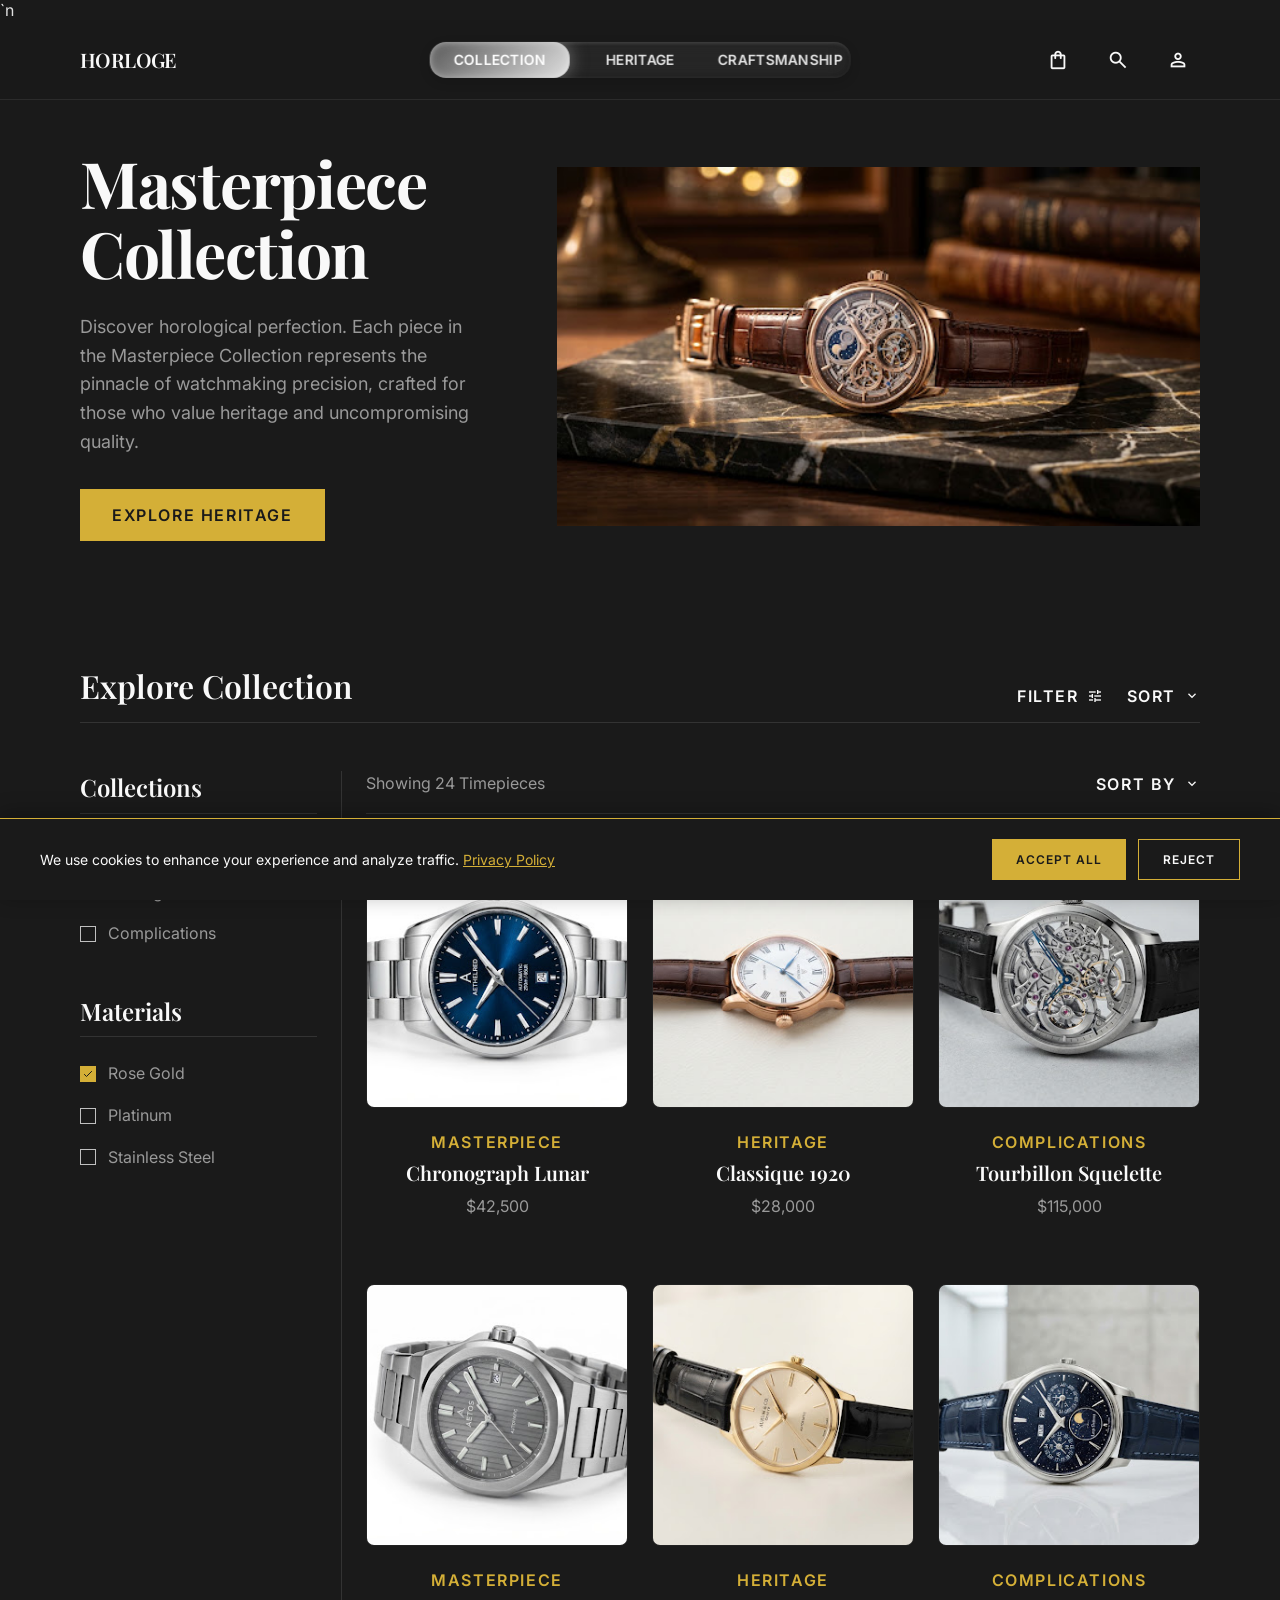
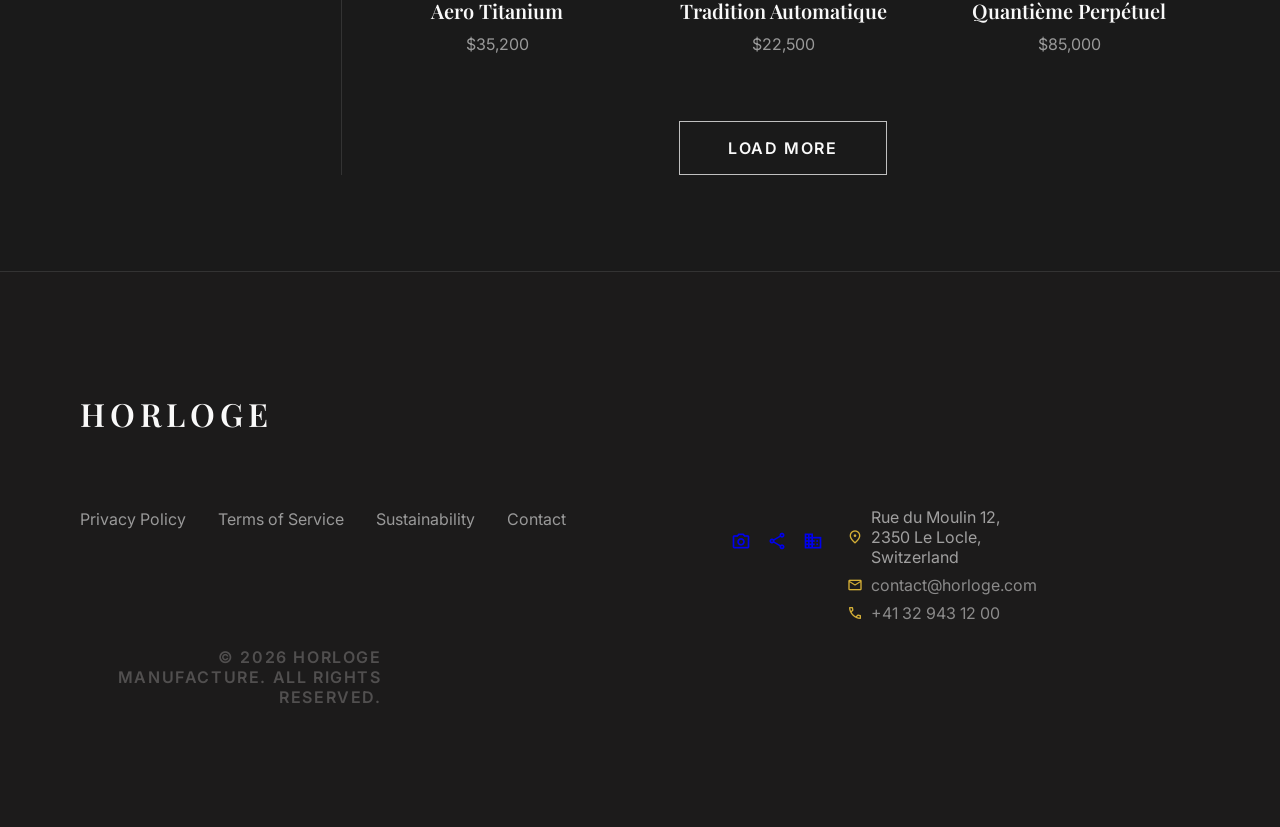
==== collection.html @ 3b75dfc7 "Make filter/sort overlays more compact" ====
<!DOCTYPE html>
<html lang="en">
<head>
    <meta charset="UTF-8">
    <meta name="viewport" content="width=device-width, initial-scale=1.0">
    <title>HORLOGE - Explore Collection</title>
    <meta name="description" content="Browse the HORLOGE watch collection. From classic dress watches to sporty chronographs, find your perfect luxury timepiece.">
    <link rel="canonical" href="https://horloge.com/collection.html">
    <link rel="icon" type="image/svg+xml" href="favicon.svg">
    <meta property="og:type" content="website">
    <meta property="og:title" content="HORLOGE - Explore Collection">
    <meta property="og:description" content="Browse the HORLOGE watch collection. From classic dress watches to sporty chronographs, find your perfect luxury timepiece.">
    <meta property="og:image" content="https://horloge.com/images/chronograph-lunar.jpg">
    <meta property="og:url" content="https://horloge.com/collection.html">
    <meta name="twitter:card" content="summary_large_image">
    <meta name="twitter:title" content="HORLOGE - Explore Collection">
    <meta name="twitter:description" content="Browse the HORLOGE watch collection. From classic dress watches to sporty chronographs, find your perfect luxury timepiece.">
    <meta name="twitter:image" content="https://horloge.com/images/chronograph-lunar.jpg">
    <link rel="preconnect" href="https://fonts.googleapis.com">
    <link rel="preconnect" href="https://fonts.gstatic.com" crossorigin>
    <link href="https://fonts.googleapis.com/css2?family=Playfair+Display:wght@600;700&family=Inter:wght@400;600&display=swap" rel="stylesheet">
    <link href="https://fonts.googleapis.com/css2?family=Material+Symbols+Outlined:wght,FILL@100..700,0..1&display=swap" rel="stylesheet">
    <link rel="stylesheet" href="shared/styles.css">`n    <script src="analytics.js" defer></script>
    <style>
        *,
        *::before,
        *::after {
            margin: 0;
            padding: 0;
            box-sizing: border-box;
        }

        :root {
            --deep-charcoal: #1A1A1A;
            --rich-gold: #D4AF37;
            --ivory: #F9F9F9;
            --polished-silver: #C0C0C0;
            --white: #FFFFFF;
            --surface-container: #222222;
            --surface-container-low: #2A2A2A;
            --surface-variant: #333333;
            --on-surface: #E0E0E0;
            --on-surface-variant: #999999;
            --primary-container: #1C1B1B;
            --on-primary-container: #858383;
            --font-display: 'Playfair Display', Georgia, serif;
            --font-body: 'Inter', -apple-system, BlinkMacSystemFont, sans-serif;
            --container-max: 1440px;
            --margin-desktop: 80px;
            --margin-mobile: 20px;
            --gutter: 24px;
            --section-gap: 120px;
        }

        html {
            scroll-behavior: smooth;
        }

        body {
            font-family: var(--font-body);
            background-color: var(--deep-charcoal);
            color: var(--on-surface);
            -webkit-font-smoothing: antialiased;
            -moz-osx-font-smoothing: grayscale;
            min-height: 100vh;
            display: flex;
            flex-direction: column;
        }

        ::selection {
            background-color: var(--rich-gold);
            color: var(--deep-charcoal);
        }

        .material-symbols-outlined {
            font-variation-settings: 'FILL' 0, 'wght' 400, 'GRAD' 0, 'opsz' 24;
        }

        /* ============================================
           NAVIGATION
           ============================================ */
        .nav {
            position: sticky;
            top: 0;
            z-index: 50;
            display: flex;
            align-items: center;
            justify-content: space-between;
            height: 80px;
            padding: 0 var(--margin-mobile);
            background-color: rgba(26, 26, 26, 0.95);
            backdrop-filter: blur(12px);
            border-bottom: 1px solid rgba(255, 255, 255, 0.08);
        }

        @media (min-width: 768px) {
            .nav {
                padding: 0 var(--margin-desktop);
            }
        }

        .nav__logo {
            font-family: var(--font-display);
            font-size: 20px;
            font-weight: 600;
            letter-spacing: -0.03em;
            text-decoration: none;
            color: var(--ivory);
            position: relative;
            z-index: 102;
        }

        .nav__logo:hover {
            opacity: 0.7;
        }

        @media (max-width: 767px) {
            .nav__logo {
                position: absolute;
                left: 50%;
                transform: translateX(-50%);
            }
        }

        .nav__icon-btn {
            color: rgba(249, 249, 249, 0.6);
            position: relative;
            padding-bottom: 4px;
            transition: color 0.3s ease;
        }

        .nav__actions {
            display: flex;
            align-items: center;
            gap: 4px;
            flex-shrink: 0;
            position: relative;
            z-index: 102;
        }

        @media (min-width: 768px) {
            .nav__actions { gap: 16px; margin-left: auto; }
        }

        .nav__icon-btn {
            background: none;
            border: none;
            cursor: pointer;
            padding: 6px;
            color: var(--ivory);
            transition: color 0.3s ease;
            display: flex;
            align-items: center;
            justify-content: center;
        }

        .nav__icon-btn:hover {
            color: var(--rich-gold);
        }

        .nav__icon-btn .material-symbols-outlined {
            font-size: 22px;
        }

        @media (min-width: 768px) {
        }

        /* ============================================
           MAIN CONTENT
           ============================================ */
        .main {
            flex: 1;
            max-width: var(--container-max);
            margin: 0 auto;
            width: 100%;
            padding: 32px var(--margin-mobile) 48px;
        }

        @media (min-width: 768px) {
            .main {
                padding: 48px var(--margin-desktop) 96px;
            }
        }

        /* ============================================
           HERO SECTION
           ============================================ */
        .hero {
            margin-bottom: var(--section-gap);
        }

        .hero__grid {
            display: grid;
            grid-template-columns: 1fr;
            gap: var(--gutter);
            align-items: center;
        }

        @media (min-width: 768px) {
            .hero__grid {
                grid-template-columns: repeat(12, 1fr);
                gap: var(--gutter);
            }
        }

        .hero__content {
            margin-bottom: 32px;
        }

        @media (min-width: 768px) {
            .hero__content {
                grid-column: span 5;
                padding-right: 48px;
                margin-bottom: 0;
            }
        }

        .hero__title {
            font-family: var(--font-display);
            font-weight: 700;
            line-height: 1.1;
            letter-spacing: -0.02em;
            margin-bottom: 24px;
            color: var(--ivory);
        }

        @media (max-width: 767px) {
            .hero__title {
                font-size: 40px;
                line-height: 1.2;
                letter-spacing: -0.01em;
            }
        }

        @media (min-width: 768px) {
            .hero__title {
                font-size: 64px;
            }
        }

        .hero__description {
            font-family: var(--font-body);
            font-size: 18px;
            line-height: 1.6;
            color: var(--on-surface-variant);
            margin-bottom: 32px;
            max-width: 480px;
        }

        .hero__btn {
            font-family: var(--font-body);
            font-size: 16px;
            font-weight: 600;
            letter-spacing: 0.1em;
            text-transform: uppercase;
            text-decoration: none;
            padding: 16px 32px;
            background-color: var(--rich-gold);
            color: var(--deep-charcoal);
            border: none;
            cursor: pointer;
            transition: background-color 0.3s ease;
            display: inline-block;
        }

        .hero__btn:hover {
            background-color: var(--white);
        }

        .hero__image-wrapper {
            aspect-ratio: 1.79;
            width: 100%;
            overflow: hidden;
            background-color: var(--surface-container);
            display: flex;
            align-items: center;
            justify-content: center;
            position: relative;
        }

        @media (min-width: 768px) {
            .hero__image-wrapper {
                grid-column: span 7;
            }
        }

        .hero__image {
            width: 100%;
            height: 100%;
            object-fit: cover;
            transition: transform 0.7s ease-out;
        }

        .hero__image-wrapper:hover .hero__image {
            transform: scale(1.05);
        }

        /* ============================================
           FILTER BAR (Mobile)
           ============================================ */
        .filter-bar {
            display: flex;
            justify-content: space-between;
            align-items: center;
            padding: 16px 0;
            margin-bottom: 32px;
            border-bottom: 1px solid var(--surface-variant);
            position: sticky;
            top: 80px;
            z-index: 40;
            background-color: rgba(26, 26, 26, 0.95);
            backdrop-filter: blur(8px);
        }

        @media (min-width: 768px) {
            .filter-bar {
                display: none;
            }
        }

        .filter-bar__btn {
            display: flex;
            align-items: center;
            gap: 8px;
            font-family: var(--font-body);
            font-size: 16px;
            font-weight: 600;
            letter-spacing: 0.1em;
            text-transform: uppercase;
            color: var(--ivory);
            background: none;
            border: none;
            cursor: pointer;
            padding: 8px;
            transition: color 0.3s ease;
        }

        .filter-bar__btn:hover {
            color: var(--rich-gold);
        }

        .filter-bar__btn--filter {
            border: 1px solid var(--surface-variant);
            padding: 8px 16px;
        }

        .filter-bar__btn .material-symbols-outlined {
            font-size: 16px;
        }

        /* ============================================
           COLLECTION HEADER (Desktop)
           ============================================ */
        .collection-header {
            display: none;
            justify-content: space-between;
            align-items: flex-end;
            margin-bottom: 48px;
            border-bottom: 1px solid var(--surface-variant);
            padding-bottom: 16px;
        }

        @media (min-width: 768px) {
            .collection-header {
                display: flex;
            }
        }

        .collection-header__title {
            font-family: var(--font-display);
            font-size: 32px;
            font-weight: 600;
            line-height: 1.3;
            color: var(--ivory);
        }

        .collection-header__actions {
            display: flex;
            gap: 24px;
        }

        .collection-header__action {
            display: flex;
            align-items: center;
            gap: 8px;
            font-family: var(--font-body);
            font-size: 16px;
            font-weight: 600;
            letter-spacing: 0.1em;
            text-transform: uppercase;
            color: var(--ivory);
            background: none;
            border: none;
            cursor: pointer;
            transition: color 0.3s ease;
        }

        .collection-header__action:hover {
            color: var(--rich-gold);
        }

        .collection-header__action .material-symbols-outlined {
            font-size: 16px;
        }

        /* ============================================
           SIDEBAR FILTERS (Desktop)
           ============================================ */
        .content-grid {
            display: grid;
            grid-template-columns: 1fr;
            gap: var(--gutter);
        }

        @media (min-width: 768px) {
            .content-grid {
                grid-template-columns: repeat(12, 1fr);
            }
        }

        .sidebar {
            display: none;
        }

        @media (min-width: 768px) {
            .sidebar {
                display: block;
                grid-column: span 3;
                padding-right: 24px;
                border-right: 1px solid var(--surface-variant);
            }
        }

        .sidebar__section {
            margin-bottom: 48px;
        }

        .sidebar__title {
            font-family: var(--font-display);
            font-size: 24px;
            font-weight: 600;
            line-height: 1.4;
            color: var(--ivory);
            margin-bottom: 24px;
            padding-bottom: 8px;
            border-bottom: 1px solid var(--surface-variant);
        }

        .sidebar__list {
            list-style: none;
            display: flex;
            flex-direction: column;
            gap: 16px;
        }

        .sidebar__item {
            display: flex;
            align-items: center;
            gap: 12px;
            cursor: pointer;
            font-family: var(--font-body);
            font-size: 16px;
            line-height: 1.6;
            color: var(--on-surface-variant);
            transition: color 0.2s ease;
        }

        .sidebar__item:hover {
            color: var(--ivory);
        }

        .sidebar__checkbox {
            position: relative;
            display: flex;
            align-items: center;
            justify-content: center;
            flex-shrink: 0;
        }

        .sidebar__checkbox input {
            position: absolute;
            opacity: 0;
            width: 0;
            height: 0;
        }

        .sidebar__checkbox-mark {
            width: 16px;
            height: 16px;
            border: 1px solid var(--polished-silver);
            background-color: var(--deep-charcoal);
            display: flex;
            align-items: center;
            justify-content: center;
            transition: all 0.2s ease;
        }

        .sidebar__checkbox input:checked + .sidebar__checkbox-mark {
            background-color: var(--rich-gold);
            border-color: var(--rich-gold);
        }

        .sidebar__checkbox-mark svg {
            display: none;
            width: 12px;
            height: 12px;
            color: var(--deep-charcoal);
        }

        .sidebar__checkbox input:checked + .sidebar__checkbox-mark svg {
            display: block;
        }

        /* ============================================
           FILTER / SORT OVERLAYS
           ============================================ */
        .filter-overlay,
        .sort-overlay {
            position: fixed;
            inset: 0;
            z-index: 400;
            display: flex;
            justify-content: flex-end;
            opacity: 0;
            visibility: hidden;
            transition: opacity 0.3s ease, visibility 0.3s ease;
        }

        .filter-overlay.is-open,
        .sort-overlay.is-open {
            opacity: 1;
            visibility: visible;
        }

        .filter-overlay__backdrop,
        .sort-overlay__backdrop {
            position: absolute;
            inset: 0;
            background-color: rgba(0, 0, 0, 0.6);
        }

        .filter-overlay__panel,
        .sort-overlay__panel {
            position: relative;
            width: 100%;
            max-width: 300px;
            background-color: var(--deep-charcoal);
            border-left: 1px solid rgba(255, 255, 255, 0.1);
            display: flex;
            flex-direction: column;
            transform: translateX(100%);
            transition: transform 0.3s ease;
            max-height: 100vh;
        }

        .filter-overlay.is-open .filter-overlay__panel,
        .sort-overlay.is-open .sort-overlay__panel {
            transform: translateX(0);
        }

        .filter-overlay__header,
        .sort-overlay__header {
            display: flex;
            align-items: center;
            justify-content: space-between;
            height: 60px;
            padding: 0 16px;
            border-bottom: 1px solid rgba(255, 255, 255, 0.1);
        }

        .filter-overlay__title,
        .sort-overlay__title {
            font-family: var(--font-body);
            font-size: 14px;
            font-weight: 600;
            letter-spacing: 0.1em;
            text-transform: uppercase;
            color: var(--ivory);
        }

        .filter-overlay__close,
        .sort-overlay__close {
            background: none;
            border: none;
            cursor: pointer;
            padding: 6px;
            color: var(--ivory);
        }

        .filter-overlay__close .material-symbols-outlined,
        .sort-overlay__close .material-symbols-outlined {
            font-size: 22px;
        }

        .filter-overlay__body,
        .sort-overlay__body {
            flex: 1;
            overflow-y: auto;
            padding: 16px;
        }

        .filter-overlay__section {
            margin-bottom: 24px;
        }

        .filter-overlay__section-title {
            font-family: var(--font-display);
            font-size: 16px;
            font-weight: 600;
            color: var(--ivory);
            margin-bottom: 12px;
            padding-bottom: 8px;
            border-bottom: 1px solid var(--surface-variant);
        }

        .filter-overlay__list,
        .sort-overlay__list {
            list-style: none;
            display: flex;
            flex-direction: column;
            gap: 10px;
        }

        .filter-overlay__item,
        .sort-overlay__item {
            display: flex;
            align-items: center;
            gap: 10px;
            cursor: pointer;
            font-family: var(--font-body);
            font-size: 15px;
            line-height: 1.5;
            color: var(--on-surface-variant);
            transition: color 0.2s ease;
        }

        .filter-overlay__item:hover,
        .sort-overlay__item:hover {
            color: var(--ivory);
        }

        .filter-overlay__checkbox,
        .sort-overlay__radio {
            position: relative;
            display: flex;
            align-items: center;
            justify-content: center;
            flex-shrink: 0;
        }

        .filter-overlay__checkbox input,
        .sort-overlay__radio input {
            position: absolute;
            opacity: 0;
            width: 0;
            height: 0;
        }

        .filter-overlay__checkbox-mark,
        .filter-overlay__checkbox-mark,
        .sort-overlay__radio-mark {
            width: 18px;
            height: 18px;
            border: 1px solid var(--polished-silver);
            background-color: var(--deep-charcoal);
            display: flex;
            align-items: center;
            justify-content: center;
            transition: all 0.2s ease;
            border-radius: 2px;
        }

        .sort-overlay__radio-mark {
            border-radius: 50%;
        }

        .filter-overlay__checkbox input:checked + .filter-overlay__checkbox-mark {
            background-color: var(--rich-gold);
            border-color: var(--rich-gold);
        }

        .sort-overlay__radio input:checked + .sort-overlay__radio-mark {
            border-color: var(--rich-gold);
            box-shadow: inset 0 0 0 4px var(--deep-charcoal);
        }

        .filter-overlay__checkbox-mark svg,
        .sort-overlay__radio-mark svg {
            display: none;
            width: 12px;
            height: 12px;
            color: var(--deep-charcoal);
        }

        .filter-overlay__checkbox input:checked + .filter-overlay__checkbox-mark svg,
        .sort-overlay__radio input:checked + .sort-overlay__radio-mark svg {
            display: block;
        }

        .filter-overlay__actions {
            display: flex;
            flex-direction: column;
            gap: 10px;
            margin-top: 24px;
            padding-top: 16px;
            border-top: 1px solid var(--surface-variant);
        }

        .filter-overlay__reset,
        .filter-overlay__apply {
            display: block;
            width: 100%;
            padding: 14px;
            font-family: var(--font-body);
            font-size: 13px;
            font-weight: 600;
            letter-spacing: 0.1em;
            text-transform: uppercase;
            text-align: center;
            border: none;
            cursor: pointer;
            transition: all 0.3s ease;
        }
            cursor: pointer;
            transition: all 0.3s ease;
        }

        .filter-overlay__reset {
            background-color: transparent;
            color: var(--on-surface-variant);
            border: 1px solid var(--surface-variant);
        }

        .filter-overlay__reset:hover {
            color: var(--ivory);
            border-color: var(--rich-gold);
        }

        .filter-overlay__apply {
            background-color: var(--rich-gold);
            color: var(--deep-charcoal);
        }

        .filter-overlay__apply:hover {
            background-color: var(--white);
        }

        .sort-overlay__radio-mark::after {
            content: "";
            width: 8px;
            height: 8px;
            border-radius: 50%;
            background-color: var(--rich-gold);
            opacity: 0;
            transform: scale(0);
            transition: all 0.2s ease;
        }

        .sort-overlay__radio input:checked + .sort-overlay__radio-mark::after {
            opacity: 1;
            transform: scale(1);
        }

        @media (max-width: 767px) {
            .filter-overlay__panel,
            .sort-overlay__panel {
                max-width: 100%;
            }
        }

        /* ============================================
           PRODUCT GRID
           ============================================ */
        .products {
            grid-column: span 1;
        }

        @media (min-width: 768px) {
            .products {
                grid-column: span 9;
            }
        }

        .products__header {
            display: flex;
            justify-content: space-between;
            align-items: center;
            margin-bottom: 32px;
            border-bottom: 1px solid var(--surface-variant);
            padding-bottom: 16px;
        }

        .products__count {
            font-family: var(--font-body);
            font-size: 16px;
            line-height: 1.6;
            color: var(--on-surface-variant);
        }

        .products__sort {
            display: flex;
            align-items: center;
            gap: 8px;
            font-family: var(--font-body);
            font-size: 16px;
            font-weight: 600;
            letter-spacing: 0.1em;
            text-transform: uppercase;
            color: var(--ivory);
            background: none;
            border: none;
            cursor: pointer;
            transition: color 0.3s ease;
        }

        .products__sort:hover {
            color: var(--rich-gold);
        }

        .products__sort .material-symbols-outlined {
            font-size: 16px;
        }

        .products__grid {
            display: grid;
            grid-template-columns: 1fr;
            gap: 64px var(--gutter);
        }

        @media (min-width: 640px) {
            .products__grid {
                grid-template-columns: repeat(2, 1fr);
            }
        }

        @media (min-width: 1024px) {
            .products__grid {
                grid-template-columns: repeat(3, 1fr);
            }
        }

        /* ============================================
           PRODUCT CARD (Desktop Grid View)
           ============================================ */
        .product-card {
            cursor: pointer;
        }

        .product-card__image-wrapper {
            aspect-ratio: 1;
            background-color: var(--surface-container);
            margin-bottom: 24px;
            overflow: hidden;
            position: relative;
            border: 1px solid transparent;
            border-radius: 8px;
            transition: border-color 0.3s ease;
        }

        .product-card:hover .product-card__image-wrapper {
            border-color: var(--surface-variant);
        }

        .product-card__image {
            width: 100%;
            height: 100%;
            object-fit: cover;
            transition: transform 0.7s ease-out;
        }

        .product-card:hover .product-card__image {
            transform: scale(1.05);
        }

        .product-card__overlay {
            position: absolute;
            inset: 0;
            background-color: rgba(0, 0, 0, 0);
            transition: background-color 0.3s ease;
        }

        .product-card:hover .product-card__overlay {
            background-color: rgba(0, 0, 0, 0.1);
        }

        .product-card__inquire {
            position: absolute;
            bottom: 16px;
            left: 50%;
            transform: translateX(-50%) translateY(16px);
            background-color: var(--deep-charcoal);
            color: var(--ivory);
            font-family: var(--font-body);
            font-size: 16px;
            font-weight: 600;
            letter-spacing: 0.1em;
            text-transform: uppercase;
            padding: 12px 24px;
            border: 1px solid rgba(212, 175, 55, 0.4);
            cursor: pointer;
            opacity: 0;
            transition: all 0.3s ease;
            text-decoration: none;
            display: inline-block;
            overflow: hidden;
            border-radius: 2px;
            z-index: 2;
            white-space: nowrap;
        }

        /* Mobile: always visible */
        @media (max-width: 767px) {
            .product-card__inquire {
                opacity: 1;
                transform: translateX(-50%) translateY(0);
            }
        }

        .product-card__inquire::after {
            content: "";
            position: absolute;
            top: 0;
            left: 0;
            width: 0%;
            height: 100%;
            background: var(--rich-gold);
            transition: width 0.4s ease-in-out;
            z-index: -1;
        }

        .product-card__inquire:hover::after {
            width: 100%;
        }

        .product-card__inquire:hover {
            color: var(--deep-charcoal);
            border-color: var(--rich-gold);
            animation: btnScaleUp 0.3s ease-in-out;
        }

        @keyframes btnScaleUp {
            0% { transform: translateX(-50%) translateY(0) scale(1); }
            50% { transform: translateX(-50%) translateY(0) scale(0.95); }
            100% { transform: translateX(-50%) translateY(0) scale(1); }
        }

        .product-card:hover .product-card__inquire {
            opacity: 1;
            transform: translateX(-50%) translateY(0);
        }

        .product-card__info {
            text-align: center;
        }

        .product-card__category {
            font-family: var(--font-body);
            font-size: 16px;
            font-weight: 600;
            letter-spacing: 0.1em;
            text-transform: uppercase;
            color: var(--rich-gold);
            margin-bottom: 8px;
        }

        .product-card__name {
            font-family: var(--font-display);
            font-size: 20px;
            font-weight: 600;
            line-height: 1.3;
            color: var(--ivory);
            margin-bottom: 8px;
        }

        .product-card__price {
            font-family: var(--font-body);
            font-size: 16px;
            line-height: 1.6;
            color: var(--on-surface-variant);
        }

        /* ============================================
           PRODUCT CARD (Mobile List View)
           ============================================ */
        .product-item {
            display: none;
        }

        @media (max-width: 767px) {
            .product-item {
                display: flex;
                flex-direction: column;
                cursor: pointer;
            }
        }

        .product-item__image-wrapper {
            position: relative;
            width: 100%;
            aspect-ratio: 4/5;
            background-color: var(--surface-container);
            overflow: hidden;
            margin-bottom: 16px;
        }

        .product-item__image {
            width: 100%;
            height: 100%;
            object-fit: cover;
            transition: transform 0.7s ease-out;
        }

        .product-item:hover .product-item__image {
            transform: scale(1.05);
        }

        .product-item__overlay {
            position: absolute;
            inset: 0;
            background-color: rgba(0, 0, 0, 0);
            transition: background-color 0.3s ease;
        }

        .product-item:hover .product-item__overlay {
            background-color: rgba(0, 0, 0, 0.05);
        }

        .product-item__info {
            display: flex;
            justify-content: space-between;
            align-items: flex-start;
        }

        .product-item__details {
            flex: 1;
        }

        .product-item__name {
            font-family: var(--font-display);
            font-size: 24px;
            font-weight: 600;
            line-height: 1.4;
            color: var(--ivory);
            margin-bottom: 4px;
        }

        .product-item__description {
            font-family: var(--font-body);
            font-size: 16px;
            line-height: 1.6;
            color: var(--on-surface-variant);
        }

        .product-item__price {
            font-family: var(--font-body);
            font-size: 16px;
            font-weight: 600;
            letter-spacing: 0.1em;
            text-transform: uppercase;
            color: var(--rich-gold);
            flex-shrink: 0;
        }

        /* ============================================
           LOAD MORE
           ============================================ */
        .load-more {
            margin-top: 64px;
            text-align: center;
        }

        .load-more__btn {
            font-family: var(--font-body);
            font-size: 16px;
            font-weight: 600;
            letter-spacing: 0.1em;
            text-transform: uppercase;
            padding: 16px 48px;
            background-color: transparent;
            color: var(--ivory);
            border: 1px solid var(--polished-silver);
            cursor: pointer;
            transition: all 0.3s ease;
        }

        .load-more__btn:hover {
            background-color: var(--ivory);
            color: var(--deep-charcoal);
            border-color: var(--ivory);
        }

        /* ============================================
           FOOTER
           ============================================ */
        .footer {
            background-color: var(--primary-container);
            padding: var(--section-gap) 0;
            margin-top: auto;
            border-top: 1px solid var(--surface-variant);
        }

        .footer__inner {
            max-width: var(--container-max);
            margin: 0 auto;
            padding: 0 var(--margin-mobile);
            display: grid;
            grid-template-columns: 1fr;
            gap: var(--gutter);
        }

        @media (min-width: 768px) {
            .footer__inner {
                padding: 0 var(--margin-desktop);
                grid-template-columns: repeat(12, 1fr);
            }
        }

        .footer__brand {
            grid-column: span 1;
        }

        @media (min-width: 768px) {
            .footer__brand {
                grid-column: span 12;
                margin-bottom: 48px;
            }
        }

        .footer__logo {
            font-family: var(--font-display);
            font-size: 32px;
            font-weight: 600;
            letter-spacing: 0.15em;
            text-transform: uppercase;
            color: var(--ivory);
        }

        .footer__links-group {
            grid-column: span 1;
        }

        @media (min-width: 768px) {
            .footer__links-group {
                grid-column: span 8;
                display: flex;
                gap: 64px;
                margin-bottom: 32px;
            }
        }

        .footer__links {
            list-style: none;
            display: flex;
            flex-direction: column;
            gap: 16px;
        }

        @media (min-width: 768px) {
            .footer__links {
                flex-direction: row;
                gap: 32px;
            }
        }

        .footer__link {
            font-family: var(--font-body);
            font-size: 16px;
            line-height: 1.6;
            color: var(--on-surface-variant);
            text-decoration: none;
            transition: color 0.2s ease;
        }

        .footer__link:hover {
            color: var(--rich-gold);
        }

        .footer__copyright {
            grid-column: span 1;
        }

        @media (min-width: 768px) {
            .footer__copyright {
                grid-column: span 4;
                display: flex;
                align-items: flex-end;
                justify-content: flex-end;
            }
        }

        .footer__copyright-text {
            font-family: var(--font-body);
            font-size: 16px;
            font-weight: 600;
            letter-spacing: 0.1em;
            text-transform: uppercase;
            color: rgba(133, 131, 131, 0.5);
        }

        /* ============================================
           FOCUS STATES
           ============================================ */
        .nav__link:focus-visible,
        .nav__logo:focus-visible,
        .nav__icon-btn:focus-visible,
        .nav__menu-btn:focus-visible,
        .hero__btn:focus-visible,
        .product-card:focus-visible,
        .product-item:focus-visible,
        .load-more__btn:focus-visible,
        .sidebar__item:focus-visible,
        .footer__link:focus-visible {
            outline: 2px solid var(--rich-gold);
            outline-offset: 4px;
        }

        /* ============================================
           REDUCED MOTION
           ============================================ */
        @media (prefers-reduced-motion: reduce) {
            *,
            *::before,
            *::after {
                animation-duration: 0.01ms !important;
                animation-iteration-count: 1 !important;
                transition-duration: 0.01ms !important;
            }
        }

        /* ============================================
           MOBILE MENU
           ============================================ */
        .mobile-menu {
            position: fixed;
            inset: 0;
            z-index: 200;
            background-color: var(--deep-charcoal);
            display: flex;
            flex-direction: column;
            opacity: 0;
            visibility: hidden;
            transition: opacity 0.3s ease, visibility 0.3s ease;
        }

        .mobile-menu.is-open {
            opacity: 1;
            visibility: visible;
        }

        .mobile-menu__header {
            display: flex;
            align-items: center;
            justify-content: space-between;
            height: 80px;
            padding: 0 var(--margin-mobile);
            border-bottom: 1px solid rgba(255, 255, 255, 0.1);
        }

        .mobile-menu__logo {
            font-family: var(--font-display);
            font-size: 20px;
            font-weight: 600;
            letter-spacing: -0.03em;
            color: var(--ivory);
        }

        .mobile-menu__close {
            background: none;
            border: none;
            cursor: pointer;
            padding: 8px;
            color: var(--ivory);
        }

        .mobile-menu__close .material-symbols-outlined {
            font-size: 28px;
        }

        .mobile-menu__nav {
            flex: 1;
            display: flex;
            flex-direction: column;
            justify-content: center;
            align-items: center;
            gap: 32px;
            padding: 48px var(--margin-mobile);
        }

        .mobile-menu__link {
            font-family: var(--font-body);
            font-size: 16px;
            font-weight: 600;
            letter-spacing: 0.1em;
            text-transform: uppercase;
            text-decoration: none;
            color: rgba(249, 249, 249, 0.6);
            transition: color 0.3s ease;
        }

        .mobile-menu__link:hover,
        .mobile-menu__link--active {
            color: var(--ivory);
        }

        .mobile-menu__actions {
            display: flex;
            justify-content: center;
            gap: 32px;
            padding: 32px var(--margin-mobile);
            border-top: 1px solid rgba(255, 255, 255, 0.1);
        }

        .mobile-menu__icon-btn {
            background: none;
            border: none;
            cursor: pointer;
            padding: 12px;
            color: var(--ivory);
            transition: color 0.3s ease;
        }

        .mobile-menu__icon-btn:hover {
            color: var(--rich-gold);
        }

        .mobile-menu__icon-btn .material-symbols-outlined {
            font-size: 24px;
        }

        @media (min-width: 768px) {
            .mobile-menu {
                display: none;
            }
        }

        /* ============================================
           SEARCH OVERLAY
           ============================================ */
        .search-overlay {
            position: fixed;
            inset: 0;
            z-index: 300;
            background-color: rgba(26, 26, 26, 0.98);
            display: flex;
            flex-direction: column;
            opacity: 0;
            visibility: hidden;
            transition: opacity 0.3s ease, visibility 0.3s ease;
        }

        .search-overlay.is-open {
            opacity: 1;
            visibility: visible;
        }

        .search-overlay__header {
            display: flex;
            align-items: center;
            justify-content: space-between;
            height: 80px;
            padding: 0 var(--margin-mobile);
            border-bottom: 1px solid rgba(255, 255, 255, 0.1);
        }

        @media (min-width: 768px) {
            .search-overlay__header {
                padding: 0 var(--margin-desktop);
            }
        }

        .search-overlay__close {
            background: none;
            border: none;
            cursor: pointer;
            padding: 8px;
            color: var(--ivory);
        }

        .search-overlay__close .material-symbols-outlined {
            font-size: 28px;
        }

        .search-overlay__body {
            flex: 1;
            display: flex;
            flex-direction: column;
            align-items: center;
            justify-content: center;
            padding: 0 var(--margin-mobile);
        }

        .search-overlay__input-wrapper {
            width: 100%;
            max-width: 600px;
            position: relative;
        }

        .search-overlay__input {
            width: 100%;
            background: transparent;
            border: none;
            border-bottom: 2px solid rgba(255, 255, 255, 0.2);
            padding: 16px 0;
            font-family: var(--font-display);
            font-size: 32px;
            font-weight: 600;
            color: var(--ivory);
            outline: none;
            transition: border-color 0.3s ease;
        }

        .search-overlay__input::placeholder {
            color: rgba(255, 255, 255, 0.3);
        }

        .search-overlay__input:focus {
            border-bottom-color: var(--rich-gold);
        }

        .search-overlay__hint {
            margin-top: 16px;
            font-family: var(--font-body);
            font-size: 16px;
            color: rgba(255, 255, 255, 0.4);
            letter-spacing: 0.05em;
        }

        .search-overlay__results {
            width: 100%;
            max-width: 600px;
            margin-top: 48px;
        }

        .search-overlay__result-item {
            display: flex;
            align-items: center;
            gap: 16px;
            padding: 16px 0;
            border-bottom: 1px solid rgba(255, 255, 255, 0.08);
            text-decoration: none;
            transition: opacity 0.3s ease;
        }

        .search-overlay__result-item:hover {
            opacity: 0.7;
        }

        .search-overlay__result-img {
            width: 60px;
            height: 60px;
            object-fit: cover;
            background-color: var(--surface-variant);
        }

        .search-overlay__result-info {
            flex: 1;
        }

        .search-overlay__result-name {
            font-family: var(--font-body);
            font-size: 16px;
            font-weight: 600;
            color: var(--ivory);
            margin-bottom: 4px;
        }

        .search-overlay__result-price {
            font-family: var(--font-body);
            font-size: 16px;
            color: var(--rich-gold);
        }

        /* ============================================
           CART OVERLAY
           ============================================ */
        .cart-overlay {
            position: fixed;
            inset: 0;
            z-index: 300;
            display: flex;
            justify-content: flex-end;
            opacity: 0;
            visibility: hidden;
            transition: opacity 0.3s ease, visibility 0.3s ease;
        }

        .cart-overlay.is-open {
            opacity: 1;
            visibility: visible;
        }

        .cart-overlay__backdrop {
            position: absolute;
            inset: 0;
            background-color: rgba(0, 0, 0, 0.6);
        }

        .cart-overlay__panel {
            position: relative;
            width: 100%;
            max-width: 420px;
            background-color: var(--deep-charcoal);
            border-left: 1px solid rgba(255, 255, 255, 0.1);
            display: flex;
            flex-direction: column;
            transform: translateX(100%);
            transition: transform 0.3s ease;
        }

        .cart-overlay.is-open .cart-overlay__panel {
            transform: translateX(0);
        }

        .cart-overlay__header {
            display: flex;
            align-items: center;
            justify-content: space-between;
            height: 80px;
            padding: 0 24px;
            border-bottom: 1px solid rgba(255, 255, 255, 0.1);
        }

        .cart-overlay__title {
            font-family: var(--font-body);
            font-size: 16px;
            font-weight: 600;
            letter-spacing: 0.1em;
            text-transform: uppercase;
            color: var(--ivory);
        }

        .cart-overlay__close {
            background: none;
            border: none;
            cursor: pointer;
            padding: 8px;
            color: var(--ivory);
        }

        .cart-overlay__close .material-symbols-outlined {
            font-size: 24px;
        }

        .cart-overlay__body {
            flex: 1;
            overflow-y: auto;
            padding: 24px;
        }

        .cart-overlay__empty {
            display: flex;
            flex-direction: column;
            align-items: center;
            justify-content: center;
            height: 100%;
            text-align: center;
        }

        .cart-overlay__empty-icon {
            font-size: 48px;
            color: rgba(255, 255, 255, 0.2);
            margin-bottom: 16px;
        }

        .cart-overlay__empty-text {
            font-family: var(--font-body);
            font-size: 16px;
            color: rgba(255, 255, 255, 0.5);
        }

        .cart-item {
            display: flex;
            gap: 16px;
            padding: 16px 0;
            border-bottom: 1px solid rgba(255, 255, 255, 0.08);
        }

        .cart-item__img {
            width: 80px;
            height: 80px;
            object-fit: cover;
            background-color: var(--surface-variant);
        }

        .cart-item__info {
            flex: 1;
        }

        .cart-item__name {
            font-family: var(--font-body);
            font-size: 16px;
            font-weight: 600;
            color: var(--ivory);
            margin-bottom: 4px;
        }

        .cart-item__price {
            font-family: var(--font-body);
            font-size: 16px;
            color: var(--rich-gold);
            margin-bottom: 12px;
        }

        .cart-item__qty {
            display: flex;
            align-items: center;
            gap: 12px;
        }

        .cart-item__qty-btn {
            width: 28px;
            height: 28px;
            display: flex;
            align-items: center;
            justify-content: center;
            background: transparent;
            border: 1px solid rgba(255, 255, 255, 0.2);
            color: var(--ivory);
            cursor: pointer;
            font-size: 16px;
            transition: border-color 0.3s ease;
        }

        .cart-item__qty-btn:hover {
            border-color: var(--rich-gold);
        }

        .cart-item__qty-num {
            font-family: var(--font-body);
            font-size: 16px;
            color: var(--ivory);
            min-width: 20px;
            text-align: center;
        }

        .cart-overlay__footer {
            padding: 24px;
            border-top: 1px solid rgba(255, 255, 255, 0.1);
        }

        .cart-overlay__subtotal {
            display: flex;
            justify-content: space-between;
            margin-bottom: 24px;
        }

        .cart-overlay__subtotal-label {
            font-family: var(--font-body);
            font-size: 16px;
            color: rgba(255, 255, 255, 0.6);
        }

        .cart-overlay__subtotal-price {
            font-family: var(--font-body);
            font-size: 16px;
            font-weight: 600;
            color: var(--ivory);
        }

        .cart-overlay__checkout {
            display: block;
            width: 100%;
            padding: 16px;
            background-color: var(--rich-gold);
            color: var(--deep-charcoal);
            font-family: var(--font-body);
            font-size: 16px;
            font-weight: 600;
            letter-spacing: 0.1em;
            text-transform: uppercase;
            text-align: center;
            text-decoration: none;
            border: none;
            cursor: pointer;
            transition: background-color 0.3s ease;
        }

        .cart-overlay__checkout:hover {
            background-color: var(--white);
        }

        /* ============================================
           ACCOUNT OVERLAY
           ============================================ */
        .account-overlay {
            position: fixed;
            inset: 0;
            z-index: 300;
            background-color: rgba(26, 26, 26, 0.98);
            display: flex;
            flex-direction: column;
            opacity: 0;
            visibility: hidden;
            transition: opacity 0.3s ease, visibility 0.3s ease;
        }

        .account-overlay.is-open {
            opacity: 1;
            visibility: visible;
        }

        .account-overlay__header {
            display: flex;
            align-items: center;
            justify-content: space-between;
            height: 80px;
            padding: 0 var(--margin-mobile);
            border-bottom: 1px solid rgba(255, 255, 255, 0.1);
        }

        @media (min-width: 768px) {
            .account-overlay__header {
                padding: 0 var(--margin-desktop);
            }
        }

        .account-overlay__close {
            background: none;
            border: none;
            cursor: pointer;
            padding: 8px;
            color: var(--ivory);
        }

        .account-overlay__close .material-symbols-outlined {
            font-size: 28px;
        }

        .account-overlay__body {
            flex: 1;
            display: flex;
            flex-direction: column;
            align-items: center;
            justify-content: center;
            padding: 0 var(--margin-mobile);
        }

        .account-overlay__icon {
            font-size: 48px;
            color: rgba(255, 255, 255, 0.2);
            margin-bottom: 24px;
        }

        .account-overlay__title {
            font-family: var(--font-display);
            font-size: 28px;
            font-weight: 600;
            color: var(--ivory);
            margin-bottom: 16px;
        }

        .account-overlay__text {
            font-family: var(--font-body);
            font-size: 16px;
            color: rgba(255, 255, 255, 0.5);
            margin-bottom: 32px;
            text-align: center;
            max-width: 320px;
        }

        .account-overlay__actions {
            display: flex;
            flex-direction: column;
            gap: 16px;
            width: 100%;
            max-width: 280px;
        }

        .account-overlay__btn {
            display: block;
            width: 100%;
            padding: 16px;
            font-family: var(--font-body);
            font-size: 16px;
            font-weight: 600;
            letter-spacing: 0.1em;
            text-transform: uppercase;
            text-align: center;
            text-decoration: none;
            border: none;
            cursor: pointer;
            transition: all 0.3s ease;
        }

        .account-overlay__btn--primary {
            background-color: var(--rich-gold);
            color: var(--deep-charcoal);
        }

        .account-overlay__btn--primary:hover {
            background-color: var(--white);
        }

        .account-overlay__btn--secondary {
            background-color: transparent;
            border: 1px solid rgba(192, 192, 192, 0.3);
            color: var(--ivory);
        }

        .account-overlay__btn--secondary:hover {
            border-color: var(--rich-gold);
            color: var(--rich-gold);
        }
    </style>
    <link rel="stylesheet" href="animations.css">
</head>
<body>
    <a href="#main" class="skip-link">Skip to content</a>
    <!-- Navigation -->
    <header>
    <nav class="nav" role="navigation" aria-label="Main navigation">
        <button class="nav__menu-btn" aria-label="Toggle menu">
            <span class="menu-icon">
                <svg viewBox="0 0 80 80" width="28" height="28">
                    <rect width="80" height="15" fill="#f0f0f0" rx="10" />
                    <rect y="30" width="80" height="15" fill="#f0f0f0" rx="10" />
                    <rect y="60" width="80" height="15" fill="#f0f0f0" rx="10" />
                </svg>
            </span>
            <span class="menu-text">MENU</span>
        </button>

        <a href="index.html" class="nav__logo">HORLOGE</a>

        <div class="glass-radio-group">
            <input type="radio" name="nav-material" id="nav-collection" checked>
            <label for="nav-collection">Collection</label>
            <input type="radio" name="nav-material" id="nav-heritage">
            <label for="nav-heritage">Heritage</label>
            <input type="radio" name="nav-material" id="nav-craftsmanship">
            <label for="nav-craftsmanship">Craftsmanship</label>
            <div class="glass-glider"></div>
        </div>

        <div class="nav__actions">            <button class="nav__icon-btn" aria-label="Shopping bag" aria-live="polite">                <span class="material-symbols-outlined">shopping_bag</span>            </button>            <button class="nav__icon-btn" aria-label="Search">                <span class="material-symbols-outlined">search</span>            </button>            <button class="nav__icon-btn" aria-label="Account">                <span class="material-symbols-outlined">person</span>            </button>        </div>
    </nav>
</header>

    <!-- Mobile Menu -->
    <div class="mobile-menu" role="dialog" aria-modal="true" aria-labelledby="mobileMenuTitle" id="mobileMenu" role="dialog" aria-label="Mobile navigation">
        <div class="mobile-menu__header">
            <span id="mobileMenuTitle" class="mobile-menu__logo">HORLOGE</span>
            <button class="mobile-menu__close" id="mobileMenuClose" aria-label="Close menu">
                <span class="material-symbols-outlined">close</span>
            </button>
        </div>
        <nav class="mobile-menu__nav">
            <div class="glass-radio-group--mobile">
                <input type="radio" name="nav-material-mobile" id="nav-collection-mobile" checked>
                <label for="nav-collection-mobile">Collection</label>
                <input type="radio" name="nav-material-mobile" id="nav-heritage-mobile">
                <label for="nav-heritage-mobile">Heritage</label>
                <input type="radio" name="nav-material-mobile" id="nav-craftsmanship-mobile">
                <label for="nav-craftsmanship-mobile">Craftsmanship</label>
                <div class="glass-glider"></div>
            </div>
        </nav>
        <div class="mobile-menu__actions">
            <button class="mobile-menu__icon-btn" aria-label="Search">
                <span class="material-symbols-outlined">search</span>
            </button>
            <button class="mobile-menu__icon-btn" aria-label="Shopping bag">
                <span class="material-symbols-outlined">shopping_bag</span>
            </button>
            <button class="mobile-menu__icon-btn" aria-label="Account">
                <span class="material-symbols-outlined">person</span>
            </button>
        </div>
    </div>

    <!-- Search Overlay -->
    <div class="search-overlay" role="dialog" aria-modal="true" aria-labelledby="searchTitle" id="searchOverlay" role="dialog" aria-label="Search">
        <div class="search-overlay__header">
            <span id="mobileMenuTitle" class="mobile-menu__logo">HORLOGE</span>
            <button class="search-overlay__close" id="searchOverlayClose" aria-label="Close search">
                <span class="material-symbols-outlined">close</span>
            </button>
        </div>
        <div class="search-overlay__body">
            <div class="search-overlay__input-wrapper">
                <input type="text" class="search-overlay__input" id="searchInput" placeholder="Search watches..." autocomplete="off">
                <p class="search-overlay__hint">Press Enter to search or ESC to close</p>
            </div>
            <div class="search-overlay__results" id="searchResults"></div>
        </div>
    </div>

    <!-- Cart Overlay -->
    <div class="cart-overlay" role="dialog" aria-modal="true" aria-labelledby="cartTitle" id="cartOverlay" role="dialog" aria-label="Shopping cart">
        <div class="cart-overlay__backdrop" id="cartBackdrop"></div>
        <div class="cart-overlay__panel">
            <div class="cart-overlay__header">
                <span class="cart-overlay__title">Your Cart (0)</span>
                <button class="cart-overlay__close" id="cartOverlayClose" aria-label="Close cart">
                    <span class="material-symbols-outlined">close</span>
                </button>
            </div>
            <div class="cart-overlay__body">
                <div class="cart-overlay__empty">
                    <span class="material-symbols-outlined cart-overlay__empty-icon">shopping_bag</span>
                    <p class="cart-overlay__empty-text">Your cart is empty</p>
                </div>
            </div>
            <div class="cart-overlay__footer">
                <div class="cart-overlay__subtotal">
                    <span class="cart-overlay__subtotal-label">Subtotal</span>
                    <span class="cart-overlay__subtotal-price">$0</span>
                </div>
                <a href="checkouts.html" class="cart-overlay__checkout">Proceed to Checkout</a>
            </div>
        </div>
    </div>

    <!-- Account Overlay -->
    <div class="account-overlay" role="dialog" aria-modal="true" aria-labelledby="accountTitle" id="accountOverlay" role="dialog" aria-label="Account">
        <div class="account-overlay__header">
            <span id="mobileMenuTitle" class="mobile-menu__logo">HORLOGE</span>
            <button class="account-overlay__close" id="accountOverlayClose" aria-label="Close account">
                <span class="material-symbols-outlined">close</span>
            </button>
        </div>
        <div class="account-overlay__body">
            <span class="material-symbols-outlined account-overlay__icon">person</span>
            <p class="account-overlay__title" style="font-family: var(--font-display); font-size: 28px; font-weight: 500; color: var(--ivory);">Welcome</p>
            <p class="account-overlay__text">Sign in to access your account, order history, and wishlist.</p>
            <div class="account-overlay__actions">
                <a href="signin.html" class="account-overlay__btn account-overlay__btn--primary">Sign In</a>
                <a href="signup.html" class="account-overlay__btn account-overlay__btn--secondary">Create Account</a>
            </div>
        </div>
    </div>

    <!-- Main Content -->
    <main class="main" id="main">
        <!-- Hero Section -->
        <section class="hero" aria-label="Featured collection">
            <div class="hero__grid">
                <div class="hero__content">
                    <h1 class="hero__title">Masterpiece Collection</h1>
                    <p class="hero__description">
                        Discover horological perfection. Each piece in the Masterpiece Collection represents the pinnacle of watchmaking precision, crafted for those who value heritage and uncompromising quality.
                    </p>
                    <a href="#collection" class="hero__btn">Explore Heritage</a>
                </div>
                <div class="hero__image-wrapper">
                    <img
                        src="images/featured-watch.jpg"
                        alt="Featured luxury watch displayed on dark marble surface with warm ambient lighting"
                        class="hero__image"
                        width="960"
                        height="536"
                        loading="eager"
                        fetchpriority="high"
                    >
                </div>
            </div>
        </section>

        <!-- Filter Bar (Mobile) -->
        <div class="filter-bar" role="toolbar" aria-label="Filter and sort options">
            <button class="filter-bar__btn filter-bar__btn--filter" aria-label="Filter products">
                <span class="material-symbols-outlined">tune</span>
                Filter
            </button>
            <button class="filter-bar__btn" aria-label="Sort products">
                Sort
                <span class="material-symbols-outlined">expand_more</span>
            </button>
        </div>

        <!-- Collection Header (Desktop) -->
        <div class="collection-header" id="collection">
            <h2 class="collection-header__title">Explore Collection</h2>
            <div class="collection-header__actions">
                <button class="collection-header__action" aria-label="Filter products">
                    Filter
                    <span class="material-symbols-outlined">tune</span>
                </button>
                <button class="collection-header__action" aria-label="Sort products">
                    Sort
                    <span class="material-symbols-outlined">expand_more</span>
                </button>
            </div>
        </div>

        <!-- Content Grid -->
        <div class="content-grid">
            <!-- Sidebar Filters (Desktop) -->
            <aside class="sidebar" aria-label="Product filters">
                <div class="sidebar__section">
                    <h3 class="sidebar__title">Collections</h3>
                    <ul class="sidebar__list">
                        <li>
                            <label class="sidebar__item">
                                <span class="sidebar__checkbox">
                                    <input type="checkbox" checked aria-label="Masterpiece collection">
                                    <span class="sidebar__checkbox-mark">
                                        <svg fill="none" stroke="currentColor" viewBox="0 0 24 24" xmlns="http://www.w3.org/2000/svg">
                                            <path d="M5 13l4 4L19 7" stroke-linecap="square" stroke-linejoin="miter" stroke-width="2"></path>
                                        </svg>
                                    </span>
                                </span>
                                Masterpiece
                            </label>
                        </li>
                        <li>
                            <label class="sidebar__item">
                                <span class="sidebar__checkbox">
                                    <input type="checkbox" aria-label="Heritage collection">
                                    <span class="sidebar__checkbox-mark">
                                        <svg fill="none" stroke="currentColor" viewBox="0 0 24 24" xmlns="http://www.w3.org/2000/svg">
                                            <path d="M5 13l4 4L19 7" stroke-linecap="square" stroke-linejoin="miter" stroke-width="2"></path>
                                        </svg>
                                    </span>
                                </span>
                                Heritage
                            </label>
                        </li>
                        <li>
                            <label class="sidebar__item">
                                <span class="sidebar__checkbox">
                                    <input type="checkbox" aria-label="Complications collection">
                                    <span class="sidebar__checkbox-mark">
                                        <svg fill="none" stroke="currentColor" viewBox="0 0 24 24" xmlns="http://www.w3.org/2000/svg">
                                            <path d="M5 13l4 4L19 7" stroke-linecap="square" stroke-linejoin="miter" stroke-width="2"></path>
                                        </svg>
                                    </span>
                                </span>
                                Complications
                            </label>
                        </li>
                    </ul>
                </div>
                <div class="sidebar__section">
                    <h3 class="sidebar__title">Materials</h3>
                    <ul class="sidebar__list">
                        <li>
                            <label class="sidebar__item">
                                <span class="sidebar__checkbox">
                                    <input type="checkbox" checked aria-label="Rose Gold material">
                                    <span class="sidebar__checkbox-mark">
                                        <svg fill="none" stroke="currentColor" viewBox="0 0 24 24" xmlns="http://www.w3.org/2000/svg">
                                            <path d="M5 13l4 4L19 7" stroke-linecap="square" stroke-linejoin="miter" stroke-width="2"></path>
                                        </svg>
                                    </span>
                                </span>
                                Rose Gold
                            </label>
                        </li>
                        <li>
                            <label class="sidebar__item">
                                <span class="sidebar__checkbox">
                                    <input type="checkbox" aria-label="Platinum material">
                                    <span class="sidebar__checkbox-mark">
                                        <svg fill="none" stroke="currentColor" viewBox="0 0 24 24" xmlns="http://www.w3.org/2000/svg">
                                            <path d="M5 13l4 4L19 7" stroke-linecap="square" stroke-linejoin="miter" stroke-width="2"></path>
                                        </svg>
                                    </span>
                                </span>
                                Platinum
                            </label>
                        </li>
                        <li>
                            <label class="sidebar__item">
                                <span class="sidebar__checkbox">
                                    <input type="checkbox" aria-label="Stainless Steel material">
                                    <span class="sidebar__checkbox-mark">
                                        <svg fill="none" stroke="currentColor" viewBox="0 0 24 24" xmlns="http://www.w3.org/2000/svg">
                                            <path d="M5 13l4 4L19 7" stroke-linecap="square" stroke-linejoin="miter" stroke-width="2"></path>
                                        </svg>
                                    </span>
                                </span>
                                Stainless Steel
                            </label>
                        </li>
                    </ul>
                </div>
            </aside>

            <!-- Filter Overlay (Mobile & Desktop) -->
            <div class="filter-overlay" role="dialog" aria-modal="true" aria-labelledby="filterTitle" id="filterOverlay">
                <div class="filter-overlay__backdrop" id="filterBackdrop"></div>
                <div class="filter-overlay__panel">
                    <div class="filter-overlay__header">
                        <h2 id="filterTitle" class="filter-overlay__title">Filter</h2>
                        <button class="filter-overlay__close" id="filterOverlayClose" aria-label="Close filter">
                            <span class="material-symbols-outlined">close</span>
                        </button>
                    </div>
                    <div class="filter-overlay__body">
                        <div class="filter-overlay__section">
                            <h3 class="filter-overlay__section-title">Collections</h3>
                            <ul class="filter-overlay__list" id="filterCollections">
                                <li>
                                    <label class="filter-overlay__item">
                                        <span class="filter-overlay__checkbox">
                                            <input type="checkbox" value="Masterpiece" checked aria-label="Masterpiece collection">
                                            <span class="filter-overlay__checkbox-mark">
                                                <svg fill="none" stroke="currentColor" viewBox="0 0 24 24" xmlns="http://www.w3.org/2000/svg">
                                                    <path d="M5 13l4 4L19 7" stroke-linecap="square" stroke-linejoin="miter" stroke-width="2"></path>
                                                </svg>
                                            </span>
                                        </span>
                                        Masterpiece
                                    </label>
                                </li>
                                <li>
                                    <label class="filter-overlay__item">
                                        <span class="filter-overlay__checkbox">
                                            <input type="checkbox" value="Heritage" aria-label="Heritage collection">
                                            <span class="filter-overlay__checkbox-mark">
                                                <svg fill="none" stroke="currentColor" viewBox="0 0 24 24" xmlns="http://www.w3.org/2000/svg">
                                                    <path d="M5 13l4 4L19 7" stroke-linecap="square" stroke-linejoin="miter" stroke-width="2"></path>
                                                </svg>
                                            </span>
                                        </span>
                                        Heritage
                                    </label>
                                </li>
                                <li>
                                    <label class="filter-overlay__item">
                                        <span class="filter-overlay__checkbox">
                                            <input type="checkbox" value="Complications" aria-label="Complications collection">
                                            <span class="filter-overlay__checkbox-mark">
                                                <svg fill="none" stroke="currentColor" viewBox="0 0 24 24" xmlns="http://www.w3.org/2000/svg">
                                                    <path d="M5 13l4 4L19 7" stroke-linecap="square" stroke-linejoin="miter" stroke-width="2"></path>
                                                </svg>
                                            </span>
                                        </span>
                                        Complications
                                    </label>
                                </li>
                            </ul>
                        </div>
                        <div class="filter-overlay__section">
                            <h3 class="filter-overlay__section-title">Materials</h3>
                            <ul class="filter-overlay__list" id="filterMaterials">
                                <li>
                                    <label class="filter-overlay__item">
                                        <span class="filter-overlay__checkbox">
                                            <input type="checkbox" value="Rose Gold" checked aria-label="Rose Gold material">
                                            <span class="filter-overlay__checkbox-mark">
                                                <svg fill="none" stroke="currentColor" viewBox="0 0 24 24" xmlns="http://www.w3.org/2000/svg">
                                                    <path d="M5 13l4 4L19 7" stroke-linecap="square" stroke-linejoin="miter" stroke-width="2"></path>
                                                </svg>
                                            </span>
                                        </span>
                                        Rose Gold
                                    </label>
                                </li>
                                <li>
                                    <label class="filter-overlay__item">
                                        <span class="filter-overlay__checkbox">
                                            <input type="checkbox" value="Platinum" aria-label="Platinum material">
                                            <span class="filter-overlay__checkbox-mark">
                                                <svg fill="none" stroke="currentColor" viewBox="0 0 24 24" xmlns="http://www.w3.org/2000/svg">
                                                    <path d="M5 13l4 4L19 7" stroke-linecap="square" stroke-linejoin="miter" stroke-width="2"></path>
                                                </svg>
                                            </span>
                                        </span>
                                        Platinum
                                    </label>
                                </li>
                                <li>
                                    <label class="filter-overlay__item">
                                        <span class="filter-overlay__checkbox">
                                            <input type="checkbox" value="Stainless Steel" aria-label="Stainless Steel material">
                                            <span class="filter-overlay__checkbox-mark">
                                                <svg fill="none" stroke="currentColor" viewBox="0 0 24 24" xmlns="http://www.w3.org/2000/svg">
                                                    <path d="M5 13l4 4L19 7" stroke-linecap="square" stroke-linejoin="miter" stroke-width="2"></path>
                                                </svg>
                                            </span>
                                        </span>
                                        Stainless Steel
                                    </label>
                                </li>
                            </ul>
                        </div>
                        <div class="filter-overlay__actions">
                            <button class="filter-overlay__reset" id="filterReset">Clear All Filters</button>
                            <button class="filter-overlay__apply" id="filterApply">Apply Filters</button>
                        </div>
                    </div>
                </div>
            </div>

            <!-- Sort Overlay (Mobile & Desktop) -->
            <div class="sort-overlay" role="dialog" aria-modal="true" aria-labelledby="sortTitle" id="sortOverlay">
                <div class="sort-overlay__backdrop" id="sortBackdrop"></div>
                <div class="sort-overlay__panel">
                    <div class="sort-overlay__header">
                        <h2 id="sortTitle" class="sort-overlay__title">Sort By</h2>
                        <button class="sort-overlay__close" id="sortOverlayClose" aria-label="Close sort">
                            <span class="material-symbols-outlined">close</span>
                        </button>
                    </div>
                    <div class="sort-overlay__body">
                        <ul class="sort-overlay__list" id="sortOptions">
                            <li>
                                <label class="sort-overlay__item">
                                    <span class="sort-overlay__radio">
                                        <input type="radio" name="sort" value="featured" checked aria-label="Featured">
                                        <span class="sort-overlay__radio-mark"></span>
                                    </span>
                                    Featured
                                </label>
                            </li>
                            <li>
                                <label class="sort-overlay__item">
                                    <span class="sort-overlay__radio">
                                        <input type="radio" name="sort" value="price-asc" aria-label="Price: Low to High">
                                        <span class="sort-overlay__radio-mark"></span>
                                    </span>
                                    Price: Low to High
                                </label>
                            </li>
                            <li>
                                <label class="sort-overlay__item">
                                    <span class="sort-overlay__radio">
                                        <input type="radio" name="sort" value="price-desc" aria-label="Price: High to Low">
                                        <span class="sort-overlay__radio-mark"></span>
                                    </span>
                                    Price: High to Low
                                </label>
                            </li>
                            <li>
                                <label class="sort-overlay__item">
                                    <span class="sort-overlay__radio">
                                        <input type="radio" name="sort" value="name-asc" aria-label="Name: A to Z">
                                        <span class="sort-overlay__radio-mark"></span>
                                    </span>
                                    Name: A to Z
                                </label>
                            </li>
                            <li>
                                <label class="sort-overlay__item">
                                    <span class="sort-overlay__radio">
                                        <input type="radio" name="sort" value="name-desc" aria-label="Name: Z to A">
                                        <span class="sort-overlay__radio-mark"></span>
                                    </span>
                                    Name: Z to A
                                </label>
                            </li>
                        </ul>
                    </div>
                </div>
            </div>

            <!-- Products -->
            <div class="products">
                <div class="products__header">
                    <span class="products__count">Showing 24 Timepieces</span>
                    <button class="products__sort" aria-label="Sort products">
                        Sort By
                        <span class="material-symbols-outlined">keyboard_arrow_down</span>
                    </button>
                </div>

                <!-- Desktop Grid -->
                <div class="products__grid">
                    <!-- Product 1 -->
                    <article class="product-card" tabindex="0" aria-label="Chronograph Lunar" data-collection="Masterpiece" data-material="Stainless Steel" data-price="42500" data-name="Chronograph Lunar">
                        <div class="product-card__image-wrapper">
                            <img
                                class="product-card__image"
                                src="images/chronograph-lunar.jpg"
                                alt="Silver luxury watch with deep blue sunburst dial and polished stainless steel case"
                                width="400"
                                height="400"
                                loading="lazy"
                            >
                            <div class="product-card__overlay" aria-hidden="true"></div>
                            <a href="product-details.html" class="product-card__inquire">Buy Now</a>
                        </div>
                        <div class="product-card__info">
                            <p class="product-card__category">Masterpiece</p>
                            <h3 class="product-card__name">Chronograph Lunar</h3>
                            <p class="product-card__price">$42,500</p>
                        </div>
                    </article>

                    <!-- Product 2 -->
                    <article class="product-card" tabindex="0" aria-label="Classique 1920" data-collection="Heritage" data-material="Rose Gold" data-price="28000" data-name="Classique 1920">
                        <div class="product-card__image-wrapper">
                            <img
                                class="product-card__image"
                                src="images/classique-1920.jpg"
                                alt="Rose gold luxury watch with white enamel dial and roman numerals on brown leather strap"
                                width="400"
                                height="400"
                                loading="lazy"
                            >
                            <div class="product-card__overlay" aria-hidden="true"></div>
                            <a href="product-details.html" class="product-card__inquire">Buy Now</a>
                        </div>
                        <div class="product-card__info">
                            <p class="product-card__category">Heritage</p>
                            <h3 class="product-card__name">Classique 1920</h3>
                            <p class="product-card__price">$28,000</p>
                        </div>
                    </article>

                    <!-- Product 3 -->
                    <article class="product-card" tabindex="0" aria-label="Tourbillon Squelette" data-collection="Complications" data-material="Platinum" data-price="115000" data-name="Tourbillon Squelette">
                        <div class="product-card__image-wrapper">
                            <img
                                class="product-card__image"
                                src="images/tourbillon-squelette.jpg"
                                alt="Skeletonized platinum watch revealing intricate mechanical movement on black leather strap"
                                width="400"
                                height="400"
                                loading="lazy"
                            >
                            <div class="product-card__overlay" aria-hidden="true"></div>
                            <a href="product-details.html" class="product-card__inquire">Buy Now</a>
                        </div>
                        <div class="product-card__info">
                            <p class="product-card__category">Complications</p>
                            <h3 class="product-card__name">Tourbillon Squelette</h3>
                            <p class="product-card__price">$115,000</p>
                        </div>
                    </article>

                    <!-- Product 4 -->
                    <article class="product-card" tabindex="0" aria-label="Aero Titanium" data-collection="Masterpiece" data-material="Stainless Steel" data-price="35200" data-name="Aero Titanium">
                        <div class="product-card__image-wrapper">
                            <img
                                class="product-card__image"
                                src="images/aero-titanium.jpg"
                                alt="Modern sports luxury watch in brushed titanium with integrated bracelet and textured grey dial"
                                width="400"
                                height="400"
                                loading="lazy"
                            >
                            <div class="product-card__overlay" aria-hidden="true"></div>
                            <a href="product-details.html" class="product-card__inquire">Buy Now</a>
                        </div>
                        <div class="product-card__info">
                            <p class="product-card__category">Masterpiece</p>
                            <h3 class="product-card__name">Aero Titanium</h3>
                            <p class="product-card__price">$35,200</p>
                        </div>
                    </article>

                    <!-- Product 5 -->
                    <article class="product-card" tabindex="0" aria-label="Tradition Automatique" data-collection="Heritage" data-material="Rose Gold" data-price="22500" data-name="Tradition Automatique">
                        <div class="product-card__image-wrapper">
                            <img
                                class="product-card__image"
                                src="images/tradition-automatique.jpg"
                                alt="Minimalist dress watch in yellow gold with champagne dial and black leather strap"
                                width="400"
                                height="400"
                                loading="lazy"
                            >
                            <div class="product-card__overlay" aria-hidden="true"></div>
                            <a href="product-details.html" class="product-card__inquire">Buy Now</a>
                        </div>
                        <div class="product-card__info">
                            <p class="product-card__category">Heritage</p>
                            <h3 class="product-card__name">Tradition Automatique</h3>
                            <p class="product-card__price">$22,500</p>
                        </div>
                    </article>

                    <!-- Product 6 -->
                    <article class="product-card" tabindex="0" aria-label="Quantième Perpétuel" data-collection="Complications" data-material="Platinum" data-price="85000" data-name="Quantième Perpétuel">
                        <div class="product-card__image-wrapper">
                            <img
                                class="product-card__image"
                                src="images/quantieme-perpetuel.jpg"
                                alt="Platinum perpetual calendar watch with moon phase indicator on dark blue starry dial"
                                width="400"
                                height="400"
                                loading="lazy"
                            >
                            <div class="product-card__overlay" aria-hidden="true"></div>
                            <a href="product-details.html" class="product-card__inquire">Buy Now</a>
                        </div>
                        <div class="product-card__info">
                            <p class="product-card__category">Complications</p>
                            <h3 class="product-card__name">Quantième Perpétuel</h3>
                            <p class="product-card__price">$85,000</p>
                        </div>
                    </article>
                </div>

                <!-- Mobile List -->
                <div class="products__list">
                    <article class="product-item" aria-label="Oceanic Aquaterra" data-collection="Masterpiece" data-material="Stainless Steel" data-price="8500" data-name="Oceanic Aquaterra">
                        <div class="product-item__image-wrapper">
                            <img
                                class="product-item__image"
                                src="images/oceanic-aquaterra.jpg"
                                alt="Modern steel dive watch with blue dial on ivory pedestal"
                                width="800"
                                height="1000"
                                loading="lazy"
                            >
                            <div class="product-item__overlay" aria-hidden="true"></div>
                        </div>
                        <div class="product-item__info">
                            <div class="product-item__details">
                                <h3 class="product-item__name">Oceanic Aquaterra</h3>
                                <p class="product-item__description">Stainless Steel, Blue Dial</p>
                            </div>
                            <span class="product-item__price">$8,500</span>
                        </div>
                    </article>

                    <article class="product-item" aria-label="Slimline Elegance" data-collection="Heritage" data-material="Rose Gold" data-price="12200" data-name="Slimline Elegance">
                        <div class="product-item__image-wrapper">
                            <img
                                class="product-item__image"
                                src="images/slimline-elegance.jpg"
                                alt="Ultra-thin dress watch with minimalist white dial and black alligator leather strap"
                                width="800"
                                height="1000"
                                loading="lazy"
                            >
                            <div class="product-item__overlay" aria-hidden="true"></div>
                        </div>
                        <div class="product-item__info">
                            <div class="product-item__details">
                                <h3 class="product-item__name">Slimline Elegance</h3>
                                <p class="product-item__description">White Gold, Black Leather</p>
                            </div>
                            <span class="product-item__price">$12,200</span>
                        </div>
                    </article>

                    <article class="product-item" aria-label="Tourbillon Masterpiece" data-collection="Complications" data-material="Platinum" data-price="45000" data-name="Tourbillon Masterpiece">
                        <div class="product-item__image-wrapper">
                            <img
                                class="product-item__image"
                                src="images/tourbillon-masterpiece.jpg"
                                alt="Complex skeletonized mechanical watch with visible gears and springs in brushed rhodium and gold"
                                width="800"
                                height="1000"
                                loading="lazy"
                            >
                            <div class="product-item__overlay" aria-hidden="true"></div>
                        </div>
                        <div class="product-item__info">
                            <div class="product-item__details">
                                <h3 class="product-item__name">Tourbillon Masterpiece</h3>
                                <p class="product-item__description">Platinum, Skeleton Dial</p>
                            </div>
                            <span class="product-item__price">$45,000</span>
                        </div>
                    </article>

                    <article class="product-item" aria-label="Stealth Chrono" data-collection="Complications" data-material="Stainless Steel" data-price="14800" data-name="Stealth Chrono">
                        <div class="product-item__image-wrapper">
                            <img
                                class="product-item__image"
                                src="images/stealth-chrono.jpg"
                                alt="Luxury chronograph watch with matte black ceramic case and dark textured rubber strap"
                                width="800"
                                height="1000"
                                loading="lazy"
                            >
                            <div class="product-item__overlay" aria-hidden="true"></div>
                        </div>
                        <div class="product-item__info">
                            <div class="product-item__details">
                                <h3 class="product-item__name">Stealth Chrono</h3>
                                <p class="product-item__description">Ceramic, Rubber Strap</p>
                            </div>
                            <span class="product-item__price">$14,800</span>
                        </div>
                    </article>
                </div>

                <!-- Load More -->
                <div class="load-more">
                    <button class="load-more__btn">Load More</button>
                </div>
            </div>
        </div>
    </main>

    <!-- Footer -->
    <footer class="footer" role="contentinfo">
        <div class="footer__inner">
            <div class="footer__brand">
                <span class="footer__logo">HORLOGE</span>
            </div>

            <div class="footer__links-group">
                <ul class="footer__links">
                    <li><a href="privacy.html" class="footer__link">Privacy Policy</a></li>
                    <li><a href="terms.html" class="footer__link">Terms of Service</a></li>
                    <li><a href="sustainability.html" class="footer__link">Sustainability</a></li>
                    <li><a href="contact.html" class="footer__link">Contact</a></li>
                </ul>
            </div>

            <div class="footer__social" style="margin-top: 24px; display: flex; gap: 16px;">
                <a href="https://instagram.com/horloge" class="footer__social-link" aria-label="Instagram" target="_blank" rel="noopener"><span class="material-symbols-outlined" style="font-size: 20px;">camera_alt</span></a>
                <a href="https://twitter.com/horloge" class="footer__social-link" aria-label="Twitter" target="_blank" rel="noopener"><span class="material-symbols-outlined" style="font-size: 20px;">share</span></a>
                <a href="https://linkedin.com/company/horloge" class="footer__social-link" aria-label="LinkedIn" target="_blank" rel="noopener"><span class="material-symbols-outlined" style="font-size: 20px;">business</span></a>
            </div>

            <div class="footer__contact">
                <div class="footer__contact-item">
                    <span class="material-symbols-outlined">location_on</span>
                    <span>Rue du Moulin 12, 2350 Le Locle, Switzerland</span>
                </div>
                <div class="footer__contact-item">
                    <span class="material-symbols-outlined">mail</span>
                    <a href="mailto:contact@horloge.com">contact@horloge.com</a>
                </div>
                <div class="footer__contact-item">
                    <span class="material-symbols-outlined">call</span>
                    <a href="tel:+41329431200">+41 32 943 12 00</a>
                </div>
            </div>

            <div class="footer__copyright">
                <p class="footer__copyright-text">
                    &copy; 2026 HORLOGE MANUFACTURE. ALL RIGHTS RESERVED.
                </p>
            </div>
        </div>
    </footer>

    <script src="shared/overlays.js"></script>
    <script src="animations.js"></script>
    <script>
        // Collection Page Filter & Sort Logic
        (function() {
            'use strict';

            // State
            const state = {
                collections: new Set(['Masterpiece', 'Rose Gold']),
                materials: new Set(['Masterpiece', 'Rose Gold']),
                sort: 'featured'
            };

            // DOM Elements
            const productsGrid = document.querySelector('.products__grid');
            const productsList = document.querySelector('.products__list');
            const productsCount = document.querySelector('.products__count');
            const filterOverlay = document.getElementById('filterOverlay');
            const sortOverlay = document.getElementById('sortOverlay');
            const filterBackdrop = document.getElementById('filterBackdrop');
            const sortBackdrop = document.getElementById('sortBackdrop');
            const filterClose = document.getElementById('filterOverlayClose');
            const sortClose = document.getElementById('sortOverlayClose');
            const filterReset = document.getElementById('filterReset');
            const filterApply = document.getElementById('filterApply');
            const filterCollections = document.getElementById('filterCollections');
            const filterMaterials = document.getElementById('filterMaterials');
            const sortOptions = document.getElementById('sortOptions');

            // Trigger buttons
            const mobileFilterBtn = document.querySelector('.filter-bar__btn--filter');
            const mobileSortBtn = document.querySelector('.filter-bar__btn:not(.filter-bar__btn--filter)');
            const desktopFilterBtn = document.querySelector('.collection-header__action[aria-label="Filter products"]');
            const desktopSortBtn = document.querySelector('.collection-header__action[aria-label="Sort products"]');
            const productsSortBtn = document.querySelector('.products__sort');

            // All product cards/items
            const allProducts = [
                ...document.querySelectorAll('.product-card'),
                ...document.querySelectorAll('.product-item')
            ];

            // Original product order for featured sort
            const originalOrder = [...allProducts];

            // Initialize checkboxes from state
            function initCheckboxes() {
                filterCollections.querySelectorAll('input[type="checkbox"]').forEach(cb => {
                    cb.checked = state.collections.has(cb.value);
                });
                filterMaterials.querySelectorAll('input[type="checkbox"]').forEach(cb => {
                    cb.checked = state.materials.has(cb.value);
                });
                sortOptions.querySelectorAll('input[type="radio"]').forEach(rb => {
                    rb.checked = rb.value === state.sort;
                });
            }

            // Open/Close Overlays
            function openFilter() {
                filterOverlay.classList.add('is-open');
                document.body.style.overflow = 'hidden';
            }

            function closeFilter() {
                filterOverlay.classList.remove('is-open');
                document.body.style.overflow = '';
            }

            function openSort() {
                sortOverlay.classList.add('is-open');
                document.body.style.overflow = 'hidden';
            }

            function closeSort() {
                sortOverlay.classList.remove('is-open');
                document.body.style.overflow = '';
            }

            // Event Listeners for opening overlays
            if (mobileFilterBtn) mobileFilterBtn.addEventListener('click', openFilter);
            if (desktopFilterBtn) desktopFilterBtn.addEventListener('click', openFilter);
            if (mobileSortBtn) mobileSortBtn.addEventListener('click', openSort);
            if (desktopSortBtn) desktopSortBtn.addEventListener('click', openSort);
            if (productsSortBtn) productsSortBtn.addEventListener('click', openSort);

            if (filterClose) filterClose.addEventListener('click', closeFilter);
            if (sortClose) sortClose.addEventListener('click', closeSort);
            if (filterBackdrop) filterBackdrop.addEventListener('click', closeFilter);
            if (sortBackdrop) sortBackdrop.addEventListener('click', closeSort);

            // Filter checkboxes
            filterCollections.querySelectorAll('input[type="checkbox"]').forEach(cb => {
                cb.addEventListener('change', () => {
                    if (cb.checked) state.collections.add(cb.value);
                    else state.collections.delete(cb.value);
                });
            });

            filterMaterials.querySelectorAll('input[type="checkbox"]').forEach(cb => {
                cb.addEventListener('change', () => {
                    if (cb.checked) state.materials.add(cb.value);
                    else state.materials.delete(cb.value);
                });
            });

            // Sort radio buttons
            sortOptions.querySelectorAll('input[type="radio"]').forEach(rb => {
                rb.addEventListener('change', () => {
                    if (rb.checked) state.sort = rb.value;
                });
            });

            // Reset filters
            filterReset.addEventListener('click', () => {
                state.collections.clear();
                state.materials.clear();
                filterCollections.querySelectorAll('input[type="checkbox"]').forEach(cb => cb.checked = false);
                filterMaterials.querySelectorAll('input[type="checkbox"]').forEach(cb => cb.checked = false);
            });

            // Apply filters
            filterApply.addEventListener('click', () => {
                applyFiltersAndSort();
                closeFilter();
            });

            // Sort radio - apply immediately
            sortOptions.querySelectorAll('input[type="radio"]').forEach(rb => {
                rb.addEventListener('change', () => {
                    if (rb.checked) {
                        state.sort = rb.value;
                        applyFiltersAndSort();
                        closeSort();
                    }
                });
            });

            // Main filter/sort logic
            function applyFiltersAndSort() {
                const filteredProducts = allProducts.filter(product => {
                    const collection = product.dataset.collection;
                    const material = product.dataset.material;
                    const matchesCollection = state.collections.size === 0 || state.collections.has(collection);
                    const matchesMaterial = state.materials.size === 0 || state.materials.has(material);
                    return matchesCollection && matchesMaterial;
                });

                // Sort
                const sortedProducts = [...filteredProducts].sort((a, b) => {
                    switch (state.sort) {
                        case 'price-asc':
                            return parseInt(a.dataset.price) - parseInt(b.dataset.price);
                        case 'price-desc':
                            return parseInt(b.dataset.price) - parseInt(a.dataset.price);
                        case 'name-asc':
                            return a.dataset.name.localeCompare(b.dataset.name);
                        case 'name-desc':
                            return b.dataset.name.localeCompare(a.dataset.name);
                        case 'featured':
                        default:
                            return originalOrder.indexOf(a) - originalOrder.indexOf(b);
                    }
                });

                // Update DOM
                renderProducts(sortedProducts);

                // Update count
                if (productsCount) {
                    productsCount.textContent = `Showing ${sortedProducts.length} Timepiece${sortedProducts.length !== 1 ? 's' : ''}`;
                }
            }

            // Render products to both grid and list
            function renderProducts(products) {
                // Clear existing
                productsGrid.innerHTML = '';
                productsList.innerHTML = '';

                if (products.length === 0) {
                    productsGrid.innerHTML = '<p style="text-align:center;color:var(--on-surface-variant);grid-column:1/-1;padding:48px;">No timepieces match your filters.</p>';
                    return;
                }

                // Append to grid (desktop)
                products.forEach(product => {
                    productsGrid.appendChild(product.cloneNode(true));
                });

                // Append to list (mobile)
                products.forEach(product => {
                    const clone = product.cloneNode(true);
                    // Convert product-card to product-item if needed
                    if (clone.classList.contains('product-card')) {
                        clone.classList.remove('product-card');
                        clone.classList.add('product-item');
                    }
                    productsList.appendChild(clone);
                });

                // Re-add tabindex for keyboard navigation
                productsGrid.querySelectorAll('.product-card').forEach((card, i) => card.tabIndex = 0);
                productsList.querySelectorAll('.product-item').forEach((item, i) => item.tabIndex = 0);
            }

            // Initialize
            initCheckboxes();

            // Keyboard support for ESC key
            document.addEventListener('keydown', (e) => {
                if (e.key === 'Escape') {
                    closeFilter();
                    closeSort();
                }
            });

            // Close on resize if mobile
            window.addEventListener('resize', () => {
                if (window.innerWidth >= 768) {
                    closeFilter();
                    closeSort();
                }
            });
        })();
    </script>
</body>
</html>
---- shared/styles.css ----
/* ============================================
   HORLOGE — Shared Component Styles
   ============================================ */

/* RESET */
*, *::before, *::after { margin: 0; padding: 0; box-sizing: border-box; }

/* ROOT VARIABLES */
:root {
    --deep-charcoal: #1A1A1A;
    --rich-gold: #D4AF37;
    --ivory: #F9F9F9;
    --polished-silver: #C0C0C0;
    --white: #FFFFFF;
    --primary-container: #1C1B1B;
    --on-surface-variant: #CCCCCC;
    --surface-variant: #333333;
    --container-max: 1440px;
    --margin-desktop: 80px;
    --margin-mobile: 20px;
    --gutter: 24px;
    --section-gap: 120px;
    --font-display: 'Playfair Display', Georgia, serif;
    --font-body: 'Inter', -apple-system, BlinkMacSystemFont, sans-serif;
}

/* GLOBAL */
html { scroll-behavior: smooth; }
body { font-family: var(--font-body); background-color: var(--deep-charcoal); color: var(--ivory); -webkit-font-smoothing: antialiased; min-height: 100vh; }
::selection { background-color: var(--rich-gold); color: var(--deep-charcoal); }
.material-symbols-outlined { font-variation-settings: 'FILL' 0, 'wght' 400, 'GRAD' 0, 'opsz' 24; }
img { display: block; max-width: 100%; height: auto; }
a { text-decoration: none; }

/* ============================================
   NAVIGATION
   ============================================ */
.nav {
    position: fixed; top: 0; left: 0; right: 0; z-index: 100;
    height: 72px; display: flex; align-items: center; justify-content: space-between;
    padding: 0 16px; background-color: rgba(26, 26, 26, 0.95);
    backdrop-filter: blur(12px); border-bottom: 1px solid rgba(255, 255, 255, 0.08);
    transition: height 0.35s cubic-bezier(0.16, 1, 0.3, 1), background-color 0.35s ease;
}
@media (min-width: 768px) { .nav { padding: 0 var(--margin-desktop); } }

.nav__logo {
    font-family: var(--font-display); font-size: 20px; font-weight: 600;
    letter-spacing: -0.03em; text-decoration: none; color: var(--rich-gold);
    flex: 0 0 auto; text-align: left; z-index: 103;
    transition: font-size 0.3s cubic-bezier(0.16, 1, 0.3, 1);
}
@media (min-width: 768px) { .nav__logo { color: var(--ivory); } }
.nav__actions {
    display: flex; align-items: center; gap: 4px; flex-shrink: 0;
    position: relative; z-index: 101;
}
@media (min-width: 768px) { .nav__actions { gap: 16px; margin-left: auto; } }
@media (max-width: 767px) { .nav__actions { margin-left: auto; } }
@media (max-width: 767px) { .nav__actions > .nav__icon-btn:first-child { margin-left: 160px; } }

.nav__icon-btn {
    background: none; border: none; cursor: pointer; padding: 10px;
    color: var(--ivory); transition: color 0.3s ease, transform 0.18s cubic-bezier(0.34, 1.56, 0.64, 1);
    display: flex; align-items: center; justify-content: center; position: relative;
    min-width: 44px; min-height: 44px;
    -webkit-tap-highlight-color: transparent;
}
.nav__icon-btn:hover { color: var(--rich-gold); }
.nav__icon-btn:active { transform: scale(0.93); }
.nav__icon-btn .material-symbols-outlined { font-size: 22px; }

/* Menu Button */
.nav__menu-btn {
    display: none; position: relative; width: 44px; height: 44px;
    border-radius: 5px; border: none; background: transparent;
    cursor: pointer; padding: 0; flex-shrink: 0; overflow: hidden;
    transition: background 0.3s ease, transform 0.18s cubic-bezier(0.34, 1.56, 0.64, 1);
}
.nav__menu-btn:hover { background: rgba(255, 255, 255, 0.06); }
.nav__menu-btn:active { transform: scale(0.92); }
.nav__menu-btn:focus { outline: none; box-shadow: 0 0 0 2px var(--rich-gold); }
@media (max-width: 767px) { .nav__menu-btn { display: flex; align-items: center; justify-content: center; } }
@media (min-width: 768px) { .nav__menu-btn { display: none !important; } }

.nav__menu-btn .menu-icon { display: flex; align-items: center; justify-content: center; transition: all 0.5s cubic-bezier(0.16, 1, 0.3, 1); }
.nav__menu-btn .menu-icon svg { width: 28px; height: 28px; }
.nav__menu-btn .menu-text {
    position: absolute; font-family: var(--font-body); font-size: 12px;
    font-weight: 700; letter-spacing: 0.1em; text-transform: uppercase;
    color: var(--ivory); opacity: 0; transform: translateX(8px);
    transition: opacity 0.4s ease, transform 0.4s ease; white-space: nowrap; pointer-events: none;
}
.nav__menu-btn:hover .menu-icon { transform: translateX(-2px); }
.nav__menu-btn:hover .menu-text { opacity: 1; transform: translateX(0); }

/* Hamburger Morph */
.nav__menu-btn.is-open .menu-icon svg rect { transition: all 0.45s cubic-bezier(0.16, 1, 0.3, 1); }
.nav__menu-btn.is-open .menu-icon svg rect:nth-child(1) { transform: translateY(10.5px) rotate(45deg); transform-origin: center; }
.nav__menu-btn.is-open .menu-icon svg rect:nth-child(2) { opacity: 0; transform: scaleX(0); }
.nav__menu-btn.is-open .menu-icon svg rect:nth-child(3) { transform: translateY(-10.5px) rotate(-45deg); transform-origin: center; }

/* ============================================
   GLASS RADIO NAVIGATION
   ============================================ */
.glass-radio-group {
    --bg: rgba(255, 255, 255, 0.06); --text: #e5e5e5;
    display: none; position: absolute; left: 50%; top: 50%;
    transform: translate(-50%, -50%); background: var(--bg);
    border-radius: 1rem; backdrop-filter: blur(12px);
    box-shadow: inset 1px 1px 4px rgba(255,255,255,0.2), inset -1px -1px 6px rgba(0,0,0,0.3), 0 4px 12px rgba(0,0,0,0.15);
    overflow: hidden; width: fit-content; flex: 0 0 0; z-index: 101;
}
@media (min-width: 768px) { .glass-radio-group { display: flex; } }
@media (max-width: 767px) { .glass-radio-group { display: none; } }
.glass-radio-group input[type="radio"] { position: absolute; opacity: 0; width: 1px; height: 1px; padding: 0; margin: -1px; overflow: hidden; clip: rect(0,0,0,0); white-space: nowrap; border: 0; }
.glass-radio-group label {
    flex: 1; display: flex; align-items: center; justify-content: center;
    min-width: 100px; font-family: var(--font-body); font-size: 16px;
    font-weight: 600; letter-spacing: 0.3px; text-transform: uppercase;
    padding: 0.6rem 1.4rem; cursor: pointer; color: var(--text);
    position: relative; z-index: 2; transition: color 0.3s ease-in-out; text-decoration: none;
}
.glass-radio-group label:hover { color: #fff; }
.glass-radio-group input[type="radio"]:checked + label { color: #fff; }
.glass-radio-group input[type="radio"]:focus-visible + label {
    outline: 2px solid var(--rich-gold); outline-offset: -2px;
}
.glass-glider {
    position: absolute; top: 0; bottom: 0; width: calc(100% / 3);
    border-radius: 1rem; z-index: 1;
    transition: transform 0.5s cubic-bezier(0.37, 1.95, 0.66, 0.56), background 0.4s ease-in-out, box-shadow 0.4s ease-in-out;
}
#nav-collection:checked ~ .glass-glider { transform: translateX(0%); background: linear-gradient(135deg, #c0c0c055, #e0e0e0); box-shadow: 0 0 18px rgba(192,192,192,0.5); }
#nav-heritage:checked ~ .glass-glider { transform: translateX(100%); background: linear-gradient(135deg, #ffd70055, #ffcc00); box-shadow: 0 0 18px rgba(255,215,0,0.5); }
#nav-craftsmanship:checked ~ .glass-glider { transform: translateX(200%); background: linear-gradient(135deg, #d0e7ff55, #a0d8ff); box-shadow: 0 0 18px rgba(160,216,255,0.5); }

/* ============================================
   MOBILE MENU
   ============================================ */
.mobile-menu {
    position: fixed; inset: 0; z-index: 200; background-color: var(--deep-charcoal);
    display: flex; flex-direction: column; opacity: 0; visibility: hidden;
    transition: opacity 0.4s cubic-bezier(0.16, 1, 0.3, 1), visibility 0.4s cubic-bezier(0.16, 1, 0.3, 1);
}
.mobile-menu.is-open { opacity: 1; visibility: visible; }
.mobile-menu__header {
    display: flex; align-items: center; justify-content: space-between;
    height: 80px; padding: 0 var(--margin-mobile);
    border-bottom: 1px solid rgba(255,255,255,0.1);
    opacity: 0; transform: translateY(-16px);
    transition: opacity 0.45s cubic-bezier(0.16, 1, 0.3, 1) 0.08s, transform 0.45s cubic-bezier(0.16, 1, 0.3, 1) 0.08s;
}
.mobile-menu.is-open .mobile-menu__header { opacity: 1; transform: translateY(0); }
.mobile-menu__logo { font-family: var(--font-display); font-size: 20px; font-weight: 600; letter-spacing: -0.03em; color: var(--ivory); }
.mobile-menu__close { background: none; border: none; cursor: pointer; padding: 8px; color: var(--ivory); }
.mobile-menu__close .material-symbols-outlined { font-size: 24px; }
.mobile-menu__nav { flex: 1; display: flex; flex-direction: column; padding: 32px var(--margin-mobile); }

/* Mobile Glass Radio */
.glass-radio-group--mobile {
    display: none; flex-direction: column; position: relative; background: rgba(255,255,255,0.06);
    border-radius: 1rem; backdrop-filter: blur(12px);
    box-shadow: inset 1px 1px 4px rgba(255,255,255,0.2), inset -1px -1px 6px rgba(0,0,0,0.3);
    overflow: hidden; width: 100%; max-width: 280px; margin: 0 auto;
}
@media (max-width: 767px) { .glass-radio-group--mobile { display: flex; } }
.glass-radio-group--mobile input[type="radio"] { position: absolute; opacity: 0; width: 0; height: 0; pointer-events: none; }
.glass-radio-group--mobile label {
    flex: 1; display: flex; align-items: center; justify-content: center;
    font-family: var(--font-body); font-size: 12px; font-weight: 600;
    letter-spacing: 0.3px; text-transform: uppercase; padding: 1rem 1.4rem;
    cursor: pointer; color: #e5e5e5; position: relative; z-index: 2;
    transition: color 0.3s ease-in-out; text-decoration: none;
    border-bottom: 1px solid rgba(255,255,255,0.05);
}
.glass-radio-group--mobile label:last-of-type { border-bottom: none; }
.glass-radio-group--mobile label:hover { color: #fff; }
.glass-radio-group--mobile input[type="radio"]:checked + label { color: #fff; }
.glass-radio-group--mobile .glass-glider {
    position: absolute; left: 0; right: 0; top: 0; height: calc(100% / 3); width: 100%;
    border-radius: 1rem; z-index: 1;
    transition: transform 0.5s cubic-bezier(0.37, 1.95, 0.66, 0.56), background 0.4s ease-in-out;
}
#nav-collection-mobile:checked ~ .glass-glider { transform: translateY(0%); background: linear-gradient(135deg, #c0c0c055, #e0e0e0); }
#nav-heritage-mobile:checked ~ .glass-glider { transform: translateY(100%); background: linear-gradient(135deg, #ffd70055, #ffcc00); }
#nav-craftsmanship-mobile:checked ~ .glass-glider { transform: translateY(200%); background: linear-gradient(135deg, #d0e7ff55, #a0d8ff); }

.mobile-menu__actions {
    display: flex; justify-content: center; gap: 24px; padding: 24px var(--margin-mobile);
    border-top: 1px solid rgba(255,255,255,0.1);
    opacity: 0; transform: translateY(16px);
    transition: opacity 0.4s cubic-bezier(0.16, 1, 0.3, 1) 0.3s, transform 0.4s cubic-bezier(0.16, 1, 0.3, 1) 0.3s;
}
.mobile-menu.is-open .mobile-menu__actions { opacity: 1; transform: translateY(0); }
.mobile-menu__icon-btn {
    background: none; border: none; cursor: pointer; padding: 8px; color: var(--ivory);
    transition: color 0.3s ease, transform 0.18s cubic-bezier(0.34, 1.56, 0.64, 1); position: relative;
    -webkit-tap-highlight-color: transparent;
}
.mobile-menu__icon-btn:hover { color: var(--rich-gold); }
.mobile-menu__icon-btn:active { transform: scale(0.93); }
.mobile-menu__icon-btn .material-symbols-outlined { font-size: 24px; }

/* ============================================
   SEARCH OVERLAY
   ============================================ */
.search-overlay {
    position: fixed; inset: 0; z-index: 300; background-color: rgba(26, 26, 26, 0.98);
    display: flex; flex-direction: column; opacity: 0; visibility: hidden;
    transition: opacity 0.4s cubic-bezier(0.16, 1, 0.3, 1), visibility 0.4s cubic-bezier(0.16, 1, 0.3, 1);
}
.search-overlay.is-open { opacity: 1; visibility: visible; }
.search-overlay__header {
    display: flex; align-items: center; justify-content: space-between;
    height: 80px; padding: 0 var(--margin-mobile);
    border-bottom: 1px solid rgba(255,255,255,0.1);
}
@media (min-width: 768px) { .search-overlay__header { padding: 0 var(--margin-desktop); } }
.search-overlay__close { background: none; border: none; cursor: pointer; padding: 10px; color: var(--ivory); min-width: 44px; min-height: 44px; display: flex; align-items: center; justify-content: center; }
.search-overlay__close .material-symbols-outlined { font-size: 28px; }
.search-overlay__body {
    flex: 1; display: flex; flex-direction: column; align-items: center; justify-content: center;
    padding: 0 var(--margin-mobile);
    opacity: 0; transform: translateY(16px);
    transition: opacity 0.45s cubic-bezier(0.16, 1, 0.3, 1) 0.1s, transform 0.45s cubic-bezier(0.16, 1, 0.3, 1) 0.1s;
}
.search-overlay.is-open .search-overlay__body { opacity: 1; transform: translateY(0); }
.search-overlay__input-wrapper { width: 100%; max-width: 600px; position: relative; }
.search-overlay__input {
    width: 100%; background: transparent; border: none;
    border-bottom: 2px solid rgba(255,255,255,0.2); padding: 16px 0;
    font-family: var(--font-display); font-size: 32px; font-weight: 600;
    color: var(--ivory); outline: none; transition: border-color 0.3s ease;
}
.search-overlay__input::placeholder { color: rgba(255,255,255,0.3); }
.search-overlay__input:focus { border-bottom-color: var(--rich-gold); }
.search-overlay__hint { margin-top: 16px; font-size: 16px; color: rgba(255,255,255,0.5); letter-spacing: 0.05em; }
.search-overlay__results { width: 100%; max-width: 600px; margin-top: 48px; }
.search-overlay__result-item {
    display: flex; align-items: center; gap: 16px; padding: 16px 0;
    border-bottom: 1px solid rgba(255,255,255,0.08); text-decoration: none;
    transition: opacity 0.3s ease;
}
.search-overlay__result-item:hover { opacity: 0.7; }
.search-overlay__result-img { width: 60px; height: 60px; object-fit: cover; background-color: var(--surface-variant); }
.search-overlay__result-info { flex: 1; }
.search-overlay__result-name { font-size: 15px; font-weight: 600; color: var(--ivory); margin-bottom: 4px; }
.search-overlay__result-price { font-size: 14px; color: var(--rich-gold); }

/* No results */
.search-overlay__no-results { text-align: center; padding: 48px 0; }
.search-overlay__no-results p { font-size: 16px; color: rgba(255,255,255,0.6); margin-bottom: 8px; }
.search-overlay__no-results-hint { font-size: 16px !important; color: rgba(255,255,255,0.5) !important; }
.search-overlay__no-results strong { color: var(--rich-gold); }

/* ============================================
   CART OVERLAY
   ============================================ */
.cart-overlay {
    position: fixed; inset: 0; z-index: 300; display: flex; justify-content: flex-end;
    opacity: 0; visibility: hidden;
    transition: opacity 0.4s cubic-bezier(0.16, 1, 0.3, 1), visibility 0.4s cubic-bezier(0.16, 1, 0.3, 1);
}
.cart-overlay.is-open { opacity: 1; visibility: visible; }
.cart-overlay__backdrop { position: absolute; inset: 0; background-color: rgba(0, 0, 0, 0.6); }
.cart-overlay__panel {
    position: relative; width: 100%; max-width: 420px;
    background-color: var(--deep-charcoal); border-left: 1px solid rgba(255,255,255,0.1);
    display: flex; flex-direction: column; transform: translateX(100%);
    transition: transform 0.45s cubic-bezier(0.16, 1, 0.3, 1);
}
.cart-overlay.is-open .cart-overlay__panel { transform: translateX(0); }
@media (max-width: 767px) {
    .cart-overlay__panel {
        position: fixed; bottom: 0; left: 0; right: 0;
        max-height: 85vh; border-radius: 16px 16px 0 0; border-left: none;
        transform: translateY(100%);
    }
    .cart-overlay.is-open .cart-overlay__panel { transform: translateY(0); }
}
.cart-overlay__header {
    display: flex; align-items: center; justify-content: space-between;
    height: 80px; padding: 0 24px; border-bottom: 1px solid rgba(255,255,255,0.1);
}
.cart-overlay__title { font-size: 16px; font-weight: 600; letter-spacing: 0.1em; text-transform: uppercase; color: var(--ivory); }
.cart-overlay__close { background: none; border: none; cursor: pointer; padding: 10px; color: var(--ivory); min-width: 44px; min-height: 44px; display: flex; align-items: center; justify-content: center; }
.cart-overlay__close .material-symbols-outlined { font-size: 24px; }
.cart-overlay__body { flex: 1; overflow-y: auto; padding: 24px; }
.cart-overlay__empty { display: flex; flex-direction: column; align-items: center; justify-content: center; height: 100%; text-align: center; }
.cart-overlay__empty-icon { font-size: 48px; color: rgba(255,255,255,0.2); margin-bottom: 16px; }
.cart-overlay__empty-text { font-size: 16px; color: rgba(255,255,255,0.5); }
.cart-overlay__footer { padding: 24px; border-top: 1px solid rgba(255,255,255,0.1); }
.cart-overlay__subtotal { display: flex; justify-content: space-between; margin-bottom: 24px; }
.cart-overlay__subtotal-label { font-size: 16px; color: rgba(255,255,255,0.6); }
.cart-overlay__subtotal-price { font-size: 16px; font-weight: 600; color: var(--ivory); }
.cart-overlay__checkout { font-size: 14px; font-weight: 600; letter-spacing: 0.1em; text-transform: uppercase;
    text-align: center; text-decoration: none; border: none; cursor: pointer;
    transition: background-color 0.3s ease;
}
.cart-overlay__checkout:hover { background-color: var(--white); }

/* ============================================
   ACCOUNT OVERLAY
   ============================================ */
.account-overlay {
    position: fixed; inset: 0; z-index: 300; background-color: rgba(26, 26, 26, 0.98);
    display: flex; flex-direction: column; opacity: 0; visibility: hidden;
    transition: opacity 0.4s cubic-bezier(0.16, 1, 0.3, 1), visibility 0.4s cubic-bezier(0.16, 1, 0.3, 1);
}
.account-overlay.is-open { opacity: 1; visibility: visible; }
.account-overlay__header {
    display: flex; align-items: center; justify-content: space-between;
    height: 80px; padding: 0 var(--margin-mobile);
    border-bottom: 1px solid rgba(255,255,255,0.1);
}
@media (min-width: 768px) { .account-overlay__header { padding: 0 var(--margin-desktop); } }
.account-overlay__close { background: none; border: none; cursor: pointer; padding: 10px; color: var(--ivory); min-width: 44px; min-height: 44px; display: flex; align-items: center; justify-content: center; }
.account-overlay__close .material-symbols-outlined { font-size: 28px; }
.account-overlay__body {
    flex: 1; display: flex; flex-direction: column; align-items: center; justify-content: center;
    padding: 0 var(--margin-mobile);
    opacity: 0; transform: translateY(16px);
    transition: opacity 0.45s cubic-bezier(0.16, 1, 0.3, 1) 0.1s, transform 0.45s cubic-bezier(0.16, 1, 0.3, 1) 0.1s;
}
.account-overlay.is-open .account-overlay__body { opacity: 1; transform: translateY(0); }
.account-overlay__icon { font-size: 48px; color: rgba(255,255,255,0.2); margin-bottom: 24px; }
.account-overlay__title { font-family: var(--font-display); font-size: 28px; font-weight: 600; color: var(--ivory); margin-bottom: 16px; }
.account-overlay__text { font-size: 16px; color: rgba(255,255,255,0.5); margin-bottom: 32px; text-align: center; max-width: 320px; }
.account-overlay__actions { display: flex; flex-direction: column; gap: 16px; width: 100%; max-width: 280px; }
.account-overlay__btn { font-size: 14px; font-weight: 600; letter-spacing: 0.1em; text-transform: uppercase;
    text-align: center; text-decoration: none; border: none; cursor: pointer;
    transition: all 0.3s ease;
}
.account-overlay__btn--primary { background-color: var(--rich-gold); color: var(--deep-charcoal); }
.account-overlay__btn--primary:hover { background-color: var(--white); }
.account-overlay__btn--secondary { background-color: transparent; border: 1px solid rgba(192,192,192,0.3); color: var(--ivory); }
.account-overlay__btn--secondary:hover { border-color: var(--rich-gold); color: var(--rich-gold); }

/* ============================================
   FOOTER
   ============================================ */
.footer {
    background-color: var(--primary-container); border-top: 1px solid rgba(255,255,255,0.08);
    padding: 48px var(--margin-mobile) 32px; margin-top: auto;
}
@media (min-width: 768px) { .footer { padding: 64px var(--margin-desktop) 32px; } }
.footer__inner { max-width: var(--container-max); margin: 0 auto; }
.footer__brand { margin-bottom: 32px; }
.footer__logo {
    font-family: var(--font-display); font-size: 24px; font-weight: 600;
    letter-spacing: 0.15em; text-transform: uppercase; color: var(--ivory);
}
.footer__links { list-style: none; display: flex; flex-wrap: wrap; gap: 24px; margin-bottom: 32px; }
.footer__link {
    font-size: 14px; color: rgba(249,249,249,0.5); text-decoration: none;
    transition: color 0.3s ease; position: relative; overflow: hidden;
}
.footer__link:hover { color: var(--rich-gold); }
.footer__link::after {
    content: ''; position: absolute; bottom: -1px; left: 0; width: 100%; height: 1px;
    background: var(--rich-gold); transform: scaleX(0); transform-origin: right;
    transition: transform 0.35s cubic-bezier(0.16, 1, 0.3, 1);
}
.footer__link:hover::after { transform: scaleX(1); transform-origin: left; }
.footer__copyright-text {
    font-size: 16px; font-weight: 600; letter-spacing: 0.1em;
    color: rgba(249,249,249,0.5); text-transform: uppercase;
}
.footer__contact { display: flex; flex-direction: column; gap: 8px; margin-bottom: 32px; }
.footer__contact-item { display: flex; align-items: center; gap: 8px; font-size: 16px; color: rgba(249,249,249,0.6); }
.footer__contact-item .material-symbols-outlined { font-size: 16px; color: var(--rich-gold); }
.footer__contact-item a { color: rgba(249,249,249,0.5); text-decoration: none; transition: color 0.3s; }
.footer__contact-item a:hover { color: var(--rich-gold); }
@media (min-width: 768px) {
    .footer__inner { display: grid; grid-template-columns: 1fr auto; gap: 32px; align-items: start; }
    .footer__brand { margin-bottom: 0; }
    .footer__links { margin-bottom: 0; justify-content: flex-end; }
    .footer__contact { margin-bottom: 0; }
    .footer__copyright { grid-column: span 2; text-align: right; }
}

/* ============================================
   SKIP TO CONTENT
   ============================================ */
.skip-link {
    position: fixed; top: -100%; left: 16px; z-index: 9999;
    padding: 12px 24px; background: var(--rich-gold); color: var(--deep-charcoal);
    font-family: var(--font-body); font-size: 14px; font-weight: 600;
    letter-spacing: 0.1em; text-transform: uppercase; text-decoration: none;
    transition: top 0.3s ease;
}
.skip-link:focus { top: 16px; }

/* ============================================
   BUTTONS
   ============================================ */
.btn {
    display: inline-block; padding: 16px 40px;
    font-family: var(--font-body); font-size: 14px; font-weight: 600;
    letter-spacing: 2px; text-transform: uppercase; text-decoration: none;
    border: none; cursor: pointer; position: relative; overflow: hidden;
    transition: all 0.4s cubic-bezier(0.23, 1, 0.32, 1);
}
.btn span, .btn { position: relative; z-index: 1; }
.btn--primary {
    background-color: var(--rich-gold); color: var(--deep-charcoal);
}
.btn--primary::after {
    content: ''; position: absolute; top: 0; left: 0; width: 0; height: 100%;
    background: var(--white); z-index: 0;
    transition: width 0.4s cubic-bezier(0.23, 1, 0.32, 1);
}
.btn--primary:hover::after { width: 100%; }
.btn--primary:hover {
    transform: scale(1.02); box-shadow: 0 4px 20px rgba(212, 175, 55, 0.3);
}
.btn--primary:active { transform: scale(0.98); }

.btn--secondary {
    background-color: transparent; border: 1px solid var(--polished-silver);
    color: var(--ivory);
}
.btn--secondary::after {
    content: ''; position: absolute; top: 0; left: 0; width: 0; height: 100%;
    background: rgba(212, 175, 55, 0.1); z-index: 0;
    transition: width 0.4s cubic-bezier(0.23, 1, 0.32, 1);
}
.btn--secondary:hover::after { width: 100%; }
.btn--secondary:hover {
    border-color: var(--rich-gold); color: var(--rich-gold);
    transform: scale(1.02);
}
.btn--secondary:active { transform: scale(0.98); }

/* ============================================
   FOCUS & REDUCED MOTION
   ============================================ */
.nav__logo:focus-visible, .nav__icon-btn:focus-visible, .footer__link:focus-visible, .btn:focus-visible {
    outline: 2px solid var(--rich-gold); outline-offset: 4px;
}
@media (prefers-reduced-motion: reduce) {
    *, *::before, *::after { animation-duration: 0.01ms !important; transition-duration: 0.01ms !important; }
    .mobile-menu__header, .mobile-menu__actions, .search-overlay__body, .account-overlay__body { opacity: 1 !important; transform: none !important; }
}
---- animations.css ----
/* ============================================
   HORLOGE — Premium Animation System
   ============================================
   Color tokens (must already exist in :root):
     --deep-charcoal, --rich-gold, --ivory, --polished-silver
   ============================================ */

/* -----------------------------------------------
   1. MOBILE MENU — Slide-in with staggered links
   ----------------------------------------------- */
.mobile-menu {
    transition: opacity 0.4s cubic-bezier(0.16, 1, 0.3, 1),
                visibility 0.4s cubic-bezier(0.16, 1, 0.3, 1);
}

.mobile-menu__header {
    opacity: 0;
    transform: translateY(-16px);
    transition: opacity 0.45s cubic-bezier(0.16, 1, 0.3, 1) 0.08s,
                transform 0.45s cubic-bezier(0.16, 1, 0.3, 1) 0.08s;
}
.mobile-menu.is-open .mobile-menu__header {
    opacity: 1;
    transform: translateY(0);
}

.mobile-menu__link {
    opacity: 0;
    transform: translateX(-20px) translateY(8px);
    transition: opacity 0.4s cubic-bezier(0.16, 1, 0.3, 1),
                transform 0.4s cubic-bezier(0.16, 1, 0.3, 1),
                color 0.3s ease !important;
}
.mobile-menu.is-open .mobile-menu__link {
    opacity: 1 !important;
    transform: translateX(0) translateY(0) !important;
}
.mobile-menu.is-open .mobile-menu__link:nth-child(1) { transition-delay: 0.1s; }
.mobile-menu.is-open .mobile-menu__link:nth-child(2) { transition-delay: 0.16s; }
.mobile-menu.is-open .mobile-menu__link:nth-child(3) { transition-delay: 0.22s; }
.mobile-menu.is-open .mobile-menu__link:nth-child(4) { transition-delay: 0.28s; }
.mobile-menu.is-open .mobile-menu__link:nth-child(5) { transition-delay: 0.34s; }

.mobile-menu__actions {
    opacity: 0;
    transform: translateY(16px);
    transition: opacity 0.4s cubic-bezier(0.16, 1, 0.3, 1) 0.3s,
                transform 0.4s cubic-bezier(0.16, 1, 0.3, 1) 0.3s;
}
.mobile-menu.is-open .mobile-menu__actions {
    opacity: 1;
    transform: translateY(0);
}

/* -----------------------------------------------
   2. HEADER SCROLL — Smooth follow & compact
   ----------------------------------------------- */
.nav {
    transition: height 0.35s cubic-bezier(0.16, 1, 0.3, 1),
                background-color 0.35s ease,
                backdrop-filter 0.35s ease,
                box-shadow 0.35s ease;
}

.nav--scrolled {
    height: 56px;
    background-color: rgba(26, 26, 26, 0.92) !important;
    backdrop-filter: blur(16px) saturate(1.4);
    -webkit-backdrop-filter: blur(16px) saturate(1.4);
    border-bottom: 1px solid rgba(212, 175, 55, 0.12) !important;
    box-shadow: 0 1px 24px rgba(0, 0, 0, 0.35);
}

.nav--scrolled .nav__logo {
    font-size: 18px;
    transition: font-size 0.3s cubic-bezier(0.16, 1, 0.3, 1);
}

.nav--scrolled .nav__link {
    font-size: 14px;
}

/* Mobile: Smooth hide/show on scroll direction */
@media (max-width: 767px) {
    .nav--scrolled .glass-radio-group { display: none; }
}

/* -----------------------------------------------
   3. BUTTON CLICK — Premium press feedback
   ----------------------------------------------- */
.btn,
.hero__btn,
.load-more__btn,
.auth__submit,
.checkout__submit,
.account-overlay__btn,
.cart-overlay__checkout,
.nav__icon-btn,
.nav__menu-btn,
.mobile-menu__icon-btn,
.mobile-menu__close,
.search-overlay__close,
.cart-overlay__close,
.account-overlay__close,
.sale-popup__close {
    transition: transform 0.18s cubic-bezier(0.34, 1.56, 0.64, 1),
                box-shadow 0.25s ease,
                background-color 0.3s ease,
                color 0.3s ease,
                border-color 0.3s ease,
                opacity 0.3s ease;
    -webkit-tap-highlight-color: transparent;
    touch-action: manipulation;
}

.btn:active,
.hero__btn:active,
.load-more__btn:active,
.auth__submit:active,
.checkout__submit:active,
.account-overlay__btn:active,
.cart-overlay__checkout:active,
.nav__icon-btn:active,
.nav__menu-btn:active,
.mobile-menu__icon-btn:active,
.mobile-menu__close:active,
.search-overlay__close:active,
.cart-overlay__close:active,
.account-overlay__close:active,
.sale-popup__close:active {
    transform: scale(0.93);
    box-shadow: 0 2px 8px rgba(0, 0, 0, 0.2);
}

/* -----------------------------------------------
   4. BUTTON HOVER/TOUCH — Premium lift & glow
   ----------------------------------------------- */
.hero__btn,
.load-more__btn,
.auth__submit,
.checkout__submit {
    position: relative;
    overflow: hidden;
}

.hero__btn::after,
.load-more__btn::after,
.auth__submit::after,
.checkout__submit::after {
    content: '';
    position: absolute;
    inset: 0;
    background: linear-gradient(135deg, rgba(255,255,255,0.18) 0%, transparent 50%);
    opacity: 0;
    transition: opacity 0.4s ease;
    pointer-events: none;
}

.hero__btn:hover::after,
.load-more__btn:hover::after,
.auth__submit:hover::after,
.checkout__submit:hover::after {
    opacity: 1;
}

.hero__btn:hover,
.load-more__btn:hover {
    transform: translateY(-3px);
    box-shadow: 0 8px 28px rgba(212, 175, 55, 0.35);
}

.auth__submit:hover,
.checkout__submit:hover {
    transform: translateY(-2px);
    box-shadow: 0 6px 20px rgba(212, 175, 55, 0.3);
}

.nav__icon-btn:hover,
.mobile-menu__icon-btn:hover {
    transform: translateY(-1px);
    color: var(--rich-gold);
}

/* Touch-specific feedback for mobile */
@media (hover: none) and (pointer: coarse) {
    .hero__btn:active,
    .load-more__btn:active,
    .auth__submit:active,
    .checkout__submit:active {
        transform: scale(0.96) translateY(0);
        box-shadow: 0 2px 12px rgba(212, 175, 55, 0.25);
    }

    .hero__btn:active::after,
    .load-more__btn:active::after,
    .auth__submit:active::after,
    .checkout__submit:active::after {
        opacity: 1;
    }
}

/* -----------------------------------------------
   5. SALE POPUP — Elegant slide-in notification
   ----------------------------------------------- */
.sale-popup {
    position: fixed;
    bottom: 24px;
    right: 24px;
    z-index: 999;
    max-width: 360px;
    width: calc(100% - 48px);
    background: linear-gradient(145deg, #1C1B1B 0%, #242323 100%);
    border: 1px solid rgba(212, 175, 55, 0.25);
    border-radius: 2px;
    padding: 20px 24px;
    display: flex;
    align-items: flex-start;
    gap: 16px;
    box-shadow: 0 12px 40px rgba(0, 0, 0, 0.6), 0 0 0 1px rgba(212, 175, 55, 0.08);
    opacity: 0;
    transform: translateY(32px) scale(0.95);
    visibility: hidden;
    transition: opacity 0.5s cubic-bezier(0.16, 1, 0.3, 1),
                transform 0.5s cubic-bezier(0.16, 1, 0.3, 1),
                visibility 0.5s;
}

.sale-popup.is-visible {
    opacity: 1;
    transform: translateY(0) scale(1);
    visibility: visible;
}

.sale-popup.is-closing {
    opacity: 0;
    transform: translateY(16px) scale(0.97);
    transition-duration: 0.35s;
    transition-timing-function: cubic-bezier(0.4, 0, 1, 1);
}

.sale-popup__icon {
    flex-shrink: 0;
    width: 44px;
    height: 44px;
    display: flex;
    align-items: center;
    justify-content: center;
    background: rgba(212, 175, 55, 0.1);
    border: 1px solid rgba(212, 175, 55, 0.2);
    color: var(--rich-gold);
    animation: salePopupIconPulse 2s ease-in-out infinite;
}

@keyframes salePopupIconPulse {
    0%, 100% { transform: scale(1); }
    50% { transform: scale(1.05); }
}

.sale-popup__icon .material-symbols-outlined {
    font-size: 22px;
}

.sale-popup__content {
    flex: 1;
    min-width: 0;
}

.sale-popup__badge {
    display: inline-block;
    font-family: var(--font-body);
    font-size: 14px;
    font-weight: 600;
    letter-spacing: 0.12em;
    text-transform: uppercase;
    color: var(--deep-charcoal);
    background: var(--rich-gold);
    padding: 3px 8px;
    margin-bottom: 8px;
    animation: salePopupBadgeGlow 2.5s ease-in-out infinite;
}

@keyframes salePopupBadgeGlow {
    0%, 100% { box-shadow: 0 0 0 rgba(212, 175, 55, 0); }
    50% { box-shadow: 0 0 12px rgba(212, 175, 55, 0.4); }
}

.sale-popup__title {
    font-family: var(--font-display);
    font-size: 16px;
    font-weight: 600;
    color: var(--ivory);
    line-height: 1.3;
    margin-bottom: 4px;
}

.sale-popup__text {
    font-family: var(--font-body);
    font-size: 14px;
    color: rgba(249, 249, 249, 0.5);
    line-height: 1.5;
}

.sale-popup__close {
    flex-shrink: 0;
    background: none;
    border: none;
    cursor: pointer;
    padding: 4px;
    color: rgba(249, 249, 249, 0.4);
    transition: color 0.3s ease, transform 0.18s cubic-bezier(0.34, 1.56, 0.64, 1);
    margin: -4px -4px 0 0;
}

.sale-popup__close:hover {
    color: var(--ivory);
}

.sale-popup__close:active {
    transform: scale(0.88);
}

.sale-popup__close .material-symbols-outlined {
    font-size: 18px;
}

.sale-popup__timer {
    position: absolute;
    bottom: 0;
    left: 0;
    height: 2px;
    background: var(--rich-gold);
    transition: width linear;
}

/* -----------------------------------------------
   6. OVERLAY BACKDROP — Shared fade enhancement
   ----------------------------------------------- */
.search-overlay,
.account-overlay {
    transition: opacity 0.4s cubic-bezier(0.16, 1, 0.3, 1),
                visibility 0.4s cubic-bezier(0.16, 1, 0.3, 1);
}

.search-overlay .search-overlay__body,
.account-overlay .account-overlay__body {
    opacity: 0;
    transform: translateY(16px);
    transition: opacity 0.45s cubic-bezier(0.16, 1, 0.3, 1) 0.1s,
                transform 0.45s cubic-bezier(0.16, 1, 0.3, 1) 0.1s;
}
.search-overlay.is-open .search-overlay__body,
.account-overlay.is-open .account-overlay__body {
    opacity: 1;
    transform: translateY(0);
}

/* -----------------------------------------------
   7. FOOTER LINKS — Subtle underline grow
   ----------------------------------------------- */
.footer__link {
    position: relative;
    overflow: hidden;
}

.footer__link::after {
    content: '';
    position: absolute;
    bottom: -1px;
    left: 0;
    width: 100%;
    height: 1px;
    background: var(--rich-gold);
    transform: scaleX(0);
    transform-origin: right;
    transition: transform 0.35s cubic-bezier(0.16, 1, 0.3, 1);
}

.footer__link:hover::after {
    transform: scaleX(1);
    transform-origin: left;
}

/* -----------------------------------------------
   REDUCED MOTION — Respect user preference
   ----------------------------------------------- */
@media (prefers-reduced-motion: reduce) {
    *,
    *::before,
    *::after {
        animation-duration: 0.01ms !important;
        animation-iteration-count: 1 !important;
        transition-duration: 0.01ms !important;
    }

    .mobile-menu__header,
    .mobile-menu__link,
    .mobile-menu__actions,
    .search-overlay .search-overlay__body,
    .account-overlay .account-overlay__body,
    .sale-popup {
        opacity: 1 !important;
        transform: none !important;
        visibility: visible !important;
    }

    .nav--scrolled {
        height: 72px;
        transition: none;
    }

    .sale-popup__icon,
    .sale-popup__badge {
        animation: none !important;
    }
}

/* -----------------------------------------------
   8. GLASS RADIO BUTTON — Premium navigation selector
   ----------------------------------------------- */

/* Desktop: Horizontal, centered in navbar */
.glass-radio-group {
    --bg: rgba(255, 255, 255, 0.06);
    --text: #e5e5e5;

    display: none;
    position: absolute;
    left: 50%;
    top: 50%;
    transform: translate(-50%, -50%);
    background: var(--bg);
    border-radius: 1rem;
    backdrop-filter: blur(12px);
    box-shadow:
        inset 1px 1px 4px rgba(255, 255, 255, 0.2),
        inset -1px -1px 6px rgba(0, 0, 0, 0.3),
        0 4px 12px rgba(0, 0, 0, 0.15);
    overflow: hidden;
    width: fit-content;
    flex: 0 0 0;
    z-index: 101;
}

@media (min-width: 768px) {
    .glass-radio-group {
        display: flex;
    }
}

/* Mobile: remove from flow entirely */
@media (max-width: 767px) {
    .glass-radio-group {
        display: none;
        position: absolute;
        pointer-events: none;
    }
}

.glass-radio-group input[type="radio"] {
    position: absolute;
    opacity: 0;
    width: 0;
    height: 0;
    pointer-events: none;
}

.glass-radio-group label {
    flex: 1;
    display: flex;
    align-items: center;
    justify-content: center;
    min-width: 100px;
    font-family: var(--font-body);
    font-size: 14px;
    font-weight: 600;
    letter-spacing: 0.3px;
    text-transform: uppercase;
    padding: 0.6rem 1.4rem;
    cursor: pointer;
    color: var(--text);
    position: relative;
    z-index: 2;
    transition: color 0.3s ease-in-out;
    text-decoration: none;
}

.glass-radio-group label:hover {
    color: #fff;
}

.glass-radio-group input[type="radio"]:checked + label {
    color: #fff;
}

.glass-glider {
    position: absolute;
    top: 0;
    bottom: 0;
    width: calc(100% / 3);
    border-radius: 1rem;
    z-index: 1;
    transition:
        transform 0.5s cubic-bezier(0.37, 1.95, 0.66, 0.56),
        background 0.4s ease-in-out,
        box-shadow 0.4s ease-in-out;
}

/* Collection (was Silver) */
#nav-collection:checked ~ .glass-glider {
    transform: translateX(0%);
    background: linear-gradient(135deg, #c0c0c055, #e0e0e0);
    box-shadow:
        0 0 18px rgba(192, 192, 192, 0.5),
        0 0 10px rgba(255, 255, 255, 0.4) inset;
}

/* Heritage (was Gold) */
#nav-heritage:checked ~ .glass-glider {
    transform: translateX(100%);
    background: linear-gradient(135deg, #ffd70055, #ffcc00);
    box-shadow:
        0 0 18px rgba(255, 215, 0, 0.5),
        0 0 10px rgba(255, 235, 150, 0.4) inset;
}

/* Craftsmanship (was Platinum) */
#nav-craftsmanship:checked ~ .glass-glider {
    transform: translateX(200%);
    background: linear-gradient(135deg, #d0e7ff55, #a0d8ff);
    box-shadow:
        0 0 18px rgba(160, 216, 255, 0.5),
        0 0 10px rgba(200, 240, 255, 0.4) inset;
}

/* Mobile: Vertical version inside mobile menu */
.glass-radio-group--mobile {
    display: none;
    flex-direction: column;
    position: relative;
    background: var(--bg);
    border-radius: 1rem;
    backdrop-filter: blur(12px);
    box-shadow:
        inset 1px 1px 4px rgba(255, 255, 255, 0.2),
        inset -1px -1px 6px rgba(0, 0, 0, 0.3),
        0 4px 12px rgba(0, 0, 0, 0.15);
    overflow: hidden;
    width: 100%;
    max-width: 280px;
    margin: 0 auto;
}

@media (max-width: 767px) {
    .glass-radio-group--mobile {
        display: flex;
    }
}

.glass-radio-group--mobile input[type="radio"] {
    position: absolute;
    opacity: 0;
    width: 0;
    height: 0;
    pointer-events: none;
}

.glass-radio-group--mobile label {
    flex: 1;
    display: flex;
    align-items: center;
    justify-content: center;
    font-family: var(--font-body);
    font-size: 14px;
    font-weight: 600;
    letter-spacing: 0.3px;
    text-transform: uppercase;
    padding: 1rem 1.4rem;
    cursor: pointer;
    color: var(--text);
    position: relative;
    z-index: 2;
    transition: color 0.3s ease-in-out;
    text-decoration: none;
    border-bottom: 1px solid rgba(255, 255, 255, 0.05);
}

.glass-radio-group--mobile label:last-of-type {
    border-bottom: none;
}

.glass-radio-group--mobile label:hover {
    color: #fff;
}

.glass-radio-group--mobile input[type="radio"]:checked + label {
    color: #fff;
}

.glass-radio-group--mobile .glass-glider {
    position: absolute;
    left: 0;
    right: 0;
    top: 0;
    height: calc(100% / 3);
    width: 100%;
    border-radius: 1rem;
    z-index: 1;
    transition:
        transform 0.5s cubic-bezier(0.37, 1.95, 0.66, 0.56),
        background 0.4s ease-in-out,
        box-shadow 0.4s ease-in-out;
}

/* Mobile Collection */
#nav-collection-mobile:checked ~ .glass-glider {
    transform: translateY(0%);
    background: linear-gradient(135deg, #c0c0c055, #e0e0e0);
    box-shadow:
        0 0 18px rgba(192, 192, 192, 0.5),
        0 0 10px rgba(255, 255, 255, 0.4) inset;
}

/* Mobile Heritage */
#nav-heritage-mobile:checked ~ .glass-glider {
    transform: translateY(100%);
    background: linear-gradient(135deg, #ffd70055, #ffcc00);
    box-shadow:
        0 0 18px rgba(255, 215, 0, 0.5),
        0 0 10px rgba(255, 235, 150, 0.4) inset;
}

/* Mobile Craftsmanship */
#nav-craftsmanship-mobile:checked ~ .glass-glider {
    transform: translateY(200%);
    background: linear-gradient(135deg, #d0e7ff55, #a0d8ff);
    box-shadow:
        0 0 18px rgba(160, 216, 255, 0.5),
        0 0 10px rgba(200, 240, 255, 0.4) inset;
}

/* -----------------------------------------------
   MOBILE — Adjust popup position on small screens
   ----------------------------------------------- */
@media (max-width: 480px) {
    .sale-popup {
        bottom: 16px;
        right: 16px;
        left: 16px;
        width: auto;
        max-width: none;
        padding: 16px 20px;
        gap: 12px;
    }

    .sale-popup__title {
        font-size: 15px;
    }

    .sale-popup__text {
        font-size: 14px;
    }
}

/* -----------------------------------------------
   9. MOBILE MENU BUTTON — Animated hamburger
   ----------------------------------------------- */
.nav__menu-btn {
    display: none;
    position: relative;
    width: 44px;
    height: 44px;
    border-radius: 5px;
    border: none;
    background: transparent;
    cursor: pointer;
    padding: 0;
    flex-shrink: 0;
    overflow: hidden;
    transition: background 0.3s ease, transform 0.18s cubic-bezier(0.34, 1.56, 0.64, 1);
}

.nav__menu-btn:hover {
    background: rgba(255, 255, 255, 0.06);
}

.nav__menu-btn:focus {
    outline: none;
    box-shadow: 0 0 0 2px var(--rich-gold);
}

.nav__menu-btn:active {
    transform: scale(0.92);
}

@media (max-width: 767px) {
    .nav__menu-btn {
        display: flex;
        align-items: center;
        justify-content: center;
    }
}

/* SVG icon container */
.nav__menu-btn .menu-icon {
    display: flex;
    align-items: center;
    justify-content: center;
    transition: all 0.5s cubic-bezier(0.16, 1, 0.3, 1);
}

.nav__menu-btn .menu-icon svg {
    width: 28px;
    height: 28px;
}

/* Hide the text by default */
.nav__menu-btn .menu-text {
    position: absolute;
    font-family: var(--font-body);
    font-size: 14px;
    font-weight: 700;
    letter-spacing: 0.1em;
    text-transform: uppercase;
    color: var(--ivory);
    opacity: 0;
    transform: translateX(8px);
    transition: opacity 0.4s ease, transform 0.4s ease;
    white-space: nowrap;
    pointer-events: none;
}

/* On hover: expand icon, show text */
.nav__menu-btn:hover .menu-icon {
    transform: translateX(-2px);
}

.nav__menu-btn:hover .menu-text {
    opacity: 1;
    transform: translateX(0);
}

/* When menu is open, morph to X */
.nav__menu-btn.is-open .menu-icon svg rect {
    transition: all 0.45s cubic-bezier(0.16, 1, 0.3, 1);
}

.nav__menu-btn.is-open .menu-icon svg rect:nth-child(1) {
    transform: translateY(10.5px) rotate(45deg);
    transform-origin: center;
}

.nav__menu-btn.is-open .menu-icon svg rect:nth-child(2) {
    opacity: 0;
    transform: scaleX(0);
}

.nav__menu-btn.is-open .menu-icon svg rect:nth-child(3) {
    transform: translateY(-10.5px) rotate(-45deg);
    transform-origin: center;
}

/* Desktop: hide completely */
@media (min-width: 768px) {
    .nav__menu-btn {
        display: none !important;
    }
}

/* -----------------------------------------------
   10. CART BADGE — Item count indicator
   ----------------------------------------------- */
.cart-badge {
    position: absolute;
    top: 0;
    right: 0;
    background: var(--rich-gold);
    color: var(--deep-charcoal);
    font-family: var(--font-body);
    font-size: 14px;
    font-weight: 700;
    width: 20px;
    height: 20px;
    border-radius: 50%;
    display: flex;
    align-items: center;
    justify-content: center;
    line-height: 1;
    pointer-events: none;
    animation: cartBadgePop 0.3s cubic-bezier(0.34, 1.56, 0.64, 1);
}

@keyframes cartBadgePop {
    0% { transform: scale(0); }
    100% { transform: scale(1); }
}

/* -----------------------------------------------
   11. CART OVERLAY — Smooth slide-in for mobile
   ----------------------------------------------- */
.cart-overlay {
    transition: opacity 0.4s cubic-bezier(0.16, 1, 0.3, 1),
                visibility 0.4s cubic-bezier(0.16, 1, 0.3, 1);
}

.cart-overlay__body {
    transition: transform 0.45s cubic-bezier(0.16, 1, 0.3, 1);
}

@media (max-width: 767px) {
    .cart-overlay__body {
        position: fixed;
        bottom: 0;
        left: 0;
        right: 0;
        max-height: 85vh;
        overflow-y: auto;
        transform: translateY(100%);
        border-radius: 16px 16px 0 0;
        background: var(--deep-charcoal);
        transition: transform 0.5s cubic-bezier(0.16, 1, 0.3, 1);
    }

    .cart-overlay.is-open .cart-overlay__body {
        transform: translateY(0);
    }
}

/* -----------------------------------------------
   12. PAGE TRANSITION — Subtle fade on load
   ----------------------------------------------- */
@keyframes pageFadeIn {
    from { opacity: 0; transform: translateY(8px); }
    to { opacity: 1; transform: translateY(0); }
}

.main {
    animation: pageFadeIn 0.5s cubic-bezier(0.16, 1, 0.3, 1) forwards;
}

/* -----------------------------------------------
   13. FOOTER MODAL — Premium policy overlay
   ----------------------------------------------- */
.footer-modal {
    position: fixed;
    inset: 0;
    z-index: 9999;
    display: flex;
    align-items: center;
    justify-content: center;
    opacity: 0;
    visibility: hidden;
    transition: opacity 0.4s cubic-bezier(0.16, 1, 0.3, 1),
                visibility 0.4s cubic-bezier(0.16, 1, 0.3, 1);
    padding: 24px;
}

.footer-modal.is-open {
    opacity: 1;
    visibility: visible;
}

.footer-modal__backdrop {
    position: absolute;
    inset: 0;
    background: rgba(0, 0, 0, 0.75);
    backdrop-filter: blur(8px);
    -webkit-backdrop-filter: blur(8px);
}

.footer-modal__container {
    position: relative;
    width: 100%;
    max-width: 640px;
    max-height: 80vh;
    background: linear-gradient(145deg, #1C1B1B 0%, #242323 100%);
    border: 1px solid rgba(212, 175, 55, 0.2);
    box-shadow: 0 24px 80px rgba(0, 0, 0, 0.6), 0 0 0 1px rgba(212, 175, 55, 0.08);
    overflow: hidden;
    transform: translateY(24px) scale(0.97);
    transition: transform 0.45s cubic-bezier(0.16, 1, 0.3, 1),
                opacity 0.45s cubic-bezier(0.16, 1, 0.3, 1);
    opacity: 0;
}

.footer-modal.is-open .footer-modal__container {
    transform: translateY(0) scale(1);
    opacity: 1;
}

.footer-modal.is-closing .footer-modal__container {
    transform: translateY(16px) scale(0.98);
    opacity: 0;
    transition-duration: 0.3s;
    transition-timing-function: cubic-bezier(0.4, 0, 1, 1);
}

.footer-modal__header {
    display: flex;
    align-items: center;
    justify-content: space-between;
    padding: 24px 32px 20px;
    border-bottom: 1px solid rgba(255, 255, 255, 0.08);
}

.footer-modal__title {
    font-family: var(--font-display);
    font-size: 20px;
    font-weight: 600;
    color: var(--ivory);
    letter-spacing: -0.02em;
}

.footer-modal__close {
    background: none;
    border: none;
    cursor: pointer;
    padding: 8px;
    color: rgba(249, 249, 249, 0.5);
    transition: color 0.3s ease, transform 0.18s cubic-bezier(0.34, 1.56, 0.64, 1);
    -webkit-tap-highlight-color: transparent;
}

.footer-modal__close:hover {
    color: var(--ivory);
}

.footer-modal__close:active {
    transform: scale(0.88);
}

.footer-modal__close .material-symbols-outlined {
    font-size: 22px;
}

.footer-modal__body {
    padding: 28px 32px 32px;
    overflow-y: auto;
    max-height: calc(80vh - 80px);
    scrollbar-width: thin;
    scrollbar-color: rgba(212, 175, 55, 0.3) transparent;
}

.footer-modal__body::-webkit-scrollbar {
    width: 6px;
}

.footer-modal__body::-webkit-scrollbar-track {
    background: transparent;
}

.footer-modal__body::-webkit-scrollbar-thumb {
    background: rgba(212, 175, 55, 0.3);
    border-radius: 3px;
}

.footer-modal__content h3 {
    font-family: var(--font-display);
    font-size: 16px;
    font-weight: 600;
    color: var(--rich-gold);
    margin-bottom: 12px;
    margin-top: 24px;
}

.footer-modal__content h3:first-child {
    margin-top: 0;
}

.footer-modal__content p {
    font-family: var(--font-body);
    font-size: 14px;
    line-height: 1.7;
    color: rgba(249, 249, 249, 0.75);
    margin-bottom: 16px;
}

.footer-modal__content ul {
    list-style: none;
    margin-bottom: 16px;
}

.footer-modal__content ul li {
    font-family: var(--font-body);
    font-size: 14px;
    line-height: 1.7;
    color: rgba(249, 249, 249, 0.75);
    padding-left: 20px;
    position: relative;
    margin-bottom: 8px;
}

.footer-modal__content ul li::before {
    content: '';
    position: absolute;
    left: 0;
    top: 10px;
    width: 6px;
    height: 6px;
    background: var(--rich-gold);
    border-radius: 50%;
}

.footer-modal__content a {
    color: var(--rich-gold);
    text-decoration: none;
    transition: color 0.3s ease;
}

.footer-modal__content a:hover {
    color: var(--white);
}

/* Mobile adjustments */
@media (max-width: 767px) {
    .footer-modal {
        padding: 16px;
        align-items: flex-end;
    }

    .footer-modal__container {
        max-height: 85vh;
        border-radius: 16px 16px 0 0;
    }

    .footer-modal__header {
        padding: 20px 24px 16px;
    }

    .footer-modal__title {
        font-size: 18px;
    }

    .footer-modal__body {
        padding: 20px 24px 28px;
        max-height: calc(85vh - 72px);
    }

    .footer-modal__content p,
    .footer-modal__content ul li {
        font-size: 13px;
    }
}

@media (prefers-reduced-motion: reduce) {
    .main {
        animation: none;
    }

    .footer-modal__container {
        transition: none;
    }
}
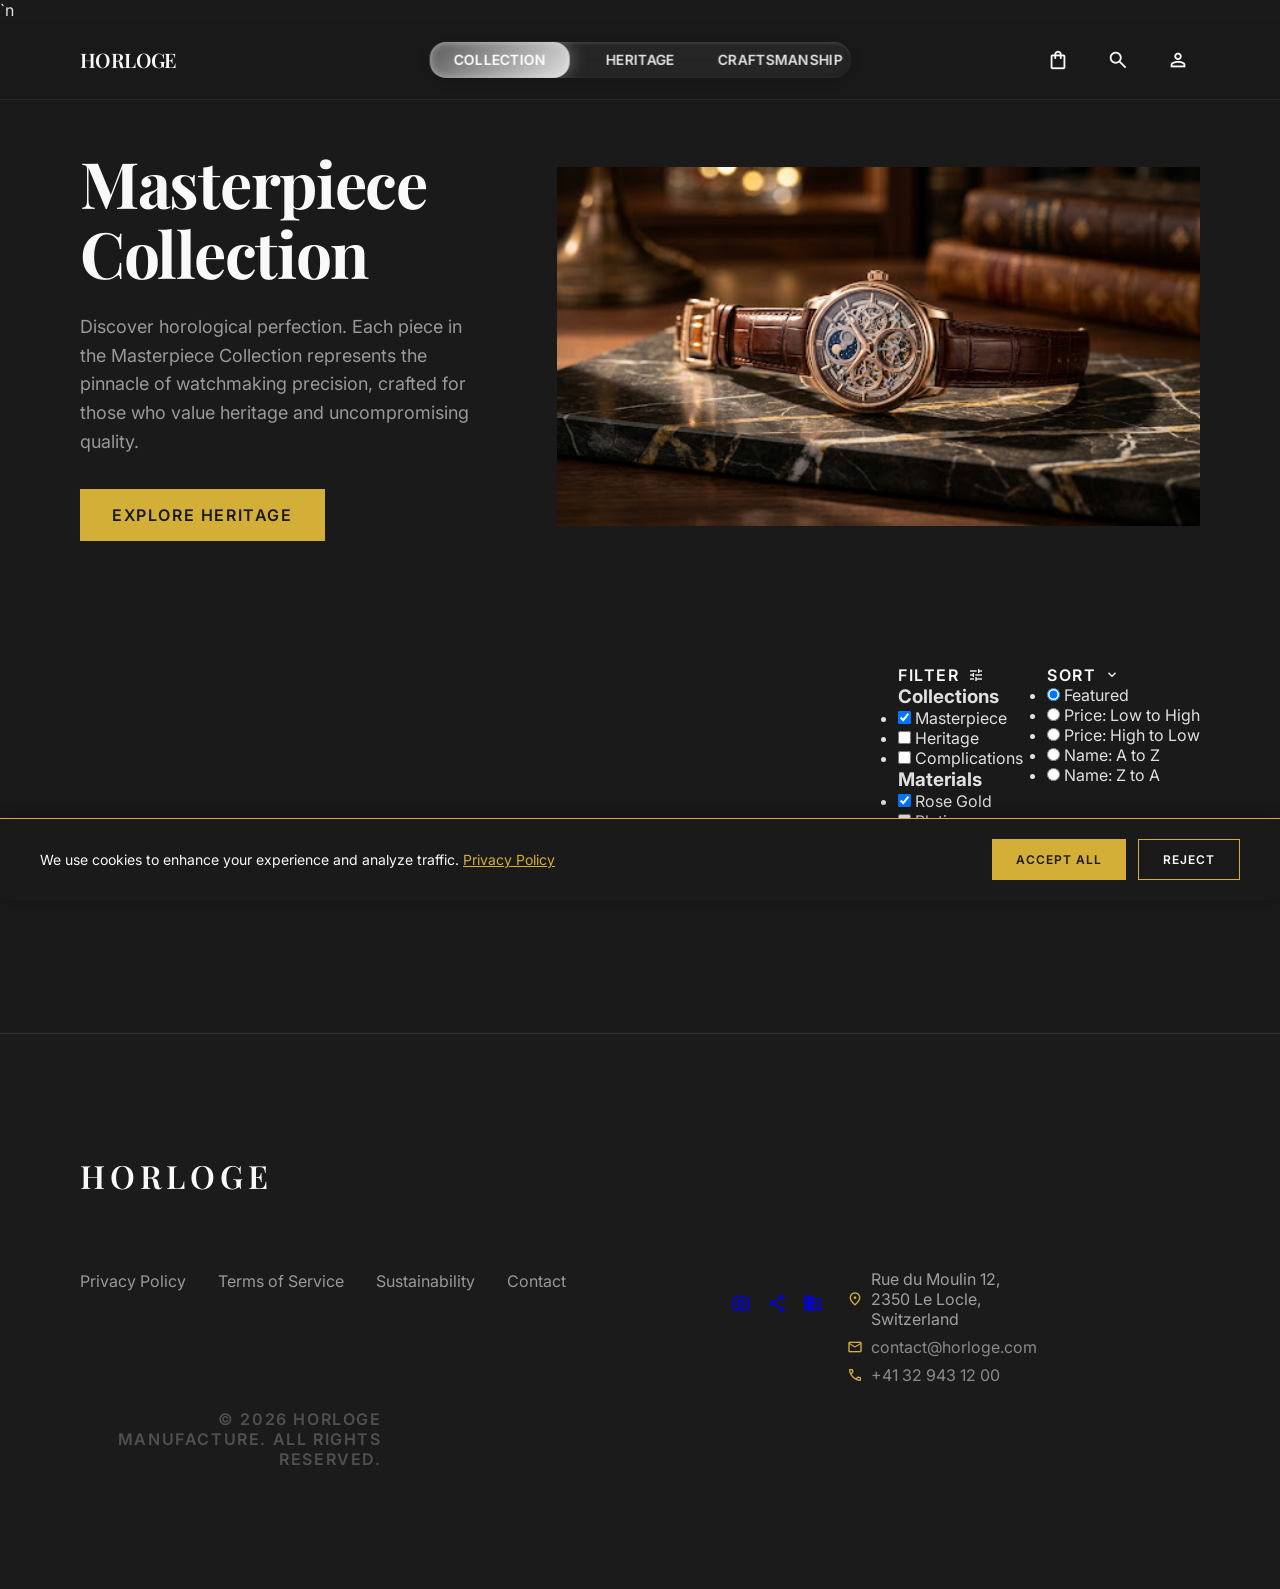
==== commit eb676742: "Replace full-screen overlays with compact dropdowns" ====
--- a/collection.html
+++ b/collection.html
@@ -422,97 +422,8 @@
             display: none;
         }
 
-        @media (min-width: 768px) {
-            .sidebar {
-                display: block;
-                grid-column: span 3;
-                padding-right: 24px;
-                border-right: 1px solid var(--surface-variant);
-            }
-        }
-
-        .sidebar__section {
-            margin-bottom: 48px;
-        }
-
-        .sidebar__title {
-            font-family: var(--font-display);
-            font-size: 24px;
-            font-weight: 600;
-            line-height: 1.4;
-            color: var(--ivory);
-            margin-bottom: 24px;
-            padding-bottom: 8px;
-            border-bottom: 1px solid var(--surface-variant);
-        }
-
-        .sidebar__list {
-            list-style: none;
-            display: flex;
-            flex-direction: column;
-            gap: 16px;
-        }
-
-        .sidebar__item {
-            display: flex;
-            align-items: center;
-            gap: 12px;
-            cursor: pointer;
-            font-family: var(--font-body);
-            font-size: 16px;
-            line-height: 1.6;
-            color: var(--on-surface-variant);
-            transition: color 0.2s ease;
-        }
-
-        .sidebar__item:hover {
-            color: var(--ivory);
-        }
-
-        .sidebar__checkbox {
-            position: relative;
-            display: flex;
-            align-items: center;
-            justify-content: center;
-            flex-shrink: 0;
-        }
-
-        .sidebar__checkbox input {
-            position: absolute;
-            opacity: 0;
-            width: 0;
-            height: 0;
-        }
-
-        .sidebar__checkbox-mark {
-            width: 16px;
-            height: 16px;
-            border: 1px solid var(--polished-silver);
-            background-color: var(--deep-charcoal);
-            display: flex;
-            align-items: center;
-            justify-content: center;
-            transition: all 0.2s ease;
-        }
-
-        .sidebar__checkbox input:checked + .sidebar__checkbox-mark {
-            background-color: var(--rich-gold);
-            border-color: var(--rich-gold);
-        }
-
-        .sidebar__checkbox-mark svg {
-            display: none;
-            width: 12px;
-            height: 12px;
-            color: var(--deep-charcoal);
-        }
-
-        .sidebar__checkbox input:checked + .sidebar__checkbox-mark svg {
-            display: block;
-        }
-
         /* ============================================
-           FILTER / SORT OVERLAYS
+           DROPDOWN MENUS (Filter & Sort)
            ============================================ */
         .filter-overlay,
         .sort-overlay {
@@ -543,7 +454,7 @@
         .sort-overlay__panel {
             position: relative;
             width: 100%;
-            max-width: 300px;
+            max-width: 260px;
             background-color: var(--deep-charcoal);
             border-left: 1px solid rgba(255, 255, 255, 0.1);
             display: flex;
@@ -563,15 +474,15 @@
             display: flex;
             align-items: center;
             justify-content: space-between;
-            height: 60px;
-            padding: 0 16px;
+            height: 52px;
+            padding: 0 12px;
             border-bottom: 1px solid rgba(255, 255, 255, 0.1);
         }
 
         .filter-overlay__title,
         .sort-overlay__title {
             font-family: var(--font-body);
-            font-size: 14px;
+            font-size: 13px;
             font-weight: 600;
             letter-spacing: 0.1em;
             text-transform: uppercase;
@@ -583,33 +494,33 @@
             background: none;
             border: none;
             cursor: pointer;
-            padding: 6px;
+            padding: 4px;
             color: var(--ivory);
         }
 
         .filter-overlay__close .material-symbols-outlined,
         .sort-overlay__close .material-symbols-outlined {
-            font-size: 22px;
+            font-size: 20px;
         }
 
         .filter-overlay__body,
         .sort-overlay__body {
             flex: 1;
             overflow-y: auto;
-            padding: 16px;
+            padding: 12px;
         }
 
         .filter-overlay__section {
-            margin-bottom: 24px;
+            margin-bottom: 18px;
         }
 
         .filter-overlay__section-title {
             font-family: var(--font-display);
-            font-size: 16px;
+            font-size: 14px;
             font-weight: 600;
             color: var(--ivory);
-            margin-bottom: 12px;
-            padding-bottom: 8px;
+            margin-bottom: 10px;
+            padding-bottom: 6px;
             border-bottom: 1px solid var(--surface-variant);
         }
 
@@ -618,18 +529,18 @@
             list-style: none;
             display: flex;
             flex-direction: column;
-            gap: 10px;
+            gap: 8px;
         }
 
         .filter-overlay__item,
         .sort-overlay__item {
             display: flex;
             align-items: center;
-            gap: 10px;
+            gap: 8px;
             cursor: pointer;
             font-family: var(--font-body);
-            font-size: 15px;
-            line-height: 1.5;
+            font-size: 14px;
+            line-height: 1.4;
             color: var(--on-surface-variant);
             transition: color 0.2s ease;
         }
@@ -656,11 +567,10 @@
             height: 0;
         }
 
-        .filter-overlay__checkbox-mark,
-        .filter-overlay__checkbox-mark,
-        .sort-overlay__radio-mark {
-            width: 18px;
-            height: 18px;
+.filter-overlay__checkbox-mark,
+            .sort-overlay__radio-mark {
+            width: 16px;
+            height: 16px;
             border: 1px solid var(--polished-silver);
             background-color: var(--deep-charcoal);
             display: flex;
@@ -700,9 +610,9 @@
         .filter-overlay__actions {
             display: flex;
             flex-direction: column;
-            gap: 10px;
-            margin-top: 24px;
-            padding-top: 16px;
+            gap: 8px;
+            margin-top: 18px;
+            padding-top: 12px;
             border-top: 1px solid var(--surface-variant);
         }
 
@@ -710,9 +620,9 @@
         .filter-overlay__apply {
             display: block;
             width: 100%;
-            padding: 14px;
-            font-family: var(--font-body);
-            font-size: 13px;
+            padding: 12px;
+            font-family: var(--font-body);
+            font-size: 12px;
             font-weight: 600;
             letter-spacing: 0.1em;
             text-transform: uppercase;
@@ -721,8 +631,6 @@
             cursor: pointer;
             transition: all 0.3s ease;
         }
-            cursor: pointer;
-            transition: all 0.3s ease;
         }
 
         .filter-overlay__reset {
@@ -1958,28 +1866,230 @@
 
         <!-- Filter Bar (Mobile) -->
         <div class="filter-bar" role="toolbar" aria-label="Filter and sort options">
-            <button class="filter-bar__btn filter-bar__btn--filter" aria-label="Filter products">
-                <span class="material-symbols-outlined">tune</span>
-                Filter
-            </button>
-            <button class="filter-bar__btn" aria-label="Sort products">
-                Sort
-                <span class="material-symbols-outlined">expand_more</span>
-            </button>
+            <div class="dropdown" id="mobileFilterDropdown">
+                <button class="filter-bar__btn filter-bar__btn--filter dropdown__trigger" aria-label="Filter products" aria-haspopup="true" aria-expanded="false">
+                    <span class="material-symbols-outlined">tune</span>
+                    Filter
+                </button>
+                <div class="dropdown__menu" role="menu" aria-label="Filter options">
+                    <div class="dropdown__section">
+                        <h3 class="dropdown__section-title">Collections</h3>
+                        <ul class="dropdown__list" role="listbox" id="mobileFilterCollections">
+                            <li>
+                                <label class="dropdown__item" role="menuitemcheckbox" aria-checked="true">
+                                    <input type="checkbox" value="Masterpiece" checked aria-label="Masterpiece collection">
+                                    <span class="dropdown__check"></span>
+                                    Masterpiece
+                                </label>
+                            </li>
+                            <li>
+                                <label class="dropdown__item" role="menuitemcheckbox" aria-checked="false">
+                                    <input type="checkbox" value="Heritage" aria-label="Heritage collection">
+                                    <span class="dropdown__check"></span>
+                                    Heritage
+                                </label>
+                            </li>
+                            <li>
+                                <label class="dropdown__item" role="menuitemcheckbox" aria-checked="false">
+                                    <input type="checkbox" value="Complications" aria-label="Complications collection">
+                                    <span class="dropdown__check"></span>
+                                    Complications
+                                </label>
+                            </li>
+                        </ul>
+                    </div>
+                    <div class="dropdown__section">
+                        <h3 class="dropdown__section-title">Materials</h3>
+                        <ul class="dropdown__list" role="listbox" id="mobileFilterMaterials">
+                            <li>
+                                <label class="dropdown__item" role="menuitemcheckbox" aria-checked="true">
+                                    <input type="checkbox" value="Rose Gold" checked aria-label="Rose Gold material">
+                                    <span class="dropdown__check"></span>
+                                    Rose Gold
+                                </label>
+                            </li>
+                            <li>
+                                <label class="dropdown__item" role="menuitemcheckbox" aria-checked="false">
+                                    <input type="checkbox" value="Platinum" aria-label="Platinum material">
+                                    <span class="dropdown__check"></span>
+                                    Platinum
+                                </label>
+                            </li>
+                            <li>
+                                <label class="dropdown__item" role="menuitemcheckbox" aria-checked="false">
+                                    <input type="checkbox" value="Stainless Steel" aria-label="Stainless Steel material">
+                                    <span class="dropdown__check"></span>
+                                    Stainless Steel
+                                </label>
+                            </li>
+                        </ul>
+                    </div>
+                    <div class="dropdown__actions">
+                        <button class="dropdown__reset" id="mobileFilterReset">Clear All</button>
+                        <button class="dropdown__apply" id="mobileFilterApply">Apply</button>
+                    </div>
+                </div>
+            </div>
+            <div class="dropdown" id="mobileSortDropdown">
+                <button class="filter-bar__btn dropdown__trigger" aria-label="Sort products" aria-haspopup="true" aria-expanded="false">
+                    Sort
+                    <span class="material-symbols-outlined">expand_more</span>
+                </button>
+                <div class="dropdown__menu" role="menu" aria-label="Sort options">
+                    <ul class="dropdown__list" role="listbox" id="mobileSortOptions">
+                        <li>
+                            <label class="dropdown__item" role="menuitemradio" aria-checked="true">
+                                <input type="radio" name="mobileSort" value="featured" checked aria-label="Featured">
+                                <span class="dropdown__radio"></span>
+                                Featured
+                            </label>
+                        </li>
+                        <li>
+                            <label class="dropdown__item" role="menuitemradio" aria-checked="false">
+                                <input type="radio" name="mobileSort" value="price-asc" aria-label="Price: Low to High">
+                                <span class="dropdown__radio"></span>
+                                Price: Low to High
+                            </label>
+                        </li>
+                        <li>
+                            <label class="dropdown__item" role="menuitemradio" aria-checked="false">
+                                <input type="radio" name="mobileSort" value="price-desc" aria-label="Price: High to Low">
+                                <span class="dropdown__radio"></span>
+                                Price: High to Low
+                            </label>
+                        </li>
+                        <li>
+                            <label class="dropdown__item" role="menuitemradio" aria-checked="false">
+                                <input type="radio" name="mobileSort" value="name-asc" aria-label="Name: A to Z">
+                                <span class="dropdown__radio"></span>
+                                Name: A to Z
+                            </label>
+                        </li>
+                        <li>
+                            <label class="dropdown__item" role="menuitemradio" aria-checked="false">
+                                <input type="radio" name="mobileSort" value="name-desc" aria-label="Name: Z to A">
+                                <span class="dropdown__radio"></span>
+                                Name: Z to A
+                            </label>
+                        </li>
+                    </ul>
+                </div>
+            </div>
         </div>
 
         <!-- Collection Header (Desktop) -->
         <div class="collection-header" id="collection">
             <h2 class="collection-header__title">Explore Collection</h2>
             <div class="collection-header__actions">
-                <button class="collection-header__action" aria-label="Filter products">
-                    Filter
-                    <span class="material-symbols-outlined">tune</span>
-                </button>
-                <button class="collection-header__action" aria-label="Sort products">
-                    Sort
-                    <span class="material-symbols-outlined">expand_more</span>
-                </button>
+                <div class="dropdown" id="desktopFilterDropdown">
+                    <button class="collection-header__action dropdown__trigger" aria-label="Filter products" aria-haspopup="true" aria-expanded="false">
+                        Filter
+                        <span class="material-symbols-outlined">tune</span>
+                    </button>
+                    <div class="dropdown__menu dropdown__menu--filter" role="menu" aria-label="Filter options">
+                        <div class="dropdown__section">
+                            <h3 class="dropdown__section-title">Collections</h3>
+                            <ul class="dropdown__list" role="listbox" id="desktopFilterCollections">
+                                <li>
+                                    <label class="dropdown__item" role="menuitemcheckbox" aria-checked="true">
+                                        <input type="checkbox" value="Masterpiece" checked aria-label="Masterpiece collection">
+                                        <span class="dropdown__check"></span>
+                                        Masterpiece
+                                    </label>
+                                </li>
+                                <li>
+                                    <label class="dropdown__item" role="menuitemcheckbox" aria-checked="false">
+                                        <input type="checkbox" value="Heritage" aria-label="Heritage collection">
+                                        <span class="dropdown__check"></span>
+                                        Heritage
+                                    </label>
+                                </li>
+                                <li>
+                                    <label class="dropdown__item" role="menuitemcheckbox" aria-checked="false">
+                                        <input type="checkbox" value="Complications" aria-label="Complications collection">
+                                        <span class="dropdown__check"></span>
+                                        Complications
+                                    </label>
+                                </li>
+                            </ul>
+                        </div>
+                        <div class="dropdown__section">
+                            <h3 class="dropdown__section-title">Materials</h3>
+                            <ul class="dropdown__list" role="listbox" id="desktopFilterMaterials">
+                                <li>
+                                    <label class="dropdown__item" role="menuitemcheckbox" aria-checked="true">
+                                        <input type="checkbox" value="Rose Gold" checked aria-label="Rose Gold material">
+                                        <span class="dropdown__check"></span>
+                                        Rose Gold
+                                    </label>
+                                </li>
+                                <li>
+                                    <label class="dropdown__item" role="menuitemcheckbox" aria-checked="false">
+                                        <input type="checkbox" value="Platinum" aria-label="Platinum material">
+                                        <span class="dropdown__check"></span>
+                                        Platinum
+                                    </label>
+                                </li>
+                                <li>
+                                    <label class="dropdown__item" role="menuitemcheckbox" aria-checked="false">
+                                        <input type="checkbox" value="Stainless Steel" aria-label="Stainless Steel material">
+                                        <span class="dropdown__check"></span>
+                                        Stainless Steel
+                                    </label>
+                                </li>
+                            </ul>
+                        </div>
+                        <div class="dropdown__actions">
+                            <button class="dropdown__reset" id="desktopFilterReset">Clear All</button>
+                            <button class="dropdown__apply" id="desktopFilterApply">Apply</button>
+                        </div>
+                    </div>
+                </div>
+                <div class="dropdown" id="desktopSortDropdown">
+                    <button class="collection-header__action dropdown__trigger" aria-label="Sort products" aria-haspopup="true" aria-expanded="false">
+                        Sort
+                        <span class="material-symbols-outlined">expand_more</span>
+                    </button>
+                    <div class="dropdown__menu dropdown__menu--sort" role="menu" aria-label="Sort options">
+                        <ul class="dropdown__list" role="listbox" id="desktopSortOptions">
+                            <li>
+                                <label class="dropdown__item" role="menuitemradio" aria-checked="true">
+                                    <input type="radio" name="desktopSort" value="featured" checked aria-label="Featured">
+                                    <span class="dropdown__radio"></span>
+                                    Featured
+                                </label>
+                            </li>
+                            <li>
+                                <label class="dropdown__item" role="menuitemradio" aria-checked="false">
+                                    <input type="radio" name="desktopSort" value="price-asc" aria-label="Price: Low to High">
+                                    <span class="dropdown__radio"></span>
+                                    Price: Low to High
+                                </label>
+                            </li>
+                            <li>
+                                <label class="dropdown__item" role="menuitemradio" aria-checked="false">
+                                    <input type="radio" name="desktopSort" value="price-desc" aria-label="Price: High to Low">
+                                    <span class="dropdown__radio"></span>
+                                    Price: High to Low
+                                </label>
+                            </li>
+                            <li>
+                                <label class="dropdown__item" role="menuitemradio" aria-checked="false">
+                                    <input type="radio" name="desktopSort" value="name-asc" aria-label="Name: A to Z">
+                                    <span class="dropdown__radio"></span>
+                                    Name: A to Z
+                                </label>
+                            </li>
+                            <li>
+                                <label class="dropdown__item" role="menuitemradio" aria-checked="false">
+                                    <input type="radio" name="desktopSort" value="name-desc" aria-label="Name: Z to A">
+                                    <span class="dropdown__radio"></span>
+                                    Name: Z to A
+                                </label>
+                            </li>
+                        </ul>
+                    </div>
+                </div>
             </div>
         </div>
 
@@ -2075,177 +2185,6 @@
                         </li>
                     </ul>
                 </div>
-            </aside>
-
-            <!-- Filter Overlay (Mobile & Desktop) -->
-            <div class="filter-overlay" role="dialog" aria-modal="true" aria-labelledby="filterTitle" id="filterOverlay">
-                <div class="filter-overlay__backdrop" id="filterBackdrop"></div>
-                <div class="filter-overlay__panel">
-                    <div class="filter-overlay__header">
-                        <h2 id="filterTitle" class="filter-overlay__title">Filter</h2>
-                        <button class="filter-overlay__close" id="filterOverlayClose" aria-label="Close filter">
-                            <span class="material-symbols-outlined">close</span>
-                        </button>
-                    </div>
-                    <div class="filter-overlay__body">
-                        <div class="filter-overlay__section">
-                            <h3 class="filter-overlay__section-title">Collections</h3>
-                            <ul class="filter-overlay__list" id="filterCollections">
-                                <li>
-                                    <label class="filter-overlay__item">
-                                        <span class="filter-overlay__checkbox">
-                                            <input type="checkbox" value="Masterpiece" checked aria-label="Masterpiece collection">
-                                            <span class="filter-overlay__checkbox-mark">
-                                                <svg fill="none" stroke="currentColor" viewBox="0 0 24 24" xmlns="http://www.w3.org/2000/svg">
-                                                    <path d="M5 13l4 4L19 7" stroke-linecap="square" stroke-linejoin="miter" stroke-width="2"></path>
-                                                </svg>
-                                            </span>
-                                        </span>
-                                        Masterpiece
-                                    </label>
-                                </li>
-                                <li>
-                                    <label class="filter-overlay__item">
-                                        <span class="filter-overlay__checkbox">
-                                            <input type="checkbox" value="Heritage" aria-label="Heritage collection">
-                                            <span class="filter-overlay__checkbox-mark">
-                                                <svg fill="none" stroke="currentColor" viewBox="0 0 24 24" xmlns="http://www.w3.org/2000/svg">
-                                                    <path d="M5 13l4 4L19 7" stroke-linecap="square" stroke-linejoin="miter" stroke-width="2"></path>
-                                                </svg>
-                                            </span>
-                                        </span>
-                                        Heritage
-                                    </label>
-                                </li>
-                                <li>
-                                    <label class="filter-overlay__item">
-                                        <span class="filter-overlay__checkbox">
-                                            <input type="checkbox" value="Complications" aria-label="Complications collection">
-                                            <span class="filter-overlay__checkbox-mark">
-                                                <svg fill="none" stroke="currentColor" viewBox="0 0 24 24" xmlns="http://www.w3.org/2000/svg">
-                                                    <path d="M5 13l4 4L19 7" stroke-linecap="square" stroke-linejoin="miter" stroke-width="2"></path>
-                                                </svg>
-                                            </span>
-                                        </span>
-                                        Complications
-                                    </label>
-                                </li>
-                            </ul>
-                        </div>
-                        <div class="filter-overlay__section">
-                            <h3 class="filter-overlay__section-title">Materials</h3>
-                            <ul class="filter-overlay__list" id="filterMaterials">
-                                <li>
-                                    <label class="filter-overlay__item">
-                                        <span class="filter-overlay__checkbox">
-                                            <input type="checkbox" value="Rose Gold" checked aria-label="Rose Gold material">
-                                            <span class="filter-overlay__checkbox-mark">
-                                                <svg fill="none" stroke="currentColor" viewBox="0 0 24 24" xmlns="http://www.w3.org/2000/svg">
-                                                    <path d="M5 13l4 4L19 7" stroke-linecap="square" stroke-linejoin="miter" stroke-width="2"></path>
-                                                </svg>
-                                            </span>
-                                        </span>
-                                        Rose Gold
-                                    </label>
-                                </li>
-                                <li>
-                                    <label class="filter-overlay__item">
-                                        <span class="filter-overlay__checkbox">
-                                            <input type="checkbox" value="Platinum" aria-label="Platinum material">
-                                            <span class="filter-overlay__checkbox-mark">
-                                                <svg fill="none" stroke="currentColor" viewBox="0 0 24 24" xmlns="http://www.w3.org/2000/svg">
-                                                    <path d="M5 13l4 4L19 7" stroke-linecap="square" stroke-linejoin="miter" stroke-width="2"></path>
-                                                </svg>
-                                            </span>
-                                        </span>
-                                        Platinum
-                                    </label>
-                                </li>
-                                <li>
-                                    <label class="filter-overlay__item">
-                                        <span class="filter-overlay__checkbox">
-                                            <input type="checkbox" value="Stainless Steel" aria-label="Stainless Steel material">
-                                            <span class="filter-overlay__checkbox-mark">
-                                                <svg fill="none" stroke="currentColor" viewBox="0 0 24 24" xmlns="http://www.w3.org/2000/svg">
-                                                    <path d="M5 13l4 4L19 7" stroke-linecap="square" stroke-linejoin="miter" stroke-width="2"></path>
-                                                </svg>
-                                            </span>
-                                        </span>
-                                        Stainless Steel
-                                    </label>
-                                </li>
-                            </ul>
-                        </div>
-                        <div class="filter-overlay__actions">
-                            <button class="filter-overlay__reset" id="filterReset">Clear All Filters</button>
-                            <button class="filter-overlay__apply" id="filterApply">Apply Filters</button>
-                        </div>
-                    </div>
-                </div>
-            </div>
-
-            <!-- Sort Overlay (Mobile & Desktop) -->
-            <div class="sort-overlay" role="dialog" aria-modal="true" aria-labelledby="sortTitle" id="sortOverlay">
-                <div class="sort-overlay__backdrop" id="sortBackdrop"></div>
-                <div class="sort-overlay__panel">
-                    <div class="sort-overlay__header">
-                        <h2 id="sortTitle" class="sort-overlay__title">Sort By</h2>
-                        <button class="sort-overlay__close" id="sortOverlayClose" aria-label="Close sort">
-                            <span class="material-symbols-outlined">close</span>
-                        </button>
-                    </div>
-                    <div class="sort-overlay__body">
-                        <ul class="sort-overlay__list" id="sortOptions">
-                            <li>
-                                <label class="sort-overlay__item">
-                                    <span class="sort-overlay__radio">
-                                        <input type="radio" name="sort" value="featured" checked aria-label="Featured">
-                                        <span class="sort-overlay__radio-mark"></span>
-                                    </span>
-                                    Featured
-                                </label>
-                            </li>
-                            <li>
-                                <label class="sort-overlay__item">
-                                    <span class="sort-overlay__radio">
-                                        <input type="radio" name="sort" value="price-asc" aria-label="Price: Low to High">
-                                        <span class="sort-overlay__radio-mark"></span>
-                                    </span>
-                                    Price: Low to High
-                                </label>
-                            </li>
-                            <li>
-                                <label class="sort-overlay__item">
-                                    <span class="sort-overlay__radio">
-                                        <input type="radio" name="sort" value="price-desc" aria-label="Price: High to Low">
-                                        <span class="sort-overlay__radio-mark"></span>
-                                    </span>
-                                    Price: High to Low
-                                </label>
-                            </li>
-                            <li>
-                                <label class="sort-overlay__item">
-                                    <span class="sort-overlay__radio">
-                                        <input type="radio" name="sort" value="name-asc" aria-label="Name: A to Z">
-                                        <span class="sort-overlay__radio-mark"></span>
-                                    </span>
-                                    Name: A to Z
-                                </label>
-                            </li>
-                            <li>
-                                <label class="sort-overlay__item">
-                                    <span class="sort-overlay__radio">
-                                        <input type="radio" name="sort" value="name-desc" aria-label="Name: Z to A">
-                                        <span class="sort-overlay__radio-mark"></span>
-                                    </span>
-                                    Name: Z to A
-                                </label>
-                            </li>
-                        </ul>
-                    </div>
-                </div>
-            </div>
-
             <!-- Products -->
             <div class="products">
                 <div class="products__header">
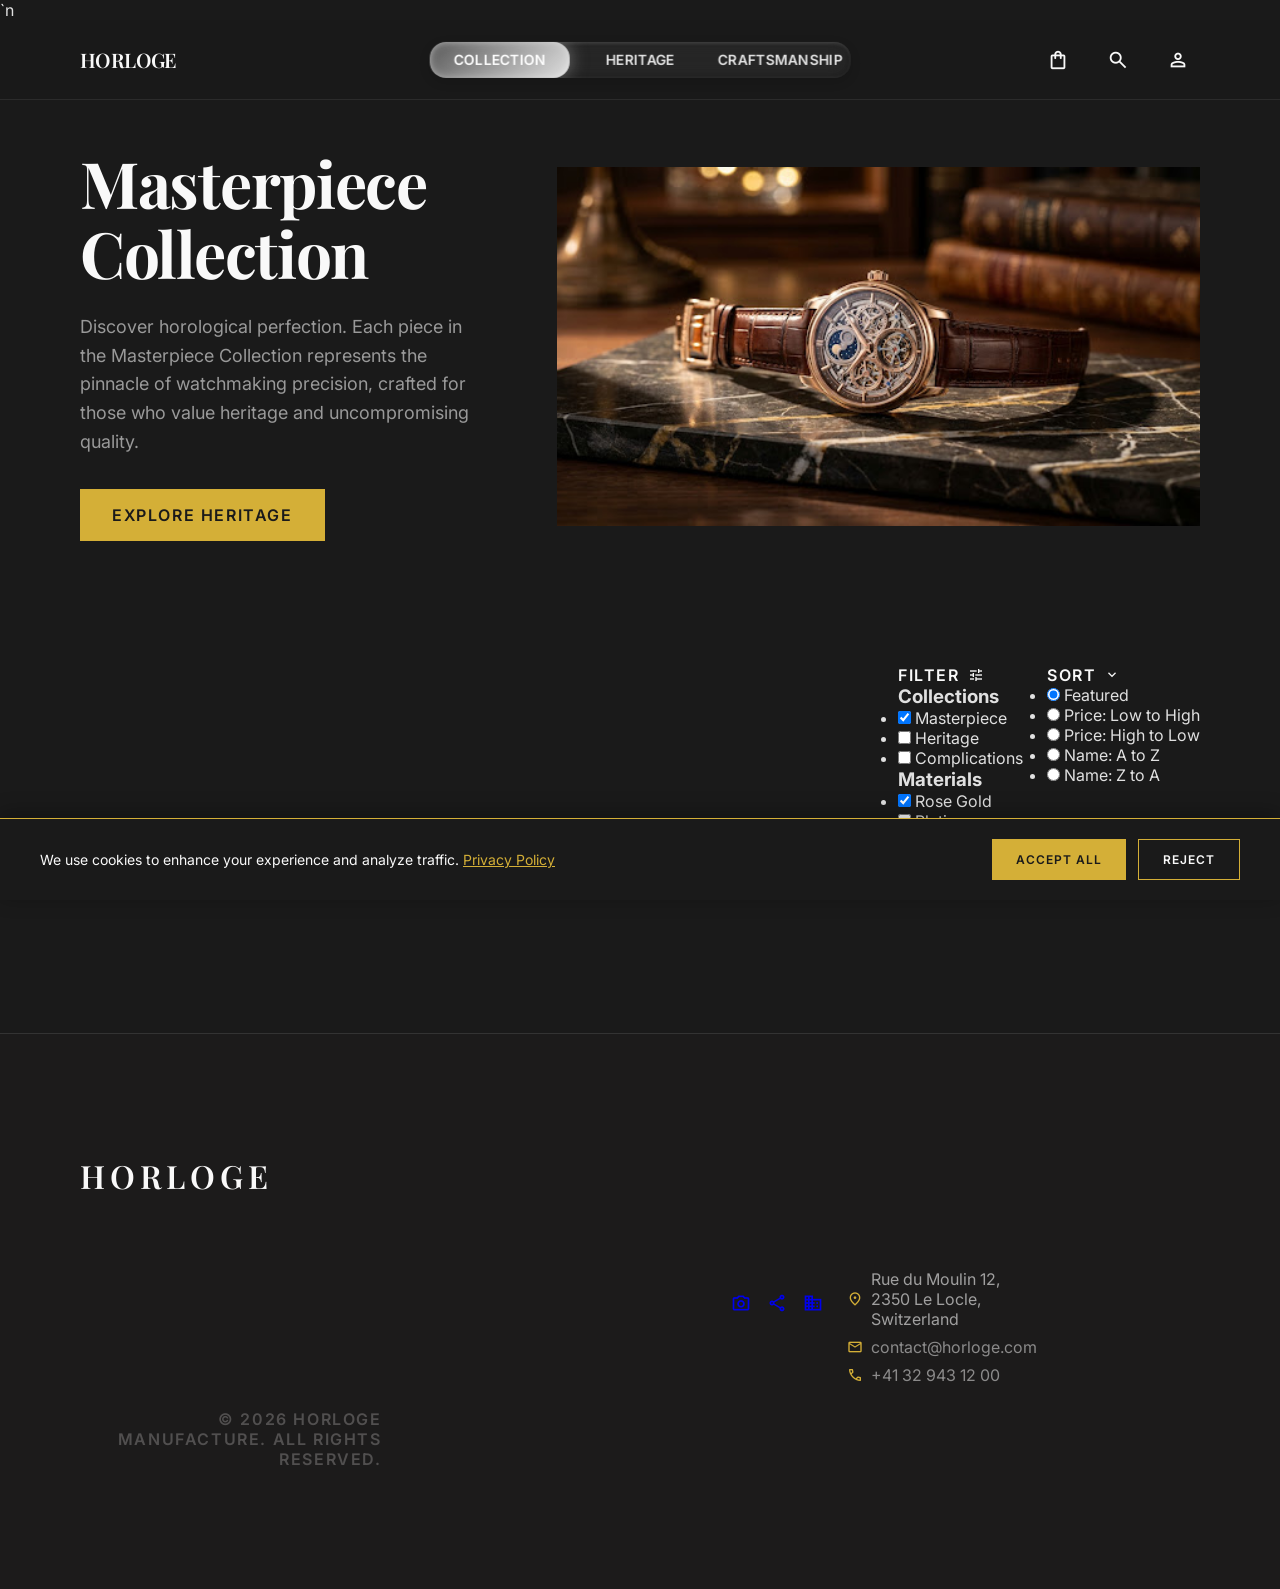
==== commit b8ca5954: "Remove leftover filter-overlay/sort-overlay CSS" ====
--- a/collection.html
+++ b/collection.html
@@ -435,238 +435,6 @@
             opacity: 0;
             visibility: hidden;
             transition: opacity 0.3s ease, visibility 0.3s ease;
-        }
-
-        .filter-overlay.is-open,
-        .sort-overlay.is-open {
-            opacity: 1;
-            visibility: visible;
-        }
-
-        .filter-overlay__backdrop,
-        .sort-overlay__backdrop {
-            position: absolute;
-            inset: 0;
-            background-color: rgba(0, 0, 0, 0.6);
-        }
-
-        .filter-overlay__panel,
-        .sort-overlay__panel {
-            position: relative;
-            width: 100%;
-            max-width: 260px;
-            background-color: var(--deep-charcoal);
-            border-left: 1px solid rgba(255, 255, 255, 0.1);
-            display: flex;
-            flex-direction: column;
-            transform: translateX(100%);
-            transition: transform 0.3s ease;
-            max-height: 100vh;
-        }
-
-        .filter-overlay.is-open .filter-overlay__panel,
-        .sort-overlay.is-open .sort-overlay__panel {
-            transform: translateX(0);
-        }
-
-        .filter-overlay__header,
-        .sort-overlay__header {
-            display: flex;
-            align-items: center;
-            justify-content: space-between;
-            height: 52px;
-            padding: 0 12px;
-            border-bottom: 1px solid rgba(255, 255, 255, 0.1);
-        }
-
-        .filter-overlay__title,
-        .sort-overlay__title {
-            font-family: var(--font-body);
-            font-size: 13px;
-            font-weight: 600;
-            letter-spacing: 0.1em;
-            text-transform: uppercase;
-            color: var(--ivory);
-        }
-
-        .filter-overlay__close,
-        .sort-overlay__close {
-            background: none;
-            border: none;
-            cursor: pointer;
-            padding: 4px;
-            color: var(--ivory);
-        }
-
-        .filter-overlay__close .material-symbols-outlined,
-        .sort-overlay__close .material-symbols-outlined {
-            font-size: 20px;
-        }
-
-        .filter-overlay__body,
-        .sort-overlay__body {
-            flex: 1;
-            overflow-y: auto;
-            padding: 12px;
-        }
-
-        .filter-overlay__section {
-            margin-bottom: 18px;
-        }
-
-        .filter-overlay__section-title {
-            font-family: var(--font-display);
-            font-size: 14px;
-            font-weight: 600;
-            color: var(--ivory);
-            margin-bottom: 10px;
-            padding-bottom: 6px;
-            border-bottom: 1px solid var(--surface-variant);
-        }
-
-        .filter-overlay__list,
-        .sort-overlay__list {
-            list-style: none;
-            display: flex;
-            flex-direction: column;
-            gap: 8px;
-        }
-
-        .filter-overlay__item,
-        .sort-overlay__item {
-            display: flex;
-            align-items: center;
-            gap: 8px;
-            cursor: pointer;
-            font-family: var(--font-body);
-            font-size: 14px;
-            line-height: 1.4;
-            color: var(--on-surface-variant);
-            transition: color 0.2s ease;
-        }
-
-        .filter-overlay__item:hover,
-        .sort-overlay__item:hover {
-            color: var(--ivory);
-        }
-
-        .filter-overlay__checkbox,
-        .sort-overlay__radio {
-            position: relative;
-            display: flex;
-            align-items: center;
-            justify-content: center;
-            flex-shrink: 0;
-        }
-
-        .filter-overlay__checkbox input,
-        .sort-overlay__radio input {
-            position: absolute;
-            opacity: 0;
-            width: 0;
-            height: 0;
-        }
-
-.filter-overlay__checkbox-mark,
-            .sort-overlay__radio-mark {
-            width: 16px;
-            height: 16px;
-            border: 1px solid var(--polished-silver);
-            background-color: var(--deep-charcoal);
-            display: flex;
-            align-items: center;
-            justify-content: center;
-            transition: all 0.2s ease;
-            border-radius: 2px;
-        }
-
-        .sort-overlay__radio-mark {
-            border-radius: 50%;
-        }
-
-        .filter-overlay__checkbox input:checked + .filter-overlay__checkbox-mark {
-            background-color: var(--rich-gold);
-            border-color: var(--rich-gold);
-        }
-
-        .sort-overlay__radio input:checked + .sort-overlay__radio-mark {
-            border-color: var(--rich-gold);
-            box-shadow: inset 0 0 0 4px var(--deep-charcoal);
-        }
-
-        .filter-overlay__checkbox-mark svg,
-        .sort-overlay__radio-mark svg {
-            display: none;
-            width: 12px;
-            height: 12px;
-            color: var(--deep-charcoal);
-        }
-
-        .filter-overlay__checkbox input:checked + .filter-overlay__checkbox-mark svg,
-        .sort-overlay__radio input:checked + .sort-overlay__radio-mark svg {
-            display: block;
-        }
-
-        .filter-overlay__actions {
-            display: flex;
-            flex-direction: column;
-            gap: 8px;
-            margin-top: 18px;
-            padding-top: 12px;
-            border-top: 1px solid var(--surface-variant);
-        }
-
-        .filter-overlay__reset,
-        .filter-overlay__apply {
-            display: block;
-            width: 100%;
-            padding: 12px;
-            font-family: var(--font-body);
-            font-size: 12px;
-            font-weight: 600;
-            letter-spacing: 0.1em;
-            text-transform: uppercase;
-            text-align: center;
-            border: none;
-            cursor: pointer;
-            transition: all 0.3s ease;
-        }
-        }
-
-        .filter-overlay__reset {
-            background-color: transparent;
-            color: var(--on-surface-variant);
-            border: 1px solid var(--surface-variant);
-        }
-
-        .filter-overlay__reset:hover {
-            color: var(--ivory);
-            border-color: var(--rich-gold);
-        }
-
-        .filter-overlay__apply {
-            background-color: var(--rich-gold);
-            color: var(--deep-charcoal);
-        }
-
-        .filter-overlay__apply:hover {
-            background-color: var(--white);
-        }
-
-        .sort-overlay__radio-mark::after {
-            content: "";
-            width: 8px;
-            height: 8px;
-            border-radius: 50%;
-            background-color: var(--rich-gold);
-            opacity: 0;
-            transform: scale(0);
-            transition: all 0.2s ease;
-        }
-
-        .sort-overlay__radio input:checked + .sort-overlay__radio-mark::after {
-            opacity: 1;
-            transform: scale(1);
         }
 
         @media (max-width: 767px) {
@@ -2467,14 +2235,14 @@
     <script src="shared/overlays.js"></script>
     <script src="animations.js"></script>
     <script>
-        // Collection Page Filter & Sort Logic
+// Collection Page Filter & Sort Logic (Dropdowns)
         (function() {
             'use strict';
 
             // State
             const state = {
-                collections: new Set(['Masterpiece', 'Rose Gold']),
-                materials: new Set(['Masterpiece', 'Rose Gold']),
+                collections: new Set(['Masterpiece', 'Heritage', 'Complications']),
+                materials: new Set(['Rose Gold', 'Platinum', 'Stainless Steel']),
                 sort: 'featured'
             };
 
@@ -2482,124 +2250,177 @@
             const productsGrid = document.querySelector('.products__grid');
             const productsList = document.querySelector('.products__list');
             const productsCount = document.querySelector('.products__count');
-            const filterOverlay = document.getElementById('filterOverlay');
-            const sortOverlay = document.getElementById('sortOverlay');
-            const filterBackdrop = document.getElementById('filterBackdrop');
-            const sortBackdrop = document.getElementById('sortBackdrop');
-            const filterClose = document.getElementById('filterOverlayClose');
-            const sortClose = document.getElementById('sortOverlayClose');
-            const filterReset = document.getElementById('filterReset');
-            const filterApply = document.getElementById('filterApply');
-            const filterCollections = document.getElementById('filterCollections');
-            const filterMaterials = document.getElementById('filterMaterials');
-            const sortOptions = document.getElementById('sortOptions');
-
-            // Trigger buttons
-            const mobileFilterBtn = document.querySelector('.filter-bar__btn--filter');
-            const mobileSortBtn = document.querySelector('.filter-bar__btn:not(.filter-bar__btn--filter)');
-            const desktopFilterBtn = document.querySelector('.collection-header__action[aria-label="Filter products"]');
-            const desktopSortBtn = document.querySelector('.collection-header__action[aria-label="Sort products"]');
-            const productsSortBtn = document.querySelector('.products__sort');
-
-            // All product cards/items
             const allProducts = [
                 ...document.querySelectorAll('.product-card'),
                 ...document.querySelectorAll('.product-item')
             ];
-
-            // Original product order for featured sort
             const originalOrder = [...allProducts];
 
-            // Initialize checkboxes from state
-            function initCheckboxes() {
-                filterCollections.querySelectorAll('input[type="checkbox"]').forEach(cb => {
+            // Dropdown elements
+            const dropdowns = document.querySelectorAll('.dropdown');
+            const mobileFilterDD = document.getElementById('mobileFilterDropdown');
+            const mobileSortDD = document.getElementById('mobileSortDropdown');
+            const desktopFilterDD = document.getElementById('desktopFilterDropdown');
+            const desktopSortDD = document.getElementById('desktopSortDropdown');
+
+            // Filter checkboxes
+            const mobileFilterCollections = document.getElementById('mobileFilterCollections');
+            const mobileFilterMaterials = document.getElementById('mobileFilterMaterials');
+            const desktopFilterCollections = document.getElementById('desktopFilterCollections');
+            const desktopFilterMaterials = document.getElementById('desktopFilterMaterials');
+
+            // Filter actions
+            const mobileFilterReset = document.getElementById('mobileFilterReset');
+            const mobileFilterApply = document.getElementById('mobileFilterApply');
+            const desktopFilterReset = document.getElementById('desktopFilterReset');
+            const desktopFilterApply = document.getElementById('desktopFilterApply');
+
+            // Sort options
+            const mobileSortOptions = document.getElementById('mobileSortOptions');
+            const desktopSortOptions = document.getElementById('desktopSortOptions');
+
+            // Filter checkboxes
+            const allFilterCollections = [
+                ...mobileFilterCollections.querySelectorAll('input[type="checkbox"]'),
+                ...desktopFilterCollections.querySelectorAll('input[type="checkbox"]')
+            ];
+            const allFilterMaterials = [
+                ...mobileFilterMaterials.querySelectorAll('input[type="checkbox"]'),
+                ...desktopFilterMaterials.querySelectorAll('input[type="checkbox"]')
+            ];
+
+            // Sort radios
+            const mobileSortRadios = mobileSortOptions.querySelectorAll('input[type="radio"]');
+            const desktopSortRadios = desktopSortOptions.querySelectorAll('input[type="radio"]');
+
+            // Filter action buttons
+            const allFilterResets = [mobileFilterReset, desktopFilterReset].filter(Boolean);
+            const allFilterApplies = [mobileFilterApply, desktopFilterApply].filter(Boolean);
+
+            // Sort radios
+            const allSortRadios = [...mobileSortRadios, ...desktopSortRadios];
+
+            // State
+            const state = {
+                collections: new Set(['Masterpiece', 'Heritage', 'Complications']),
+                materials: new Set(['Rose Gold', 'Platinum', 'Stainless Steel']),
+                sort: 'featured'
+            };
+
+            // Dropdown management
+            const openDropdowns = new Set();
+
+            function openDropdown(dropdown) {
+                dropdown.classList.add('is-open');
+                openDropdowns.add(dropdown);
+            }
+
+            function closeDropdown(dropdown) {
+                dropdown.classList.remove('is-open');
+                openDropdowns.delete(dropdown);
+            }
+
+            function closeAllDropdowns() {
+                openDropdowns.forEach(dd => dd.classList.remove('is-open'));
+                openDropdowns.clear();
+            }
+
+            // Sync filter checkboxes across mobile/desktop
+            function syncFilterCheckboxes() {
+                // Sync collections
+                allFilterCollections.forEach(cb => {
                     cb.checked = state.collections.has(cb.value);
                 });
-                filterMaterials.querySelectorAll('input[type="checkbox"]').forEach(cb => {
+                // Sync materials
+                allFilterMaterials.forEach(cb => {
                     cb.checked = state.materials.has(cb.value);
                 });
-                sortOptions.querySelectorAll('input[type="radio"]').forEach(rb => {
+            }
+
+            // Sync sort radios
+            function syncSortRadios() {
+                allSortRadios.forEach(rb => {
                     rb.checked = rb.value === state.sort;
                 });
             }
 
-            // Open/Close Overlays
-            function openFilter() {
-                filterOverlay.classList.add('is-open');
-                document.body.style.overflow = 'hidden';
-            }
-
-            function closeFilter() {
-                filterOverlay.classList.remove('is-open');
-                document.body.style.overflow = '';
-            }
-
-            function openSort() {
-                sortOverlay.classList.add('is-open');
-                document.body.style.overflow = 'hidden';
-            }
-
-            function closeSort() {
-                sortOverlay.classList.remove('is-open');
-                document.body.style.overflow = '';
-            }
-
-            // Event Listeners for opening overlays
-            if (mobileFilterBtn) mobileFilterBtn.addEventListener('click', openFilter);
-            if (desktopFilterBtn) desktopFilterBtn.addEventListener('click', openFilter);
-            if (mobileSortBtn) mobileSortBtn.addEventListener('click', openSort);
-            if (desktopSortBtn) desktopSortBtn.addEventListener('click', openSort);
-            if (productsSortBtn) productsSortBtn.addEventListener('click', openSort);
-
-            if (filterClose) filterClose.addEventListener('click', closeFilter);
-            if (sortClose) sortClose.addEventListener('click', closeSort);
-            if (filterBackdrop) filterBackdrop.addEventListener('click', closeFilter);
-            if (sortBackdrop) sortBackdrop.addEventListener('click', closeSort);
-
-            // Filter checkboxes
-            filterCollections.querySelectorAll('input[type="checkbox"]').forEach(cb => {
+            // Initialize checkboxes/radios from state
+            function initFromState() {
+                syncFilterCheckboxes();
+                syncSortRadios();
+            }
+
+            // Toggle dropdown
+            function toggleDropdown(dropdown, e) {
+                e.stopPropagation();
+                if (dropdown.classList.contains('is-open')) {
+                    closeDropdown(dropdown);
+                } else {
+                    closeAllDropdowns();
+                    openDropdown(dropdown);
+                }
+            }
+
+            // Close dropdown when clicking outside
+            document.addEventListener('click', (e) => {
+                if (!e.target.closest('.dropdown')) {
+                    closeAllDropdowns();
+                }
+            });
+
+            // Dropdown trigger buttons
+            document.querySelectorAll('.dropdown__trigger').forEach(btn => {
+                btn.addEventListener('click', (e) => {
+                    const dropdown = btn.closest('.dropdown');
+                    toggleDropdown(dropdown, e);
+                });
+            });
+
+            // Filter checkboxes - sync across mobile/desktop
+            allFilterCollections.forEach(cb => {
                 cb.addEventListener('change', () => {
                     if (cb.checked) state.collections.add(cb.value);
                     else state.collections.delete(cb.value);
+                    syncFilterCheckboxes();
                 });
             });
 
-            filterMaterials.querySelectorAll('input[type="checkbox"]').forEach(cb => {
+            allFilterMaterials.forEach(cb => {
                 cb.addEventListener('change', () => {
                     if (cb.checked) state.materials.add(cb.value);
                     else state.materials.delete(cb.value);
+                    syncFilterCheckboxes();
                 });
             });
 
-            // Sort radio buttons
-            sortOptions.querySelectorAll('input[type="radio"]').forEach(rb => {
-                rb.addEventListener('change', () => {
-                    if (rb.checked) state.sort = rb.value;
-                });
-            });
-
-            // Reset filters
-            filterReset.addEventListener('click', () => {
-                state.collections.clear();
-                state.materials.clear();
-                filterCollections.querySelectorAll('input[type="checkbox"]').forEach(cb => cb.checked = false);
-                filterMaterials.querySelectorAll('input[type="checkbox"]').forEach(cb => cb.checked = false);
-            });
-
-            // Apply filters
-            filterApply.addEventListener('click', () => {
-                applyFiltersAndSort();
-                closeFilter();
-            });
-
-            // Sort radio - apply immediately
-            sortOptions.querySelectorAll('input[type="radio"]').forEach(rb => {
+            // Sort radios - apply immediately
+            allSortRadios.forEach(rb => {
                 rb.addEventListener('change', () => {
                     if (rb.checked) {
                         state.sort = rb.value;
+                        syncSortRadios();
                         applyFiltersAndSort();
-                        closeSort();
+                        closeAllDropdowns();
                     }
+                });
+            });
+
+            // Reset filters
+            allFilterResets.forEach(btn => {
+                btn.addEventListener('click', () => {
+                    state.collections.clear();
+                    state.materials.clear();
+                    allFilterCollections.forEach(cb => cb.checked = false);
+                    allFilterMaterials.forEach(cb => cb.checked = false);
+                    syncFilterCheckboxes();
+                });
+            });
+
+            // Apply filters
+            allFilterApplies.forEach(btn => {
+                btn.addEventListener('click', () => {
+                    applyFiltersAndSort();
+                    closeAllDropdowns();
                 });
             });
 
@@ -2641,7 +2462,6 @@
 
             // Render products to both grid and list
             function renderProducts(products) {
-                // Clear existing
                 productsGrid.innerHTML = '';
                 productsList.innerHTML = '';
 
@@ -2650,15 +2470,12 @@
                     return;
                 }
 
-                // Append to grid (desktop)
                 products.forEach(product => {
                     productsGrid.appendChild(product.cloneNode(true));
                 });
 
-                // Append to list (mobile)
                 products.forEach(product => {
                     const clone = product.cloneNode(true);
-                    // Convert product-card to product-item if needed
                     if (clone.classList.contains('product-card')) {
                         clone.classList.remove('product-card');
                         clone.classList.add('product-item');
@@ -2666,28 +2483,23 @@
                     productsList.appendChild(clone);
                 });
 
-                // Re-add tabindex for keyboard navigation
                 productsGrid.querySelectorAll('.product-card').forEach((card, i) => card.tabIndex = 0);
                 productsList.querySelectorAll('.product-item').forEach((item, i) => item.tabIndex = 0);
             }
 
             // Initialize
-            initCheckboxes();
-
-            // Keyboard support for ESC key
+            initFromState();
+
+            // Close dropdowns on ESC
             document.addEventListener('keydown', (e) => {
                 if (e.key === 'Escape') {
-                    closeFilter();
-                    closeSort();
+                    closeAllDropdowns();
                 }
             });
 
-            // Close on resize if mobile
+            // Close dropdowns on resize
             window.addEventListener('resize', () => {
-                if (window.innerWidth >= 768) {
-                    closeFilter();
-                    closeSort();
-                }
+                closeAllDropdowns();
             });
         })();
     </script>
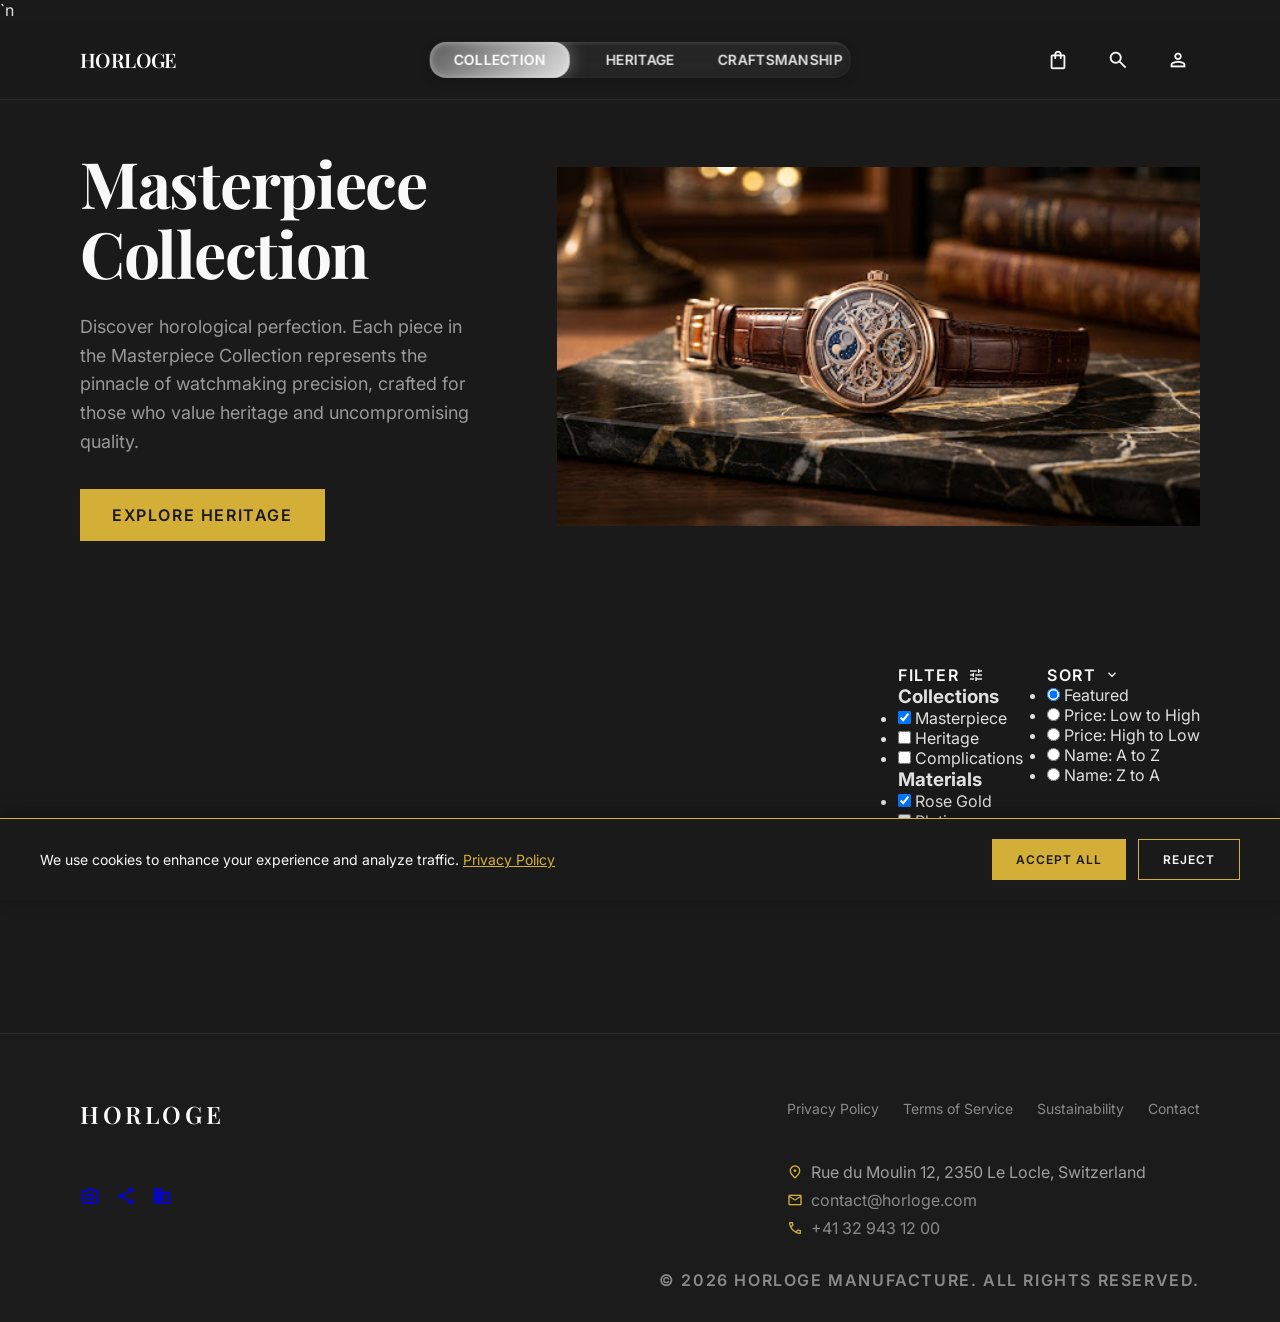
==== commit c87840ca: "Remove final filter-overlay/sort-overlay CSS remnants" ====
--- a/collection.html
+++ b/collection.html
@@ -425,31 +425,11 @@
         /* ============================================
            DROPDOWN MENUS (Filter & Sort)
            ============================================ */
-        .filter-overlay,
-        .sort-overlay {
-            position: fixed;
-            inset: 0;
-            z-index: 400;
-            display: flex;
-            justify-content: flex-end;
-            opacity: 0;
-            visibility: hidden;
-            transition: opacity 0.3s ease, visibility 0.3s ease;
-        }
+        .
 
         @media (max-width: 767px) {
             .filter-overlay__panel,
-            .sort-overlay__panel {
-                max-width: 100%;
-            }
-        }
-
-        /* ============================================
-           PRODUCT GRID
-           ============================================ */
-        .products {
-            grid-column: span 1;
-        }
+            .
 
         @media (min-width: 768px) {
             .products {
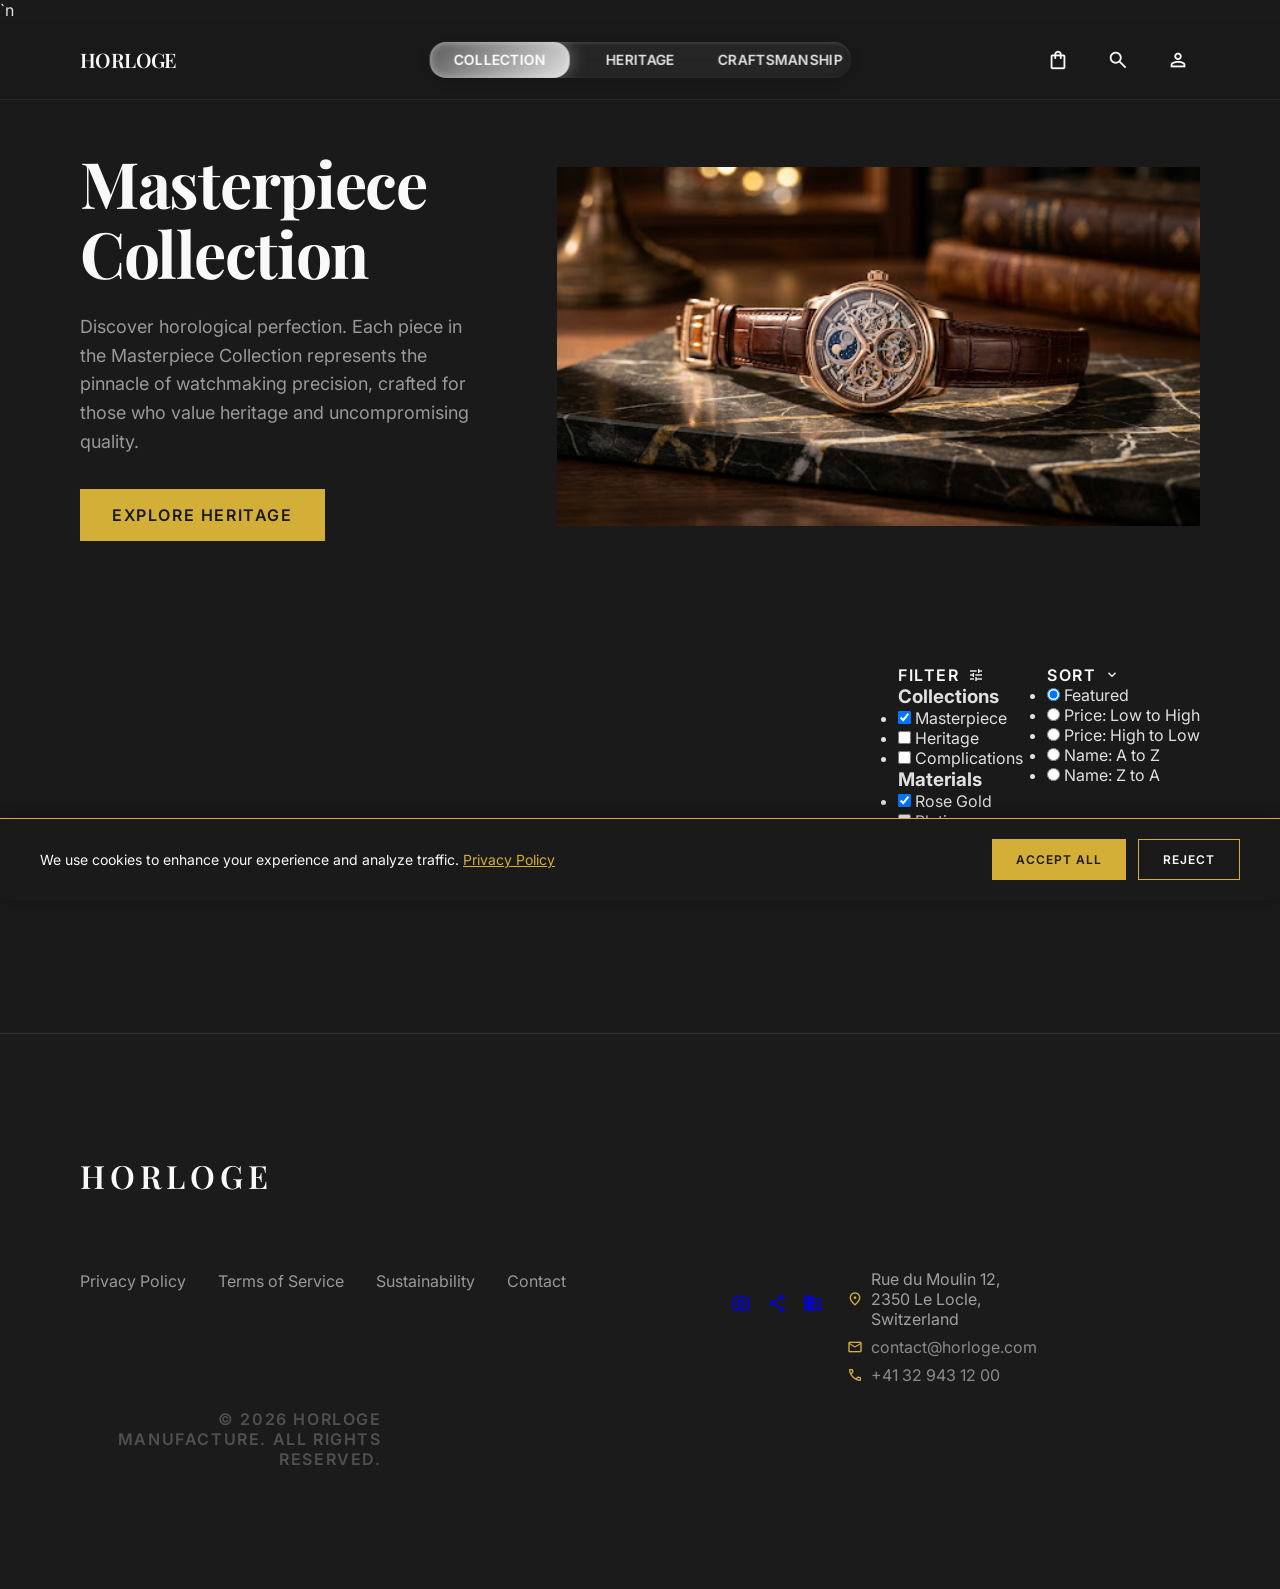
==== commit 6fba70a4: "Remove final filter-overlay__panel CSS" ====
--- a/collection.html
+++ b/collection.html
@@ -427,14 +427,7 @@
            ============================================ */
         .
 
-        @media (max-width: 767px) {
-            .filter-overlay__panel,
-            .
-
-        @media (min-width: 768px) {
-            .products {
-                grid-column: span 9;
-            }
+        @media (max-width: 767px) 
         }
 
         .products__header {
